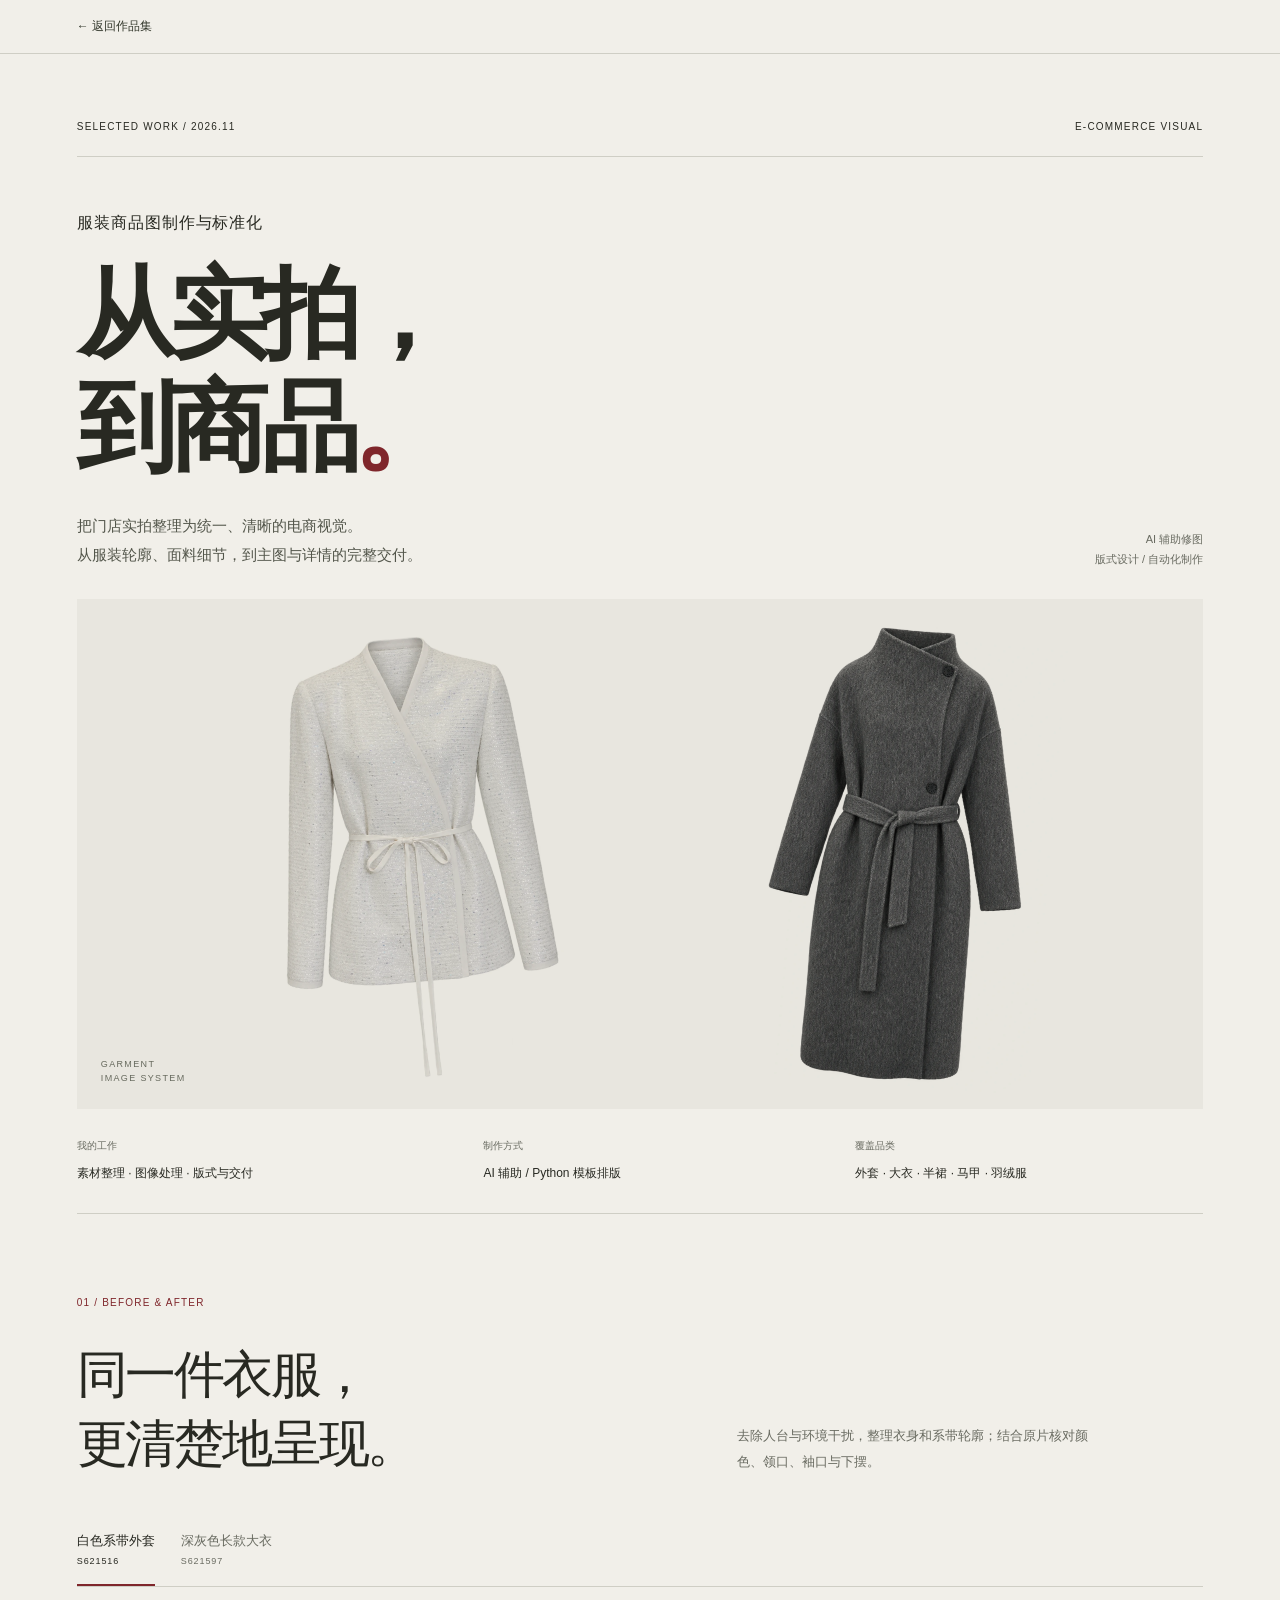
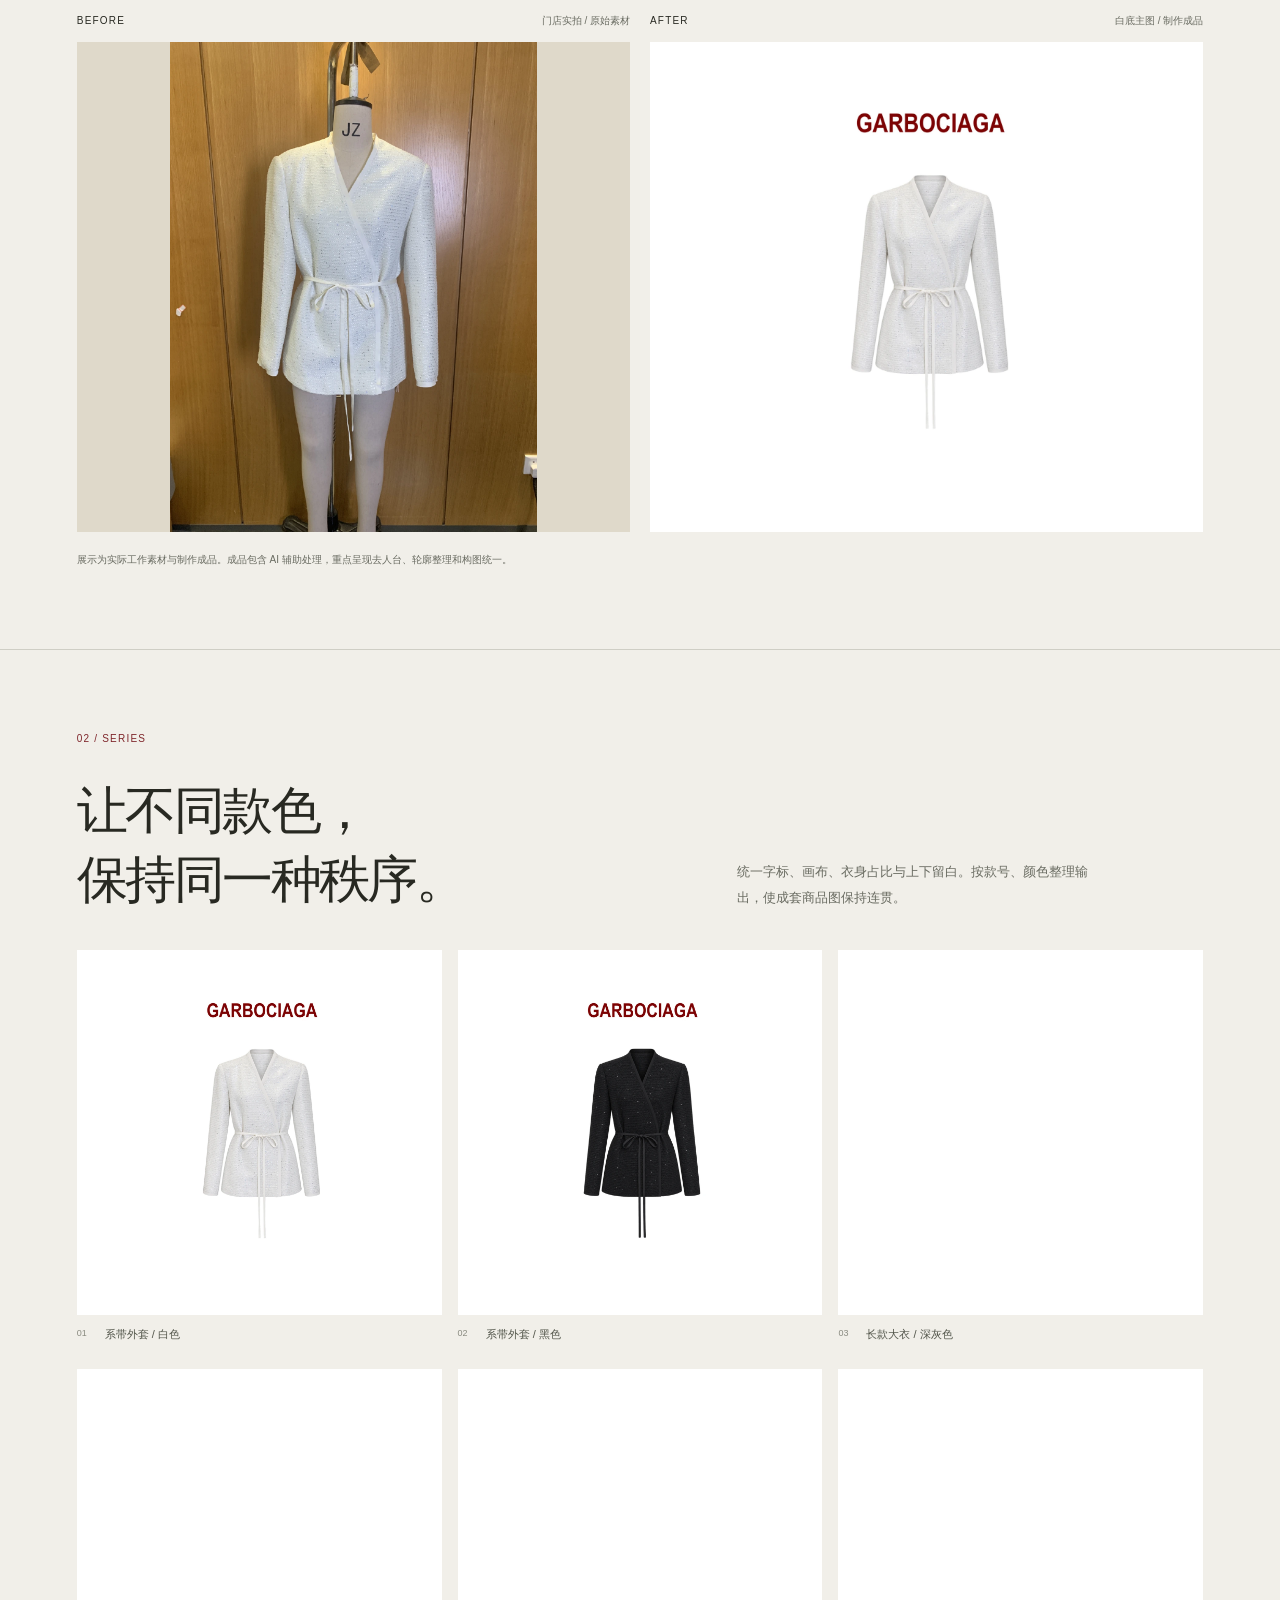
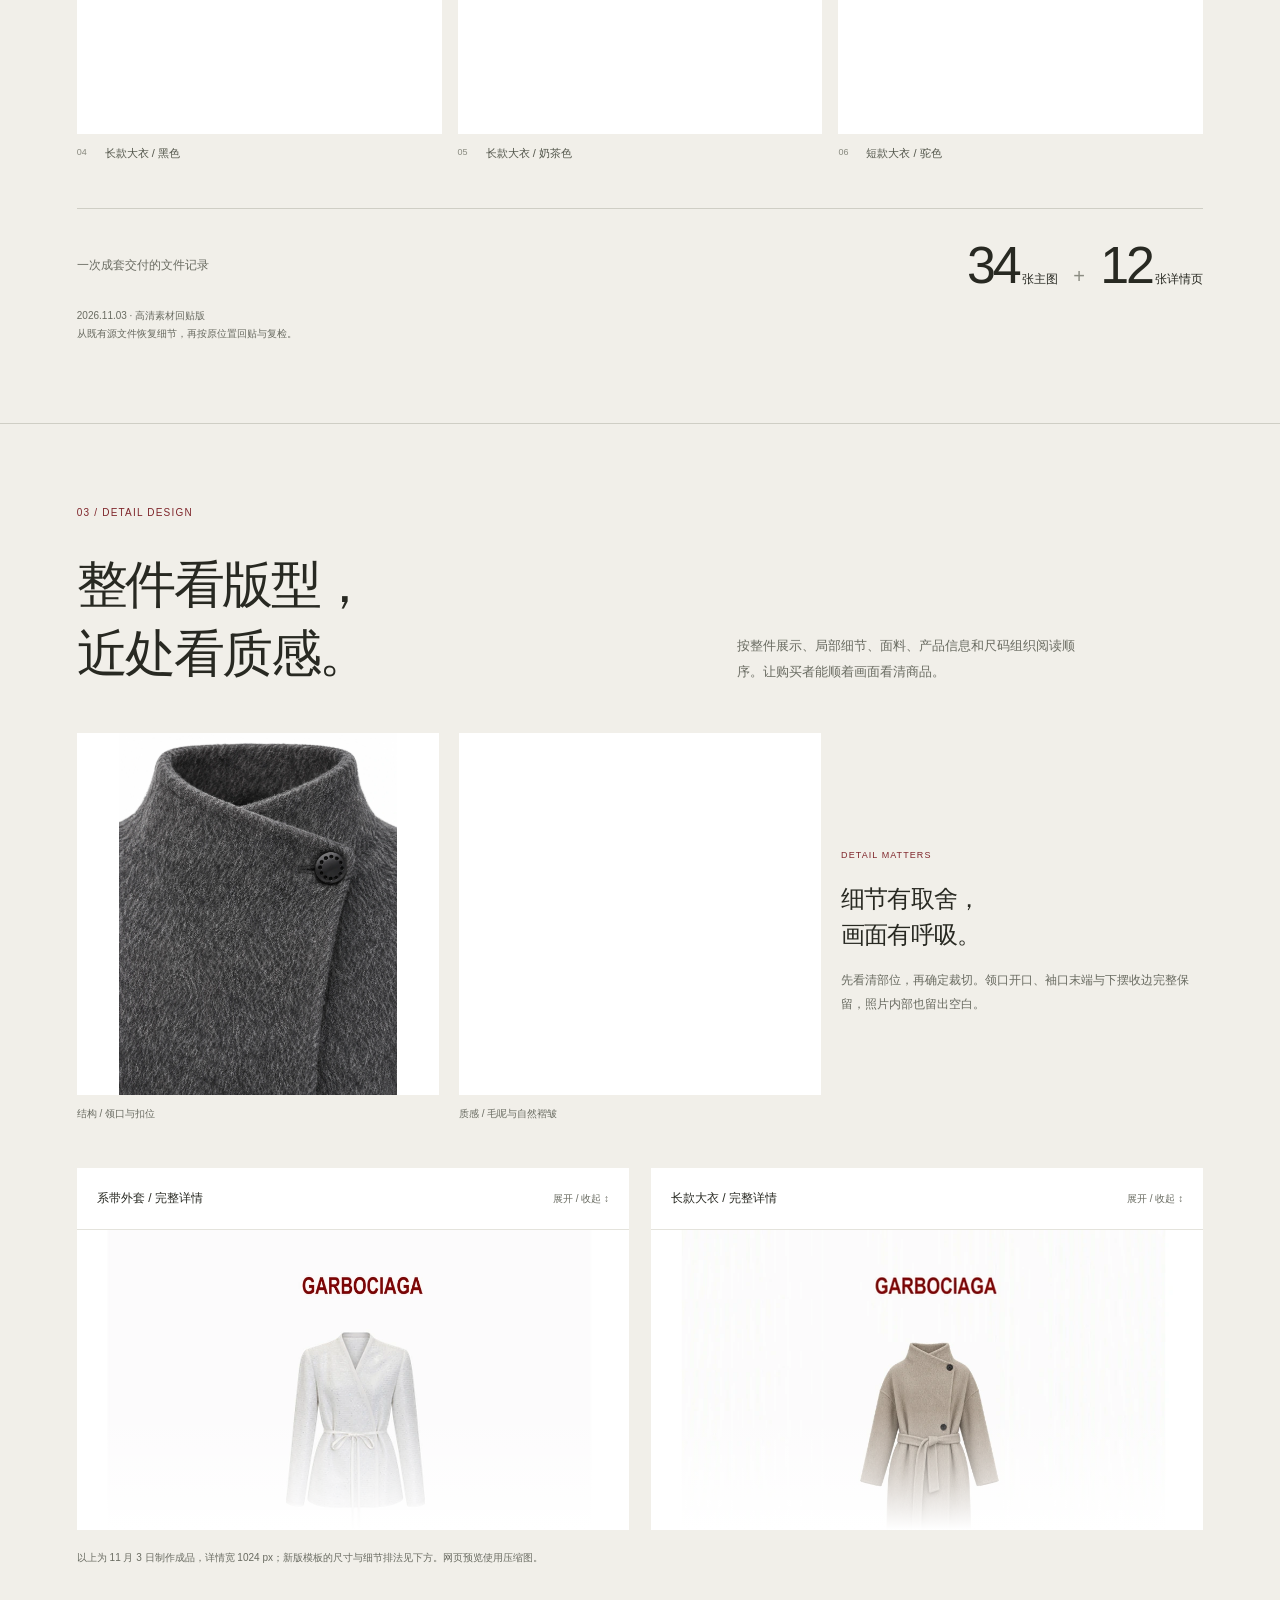
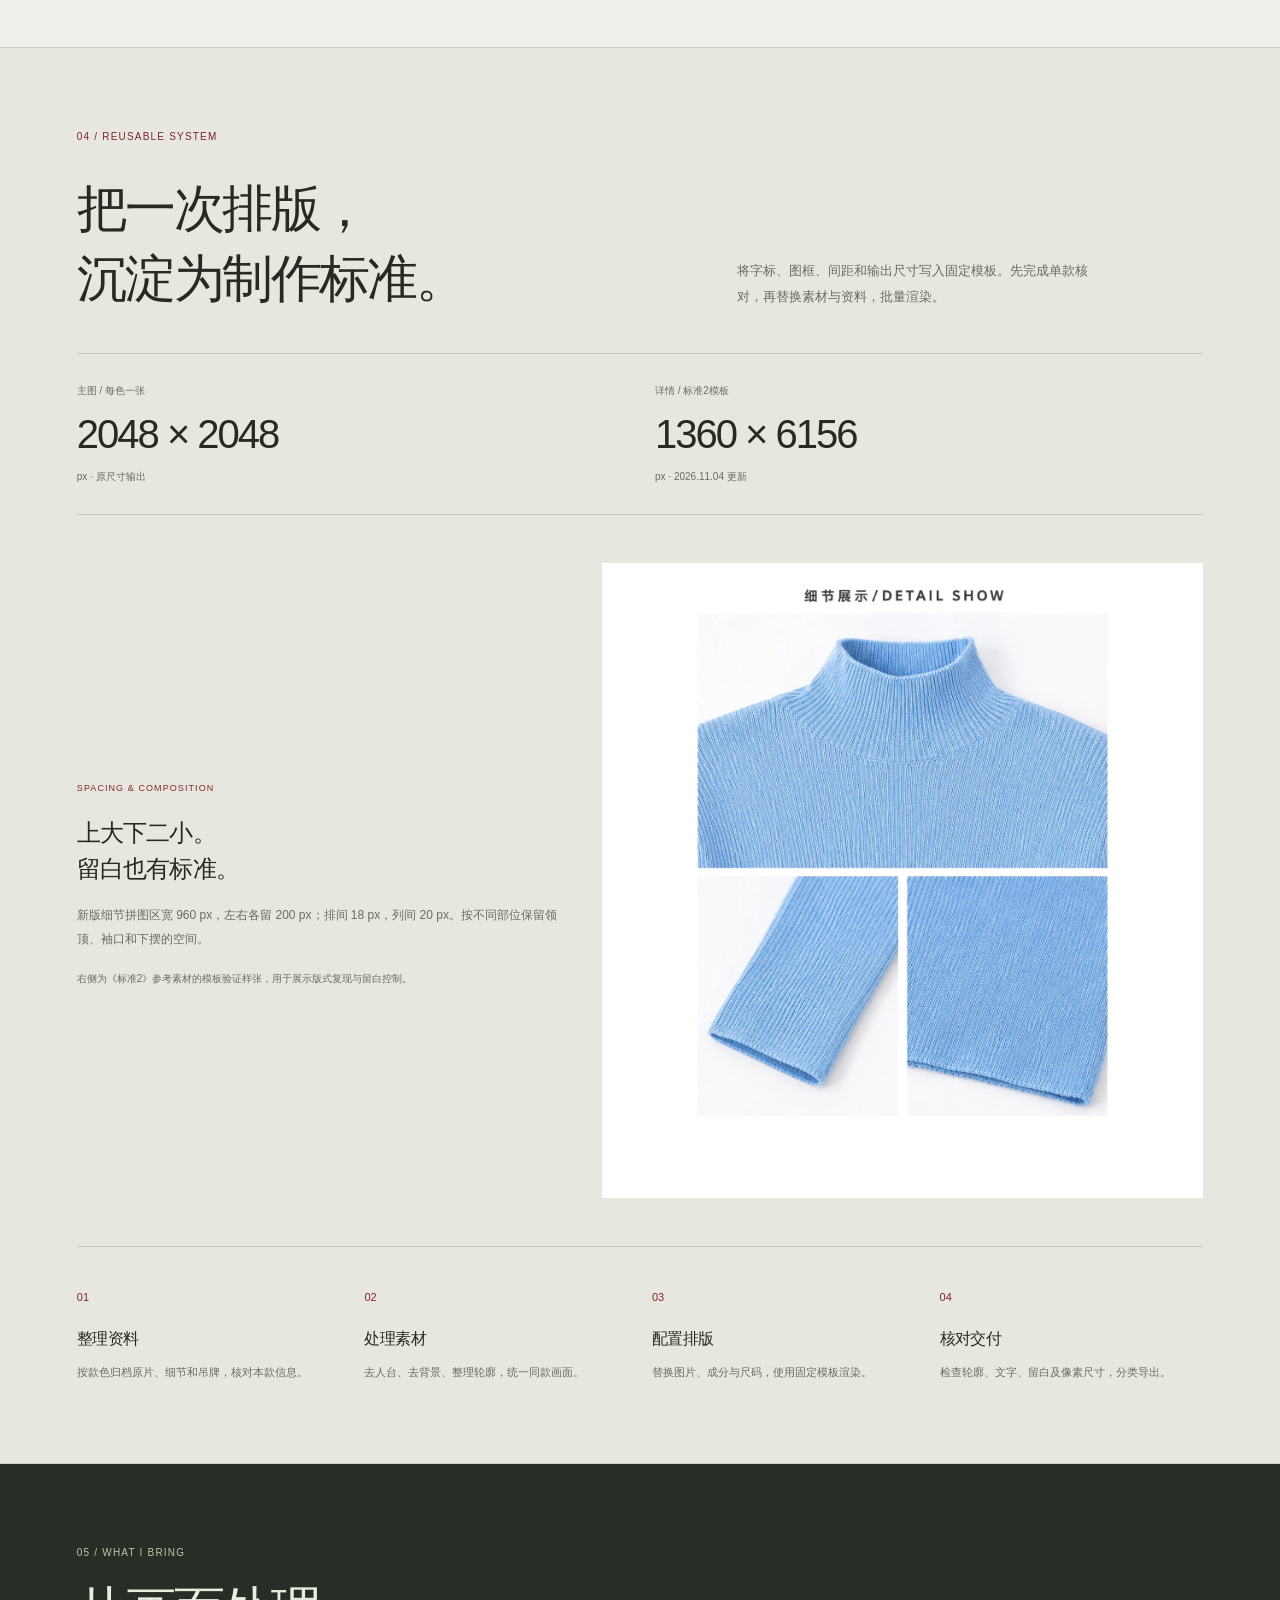
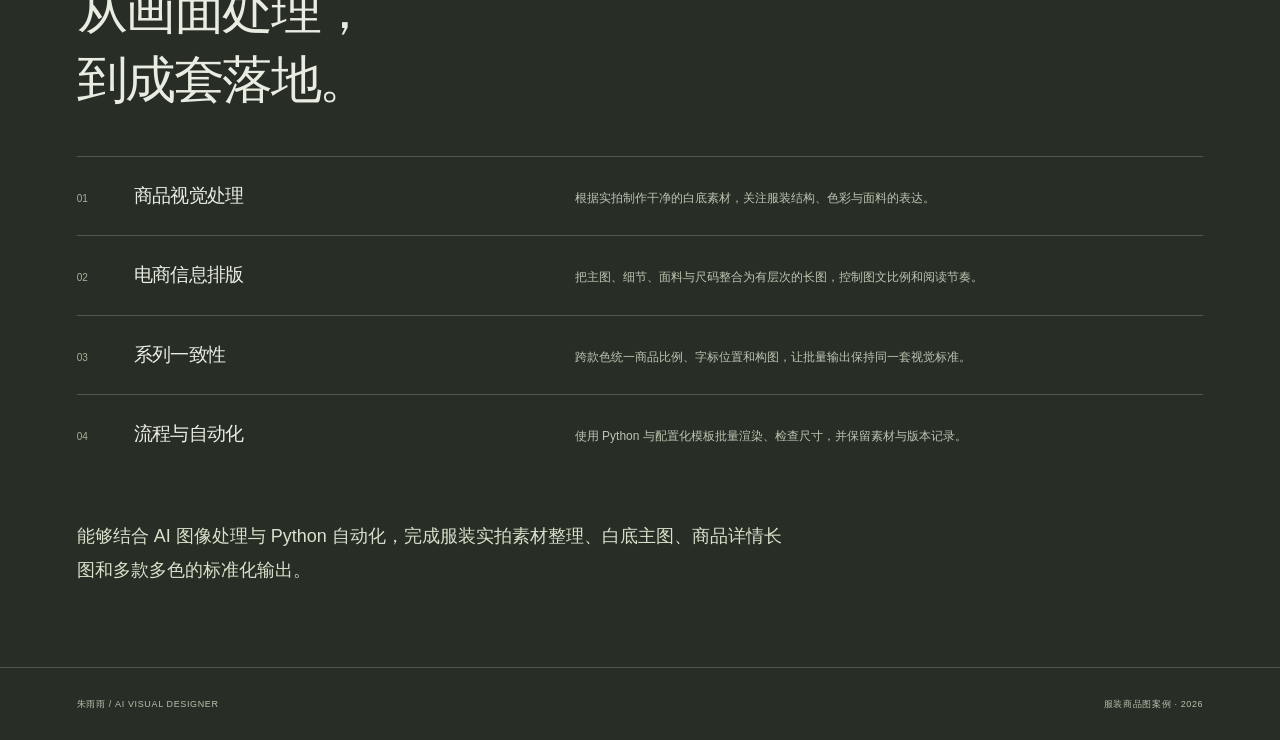
==== garment-case.html @ 7225993b "Add garment ecommerce visual case study and comparisons" ====
<!doctype html>
<html lang="zh-CN"><head><meta charset="utf-8"><meta name="viewport" content="width=device-width,initial-scale=1"><meta name="theme-color" content="#f1efe9"><meta name="description" content="朱雨雨的服装电商视觉案例：原始实拍与白底成品对比、多色商品图、详情长图，以及 AI 辅助图像处理与 Python 模板排版。"><title>服装商品图 · 制作与标准化 — 朱雨雨</title><link rel="stylesheet" href="garment-case.css?v=20261104"><script src="garment-case.js?v=20261104" defer></script></head><body class="garment-standalone"><a class="gc-back" href="index.html#works">← 返回作品集</a><main id="garment-case-page"></main><noscript>此案例需要启用 JavaScript。<a href="assets/garment/cover.webp">查看商品图预览</a></noscript></body></html>
---- garment-case.css ----
.garment-case{--gc-paper:#f1efe9;--gc-ink:#282922;--gc-muted:#696b61;--gc-line:#cfcec5;--gc-accent:#7f262b;color:var(--gc-ink);background:var(--gc-paper);font-family:Arial,"Microsoft YaHei",sans-serif;font-size:15px;line-height:1.8;text-align:left;overflow:hidden}
.garment-case *{box-sizing:border-box}.garment-case [hidden]{display:none!important}.garment-case h1,.garment-case h2,.garment-case h3,.garment-case p,.garment-case figure,.garment-case dl{margin:0}.garment-case a{color:inherit;text-decoration:none}.garment-case img{display:block;max-width:100%;height:auto}.garment-case button{font:inherit}.garment-case a:focus-visible,.garment-case button:focus-visible,.garment-case summary:focus-visible{outline:3px solid var(--gc-accent);outline-offset:5px}
.gc-hero{padding:64px 6% 0;position:relative}.gc-topline{display:flex;justify-content:space-between;gap:20px;border-bottom:1px solid var(--gc-line);padding:0 0 20px;font-size:10px;letter-spacing:.12em}.gc-kicker{padding-top:52px;font-size:16px;letter-spacing:.06em}.garment-case h1{font-size:clamp(54px,7.7vw,112px);font-weight:600;letter-spacing:-.07em;line-height:1.15;margin:20px 0 28px;position:relative;z-index:1}.garment-case h1>span{color:var(--gc-accent)}.gc-hero-bottom{display:flex;justify-content:space-between;gap:24px;position:relative;z-index:1}.gc-hero-bottom>p{font-size:15px;color:#53564b;line-height:1.9}.gc-hero-bottom>span{font-size:11px;text-align:right;color:var(--gc-muted);align-self:flex-end}.gc-hero-art{position:relative;height:510px;margin-top:30px;background:#e8e6df;overflow:hidden}.gc-hero-art>img{position:absolute;height:90%;width:44%;object-fit:contain;mix-blend-mode:multiply;top:5%}.gc-hero-art>.gc-garment-one{left:8%;transform:rotate(-5deg)}.gc-hero-art>.gc-garment-two{right:5%;transform:rotate(5deg)}.gc-art-index{position:absolute;bottom:24px;left:24px;font-size:9px;line-height:1.6;letter-spacing:.15em;color:#66695d}.gc-facts{display:grid;grid-template-columns:1.1fr 1fr 1fr;border-bottom:1px solid var(--gc-line);padding:28px 0;gap:24px}.gc-facts dt{font-size:10px;color:var(--gc-muted);margin-bottom:8px}.gc-facts dd{font-size:12px;margin:0}
.gc-section{padding:80px 6%;border-bottom:1px solid var(--gc-line)}.gc-section-head{display:grid;grid-template-columns:1.3fr 1fr;gap:14px 55px;margin-bottom:36px;align-items:end}.gc-num{font-size:10px;letter-spacing:.12em;color:var(--gc-accent);display:block;grid-column:1/-1;margin-bottom:14px}.garment-case h2{font-size:clamp(30px,4vw,55px);font-weight:500;line-height:1.35;letter-spacing:-.05em}.gc-section-head>p{font-size:13px;line-height:2;color:var(--gc-muted);padding-bottom:3px;max-width:360px}.gc-tabs{display:flex;gap:26px;border-bottom:1px solid var(--gc-line);margin-bottom:25px}.gc-tabs>button{border:0;border-bottom:2px solid transparent;background:none;padding:15px 0;color:var(--gc-muted);cursor:pointer;text-align:left;font-size:13px}.gc-tabs>button[aria-selected=true]{color:var(--gc-ink);border-color:var(--gc-accent)}.gc-tabs>button>span{display:block;font-size:9px;letter-spacing:.1em}.gc-pair{display:grid;grid-template-columns:1fr 1fr;gap:20px}.gc-pair figure{min-width:0}.gc-pair figcaption{display:flex;justify-content:space-between;align-items:center;gap:10px;margin-bottom:12px}.gc-pair figcaption>b{font-size:10px;letter-spacing:.12em;font-weight:500}.gc-pair figcaption>span{font-size:10px;color:var(--gc-muted)}.gc-zoom{display:block;position:relative;background:#fff}.gc-zoom>span{position:absolute;bottom:12px;right:12px;border-radius:30px;background:#f5f4efeb;border:1px solid #24271d22;padding:3px 10px;font-size:10px;opacity:0;transition:opacity .2s}.gc-zoom:hover>span,.gc-zoom:focus-visible>span{opacity:1}.gc-pair .gc-zoom{height:490px}.gc-pair img{width:100%;height:100%;object-fit:contain}.gc-pair .gc-before{background:#dfd9ca}.gc-pair .gc-before img{object-fit:contain}.garment-case .gc-note{font-size:10px;line-height:1.9;color:var(--gc-muted);margin-top:18px}
.gc-series-grid{display:grid;grid-template-columns:repeat(3,minmax(0,1fr));gap:24px 16px}.gc-series-grid img{width:100%;aspect-ratio:1;object-fit:contain}.gc-series-grid figcaption{display:flex;gap:18px;font-size:11px;padding-top:10px;color:#53564b}.gc-series-grid figcaption>span{font-size:9px;color:#8a8b80}.gc-delivery{margin-top:45px;padding-top:28px;border-top:1px solid var(--gc-line);display:grid;grid-template-columns:1fr 1.5fr;align-items:center;gap:12px}.gc-delivery>p:first-child{font-size:12px;color:var(--gc-muted)}.gc-delivery>p:nth-child(2){font-size:12px;text-align:right}.gc-delivery strong{font-size:52px;font-weight:400;line-height:1.1;letter-spacing:-.06em}.gc-delivery i{font-size:20px;font-style:normal;color:#8b8c82;margin:0 12px}.gc-delivery>span{font-size:10px;color:var(--gc-muted);grid-column:1/-1}
.gc-texture{display:grid;grid-template-columns:1fr 1fr 1fr;gap:20px;align-items:center;margin:45px 0}.gc-texture .gc-zoom{aspect-ratio:1;overflow:hidden}.gc-texture img{width:100%;height:100%;object-fit:contain}.gc-texture figcaption{font-size:10px;color:var(--gc-muted);margin-top:10px}.gc-small-label{font-size:9px;letter-spacing:.12em;color:var(--gc-accent)}.garment-case h3{font-size:24px;font-weight:500;line-height:1.5;letter-spacing:-.035em}.gc-texture h3{margin:15px 0}.gc-texture p{font-size:12px;color:var(--gc-muted);line-height:2}.gc-long-grid{display:grid;grid-template-columns:1fr 1fr;gap:22px}.gc-long{min-width:0;background:white}.gc-long summary{display:flex;align-items:center;justify-content:space-between;gap:12px;padding:20px;list-style:none;font-size:12px;cursor:pointer;border-bottom:1px solid #e4e3dc}.gc-long summary::-webkit-details-marker{display:none}.gc-expand{font-size:10px;color:var(--gc-muted)}.gc-long-window{height:390px;overflow:hidden;position:relative}.gc-long-window:after{content:'';position:absolute;bottom:0;left:0;right:0;height:85px;background:linear-gradient(transparent,#fff)}.gc-long-window img{width:100%;height:auto}.gc-long[open] .gc-long-window{height:auto}.gc-long[open] .gc-long-window:after{display:none}.gc-long>a{display:block;padding:14px 20px;font-size:11px;color:var(--gc-accent)}.gc-long:not([open])>.gc-long-window,.gc-long:not([open])>a{display:none}.gc-long:not([open]):after{content:'';display:block;height:300px;background-position:center top;background-size:100% auto;background-repeat:no-repeat}.gc-long:first-child:not([open]):after{background-image:linear-gradient(transparent 60%,white),url('assets/garment/blazer-detail.webp')}.gc-long:nth-child(2):not([open]):after{background-image:linear-gradient(transparent 60%,white),url('assets/garment/coat-detail.webp')}
.gc-system{background:#e8e7df}.gc-specs{display:grid;grid-template-columns:1fr 1fr;gap:30px;border-block:1px solid #c4c6b8;padding:28px 0;margin:40px 0}.gc-specs>div{display:grid;gap:8px}.gc-specs span,.gc-specs small{font-size:10px;color:var(--gc-muted)}.gc-specs strong{font-size:clamp(22px,3.5vw,40px);font-weight:400;letter-spacing:-.05em;line-height:1.3}.gc-layout{display:grid;grid-template-columns:1fr 1.25fr;gap:45px;align-items:center;margin:48px 0}.gc-layout h3{margin:16px 0}.gc-layout p{font-size:12px;color:var(--gc-muted);line-height:2}.gc-layout .gc-zoom{padding:10px}.gc-process{list-style:none;padding:35px 0 0;margin:0;display:grid;grid-template-columns:repeat(4,minmax(0,1fr));gap:24px;border-top:1px solid #c4c6b8}.gc-process>li>span{font-size:11px;color:var(--gc-accent)}.gc-process h3{font-size:16px;margin:18px 0 10px}.gc-process p{font-size:11px;color:var(--gc-muted);line-height:2}.gc-capabilities{background:#282d25;color:#e9ede1;border-color:#4f5547}.gc-capabilities .gc-num{color:#bdc7ad}.gc-capabilities h2{margin-bottom:42px}.gc-capability-list>div{display:grid;grid-template-columns:35px 1fr 1.5fr;gap:22px;padding:25px 0;border-top:1px solid #52584b;align-items:baseline}.gc-capability-list span{font-size:10px;color:#a7b398}.gc-capability-list h3{font-size:19px}.gc-capability-list p{font-size:12px;line-height:2;color:#bcc5b2}.garment-case .gc-resume{font-size:18px;line-height:1.9;max-width:720px;margin-top:45px;color:#d8e1cb}.gc-footer{display:flex;justify-content:space-between;gap:15px;padding:28px 6%;background:#282d25;color:#b7c0ac;font-size:9px;letter-spacing:.07em}
.garment-standalone{margin:0;background:#f1efe9}.garment-standalone>.gc-back{display:block;padding:18px 6%;color:#33382c;text-decoration:none;font:12px Arial,"Microsoft YaHei",sans-serif;border-bottom:1px solid #cfcec5}.garment-standalone #garment-case-page{max-width:1440px;margin:0 auto}.gc-feature{padding:65px 5vw;background:#e8e7df;color:#282d25;display:grid;grid-template-columns:1fr 1fr;gap:55px;align-items:center}.gc-feature .gc-num{color:#7f262b;font-size:10px;letter-spacing:.1em}.gc-feature h2{font-size:clamp(32px,4vw,60px);font-weight:500;line-height:1.3;letter-spacing:-.05em;margin:12px 0 20px}.gc-feature p{font-size:13px;line-height:2;color:#616556;max-width:440px}.gc-feature button{display:inline-flex;align-items:center;gap:35px;margin-top:26px;border:0;border-bottom:1px solid #353c2d;padding:10px 0;background:none;color:#282d25;cursor:pointer;font-family:inherit;font-size:14px}.gc-feature>a{display:block}.gc-feature img{width:100%;height:auto;display:block}
@media(min-width:1500px){#project-dialog .garment-case h1{font-size:100px}#project-dialog .garment-case h2{font-size:46px}}
@media(max-width:800px){.gc-hero{padding-top:60px}.gc-topline{font-size:8px;gap:10px}.gc-kicker{padding-top:34px;font-size:13px}.garment-case h1{font-size:62px;margin:20px 0}.gc-hero-bottom{display:block}.gc-hero-bottom>p{font-size:12px}.gc-hero-bottom>span{display:block;text-align:left;font-size:10px;margin-top:15px}.gc-hero-art{height:360px;margin-top:24px}.gc-art-index{font-size:8px;left:15px;bottom:15px}.gc-facts{grid-template-columns:1fr;gap:16px;padding:24px 0}.gc-facts>div{display:grid;grid-template-columns:75px 1fr;gap:10px}.gc-facts dt{margin:0}.gc-facts dd{font-size:11px}.gc-section{padding:50px 6%}.gc-section-head{grid-template-columns:1fr;gap:18px;margin-bottom:25px}.gc-num{font-size:9px;margin-bottom:0}.garment-case h2{font-size:34px}.gc-section-head>p{font-size:12px;max-width:none}.gc-tabs{gap:24px}.gc-tabs>button{font-size:11px}.gc-tabs>button>span{font-size:8px}.gc-pair{gap:12px}.gc-pair figcaption{display:block;line-height:1.6}.gc-pair figcaption>b{font-size:9px}.gc-pair figcaption>span{display:block;font-size:8px}.gc-pair .gc-zoom{height:290px}.gc-zoom>span{opacity:1;font-size:8px;padding:2px 7px;bottom:8px;right:8px}.gc-series-grid{grid-template-columns:1fr 1fr;gap:20px 12px}.gc-series-grid figcaption{font-size:9px;gap:10px}.gc-delivery{grid-template-columns:1fr;gap:16px;margin-top:30px}.gc-delivery>p:nth-child(2){text-align:left}.gc-delivery strong{font-size:44px}.gc-delivery>span{font-size:9px}.gc-texture{grid-template-columns:1fr 1fr;gap:15px}.gc-texture>div{grid-column:1/-1;margin-top:12px}.gc-texture h3{font-size:24px}.gc-long-grid{gap:20px;grid-template-columns:1fr}.gc-long summary{font-size:11px}.gc-long:not([open]):after{height:320px;background-size:100% auto}.gc-specs{gap:20px}.gc-specs strong{font-size:23px}.gc-specs span,.gc-specs small{font-size:9px}.gc-layout{grid-template-columns:1fr;gap:24px;margin:35px 0}.gc-process{grid-template-columns:1fr 1fr;gap:26px}.gc-process h3{margin:10px 0;font-size:15px}.gc-capability-list>div{grid-template-columns:25px 1fr;gap:9px 15px;padding:23px 0}.gc-capability-list p{grid-column:2;font-size:11px}.gc-capability-list h3{font-size:18px}.garment-case .gc-resume{font-size:16px;margin-top:30px}.gc-footer{display:block;line-height:2}.gc-footer>span{display:block}.gc-feature{grid-template-columns:1fr;gap:25px;padding:50px 5vw}.gc-feature h2{font-size:34px}.gc-feature p{font-size:12px}.gc-feature button{font-size:13px}.gc-feature img{max-width:600px}}
@media(prefers-reduced-motion:reduce){.gc-zoom>span{transition:none}}
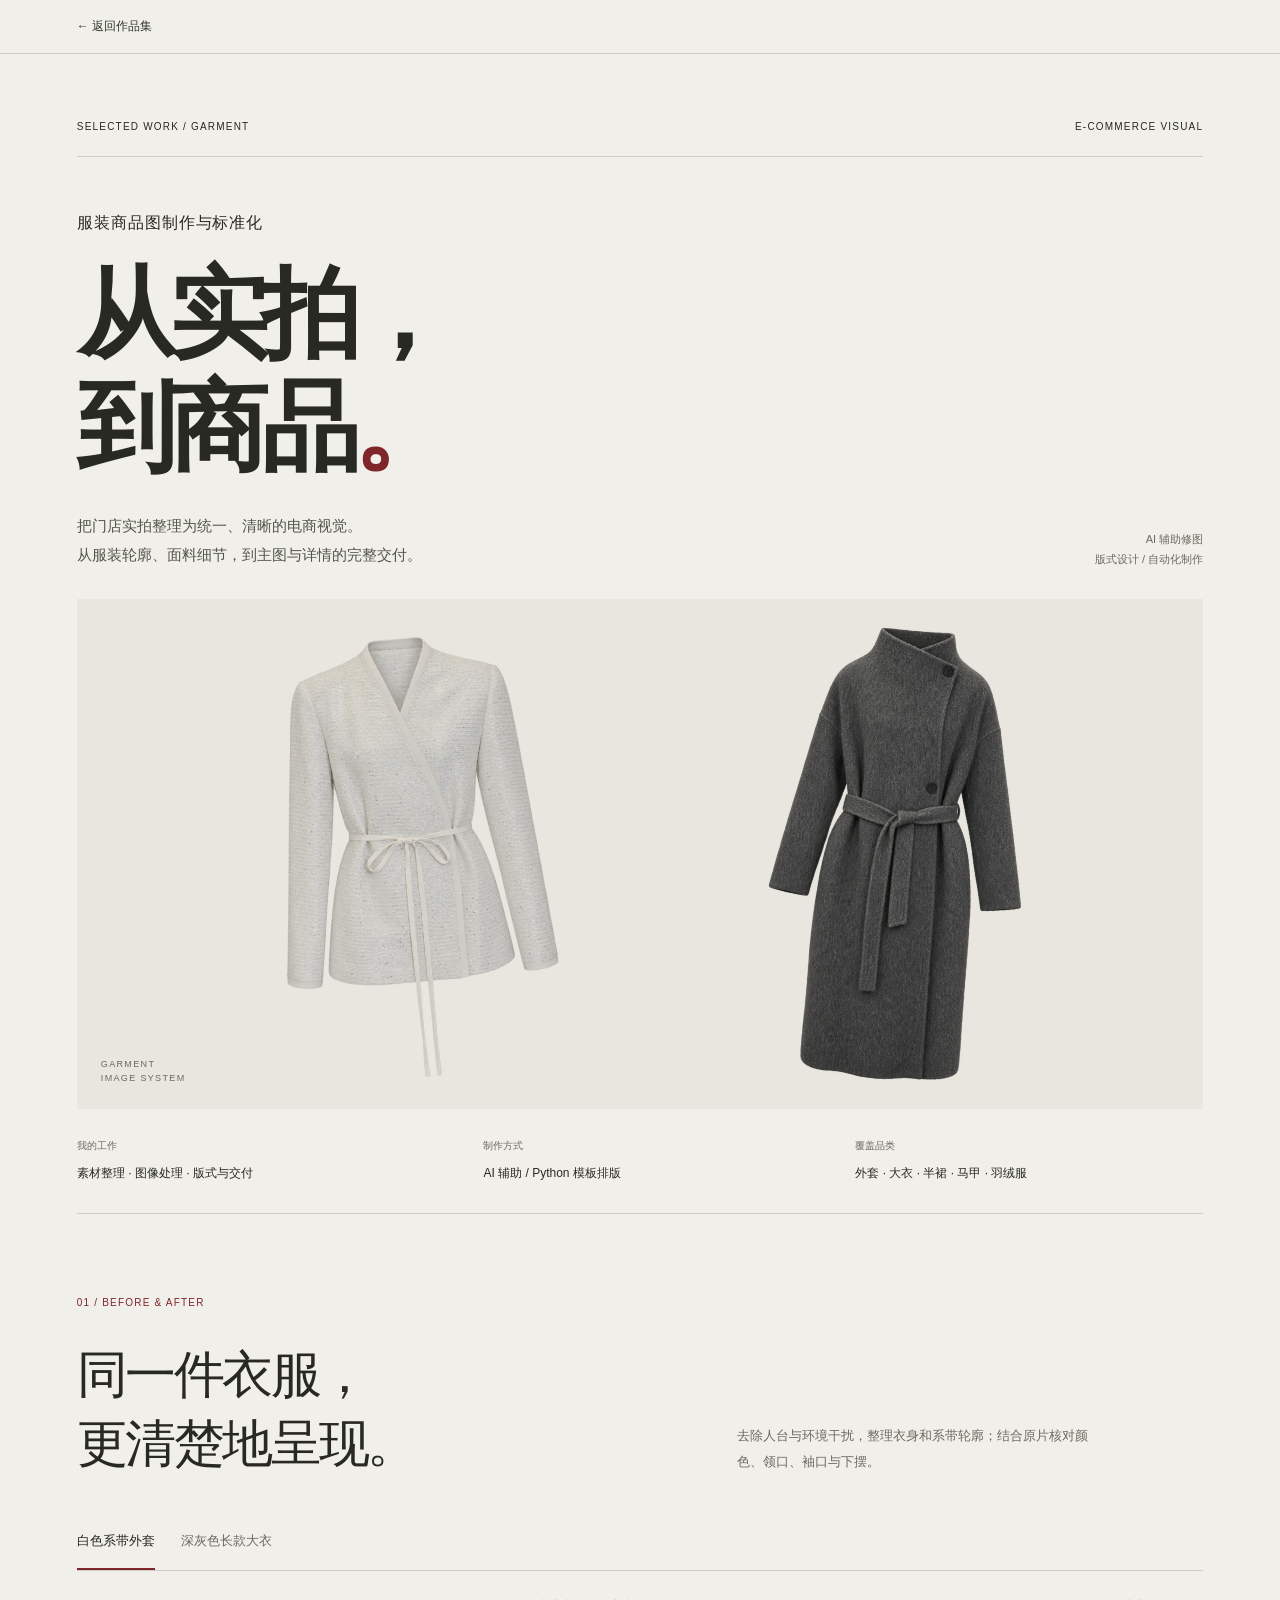
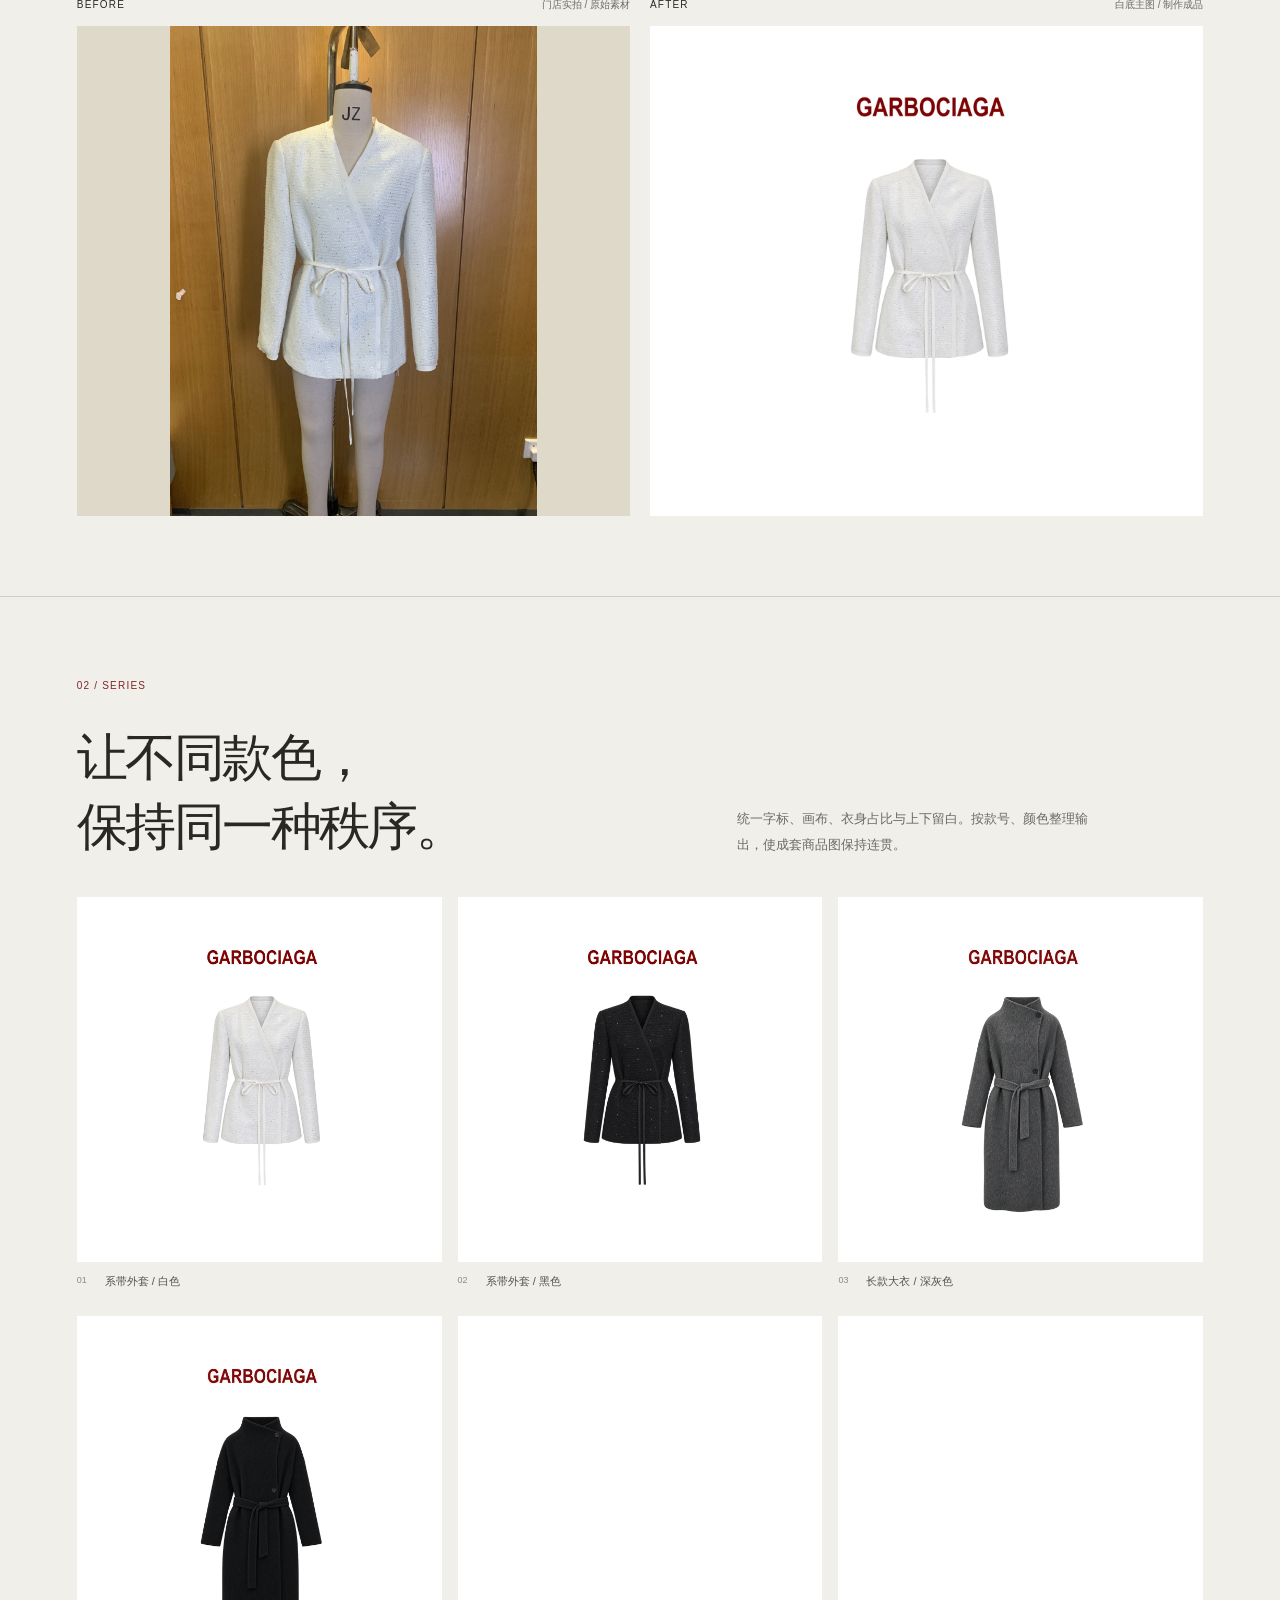
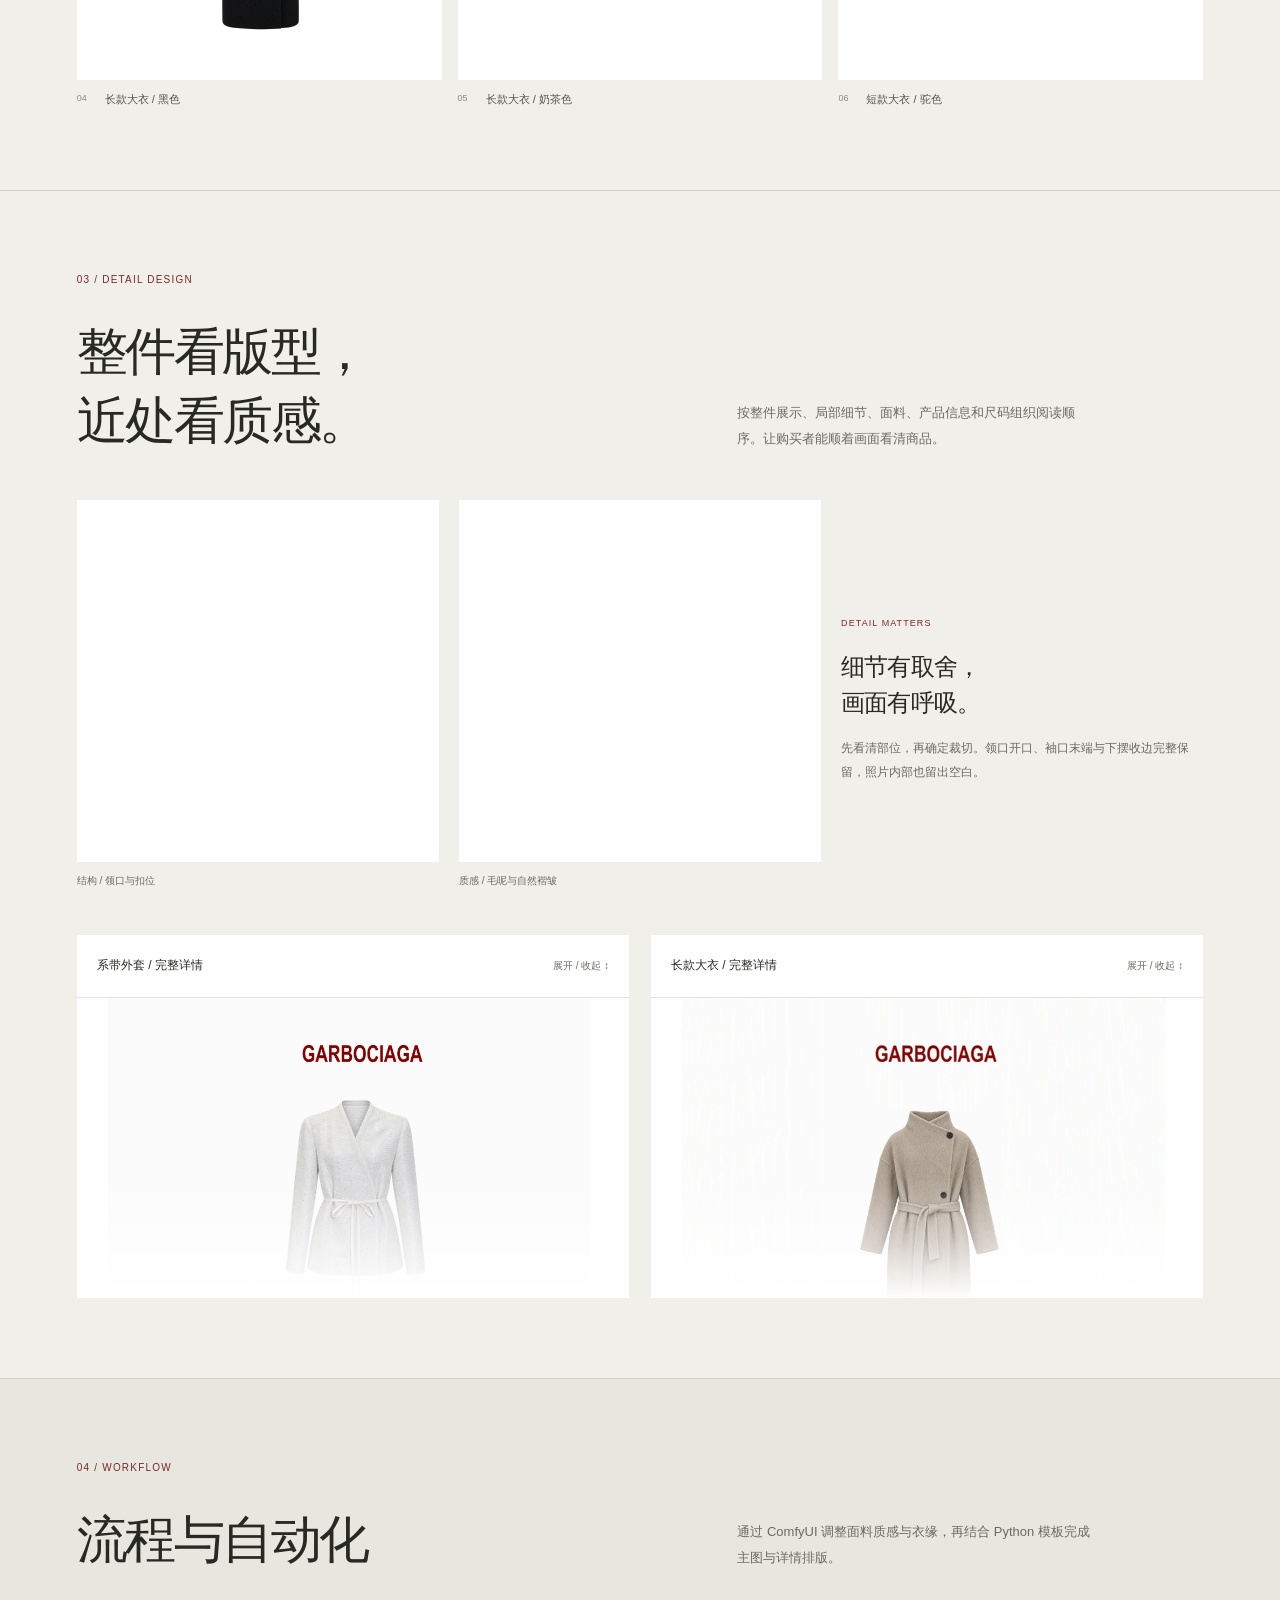
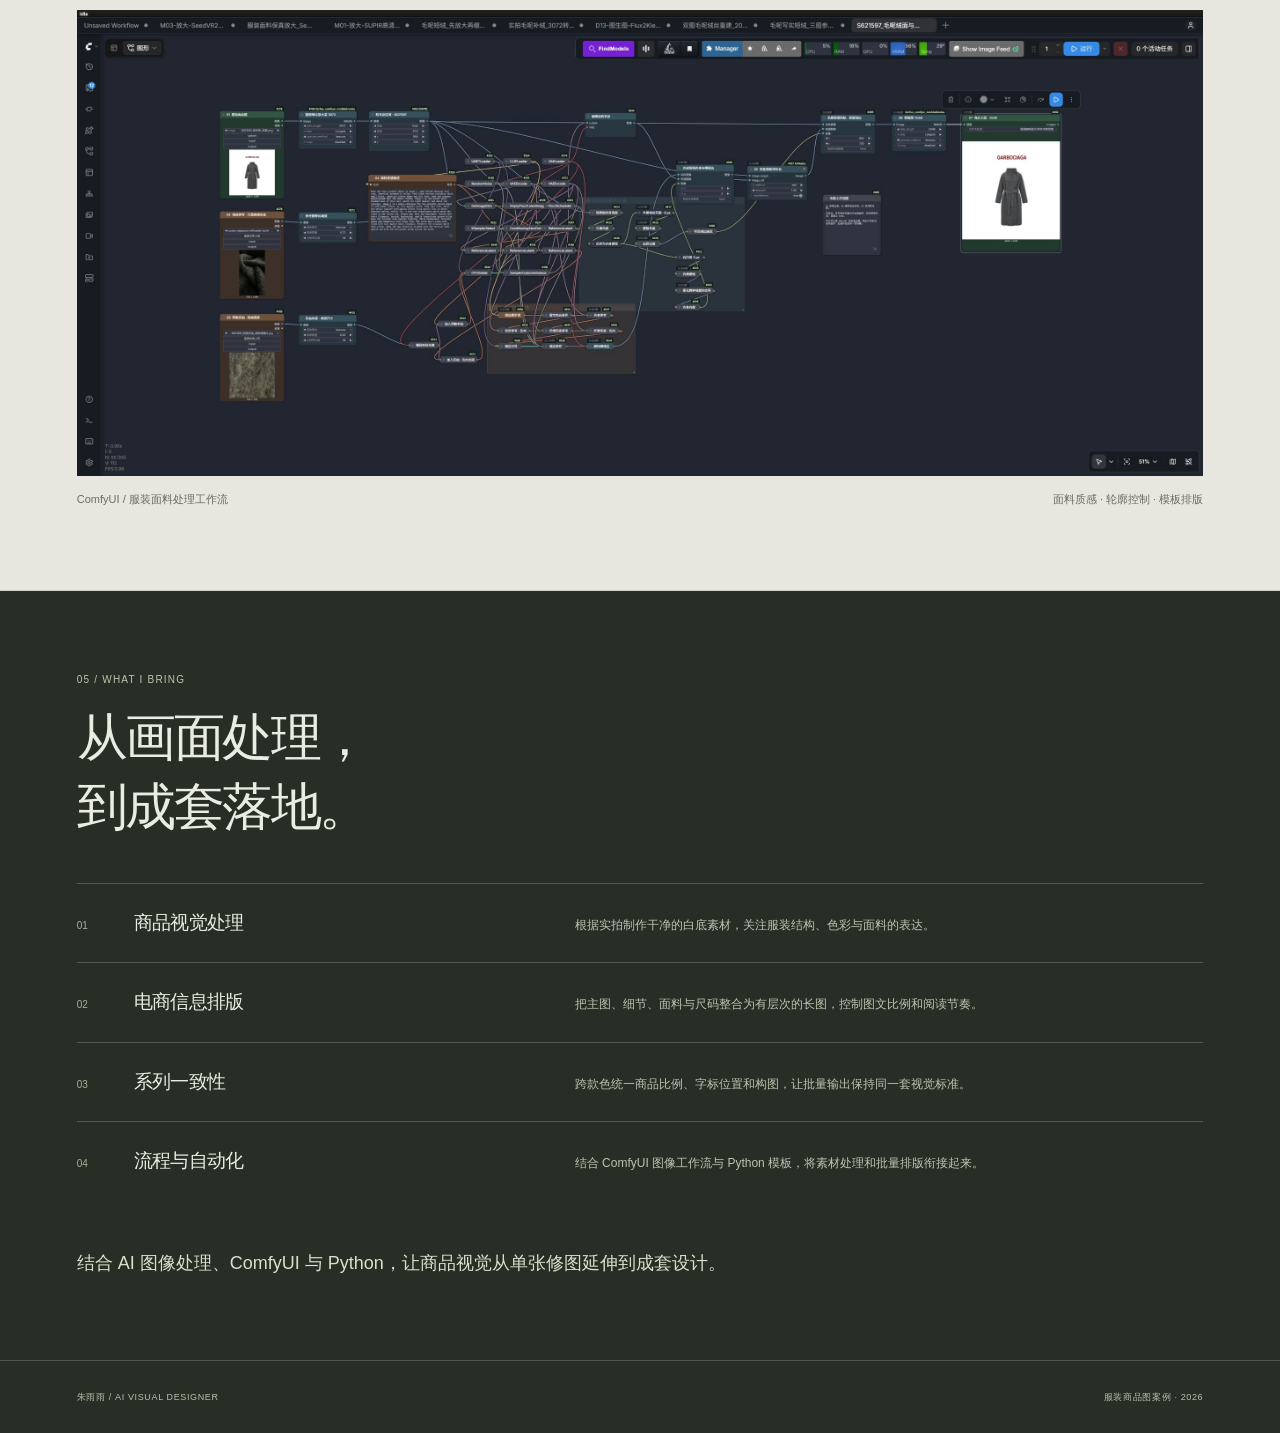
==== commit 2215af6b: "Simplify garment case copy and add ComfyUI workflow screenshot" ====
--- a/garment-case.html
+++ b/garment-case.html
@@ -1,2 +1,2 @@
 <!doctype html>
-<html lang="zh-CN"><head><meta charset="utf-8"><meta name="viewport" content="width=device-width,initial-scale=1"><meta name="theme-color" content="#f1efe9"><meta name="description" content="朱雨雨的服装电商视觉案例：原始实拍与白底成品对比、多色商品图、详情长图，以及 AI 辅助图像处理与 Python 模板排版。"><title>服装商品图 · 制作与标准化 — 朱雨雨</title><link rel="stylesheet" href="garment-case.css?v=20261104"><script src="garment-case.js?v=20261104" defer></script></head><body class="garment-standalone"><a class="gc-back" href="index.html#works">← 返回作品集</a><main id="garment-case-page"></main><noscript>此案例需要启用 JavaScript。<a href="assets/garment/cover.webp">查看商品图预览</a></noscript></body></html>
+<html lang="zh-CN"><head><meta charset="utf-8"><meta name="viewport" content="width=device-width,initial-scale=1"><meta name="theme-color" content="#f1efe9"><meta name="description" content="朱雨雨的服装电商视觉案例：原始实拍与白底成品对比、多色商品图、详情长图，以及 AI 辅助图像处理与 Python 模板排版。"><title>服装商品图 · 制作与标准化 — 朱雨雨</title><link rel="stylesheet" href="garment-case.css?v=workflow-2"><script src="garment-case.js?v=workflow-2" defer></script></head><body class="garment-standalone"><a class="gc-back" href="index.html#works">← 返回作品集</a><main id="garment-case-page"></main><noscript>此案例需要启用 JavaScript。<a href="assets/garment/cover.webp">查看商品图预览</a></noscript></body></html>
--- a/garment-case.css
+++ b/garment-case.css
@@ -9,3 +9,5 @@
 @media(min-width:1500px){#project-dialog .garment-case h1{font-size:100px}#project-dialog .garment-case h2{font-size:46px}}
 @media(max-width:800px){.gc-hero{padding-top:60px}.gc-topline{font-size:8px;gap:10px}.gc-kicker{padding-top:34px;font-size:13px}.garment-case h1{font-size:62px;margin:20px 0}.gc-hero-bottom{display:block}.gc-hero-bottom>p{font-size:12px}.gc-hero-bottom>span{display:block;text-align:left;font-size:10px;margin-top:15px}.gc-hero-art{height:360px;margin-top:24px}.gc-art-index{font-size:8px;left:15px;bottom:15px}.gc-facts{grid-template-columns:1fr;gap:16px;padding:24px 0}.gc-facts>div{display:grid;grid-template-columns:75px 1fr;gap:10px}.gc-facts dt{margin:0}.gc-facts dd{font-size:11px}.gc-section{padding:50px 6%}.gc-section-head{grid-template-columns:1fr;gap:18px;margin-bottom:25px}.gc-num{font-size:9px;margin-bottom:0}.garment-case h2{font-size:34px}.gc-section-head>p{font-size:12px;max-width:none}.gc-tabs{gap:24px}.gc-tabs>button{font-size:11px}.gc-tabs>button>span{font-size:8px}.gc-pair{gap:12px}.gc-pair figcaption{display:block;line-height:1.6}.gc-pair figcaption>b{font-size:9px}.gc-pair figcaption>span{display:block;font-size:8px}.gc-pair .gc-zoom{height:290px}.gc-zoom>span{opacity:1;font-size:8px;padding:2px 7px;bottom:8px;right:8px}.gc-series-grid{grid-template-columns:1fr 1fr;gap:20px 12px}.gc-series-grid figcaption{font-size:9px;gap:10px}.gc-delivery{grid-template-columns:1fr;gap:16px;margin-top:30px}.gc-delivery>p:nth-child(2){text-align:left}.gc-delivery strong{font-size:44px}.gc-delivery>span{font-size:9px}.gc-texture{grid-template-columns:1fr 1fr;gap:15px}.gc-texture>div{grid-column:1/-1;margin-top:12px}.gc-texture h3{font-size:24px}.gc-long-grid{gap:20px;grid-template-columns:1fr}.gc-long summary{font-size:11px}.gc-long:not([open]):after{height:320px;background-size:100% auto}.gc-specs{gap:20px}.gc-specs strong{font-size:23px}.gc-specs span,.gc-specs small{font-size:9px}.gc-layout{grid-template-columns:1fr;gap:24px;margin:35px 0}.gc-process{grid-template-columns:1fr 1fr;gap:26px}.gc-process h3{margin:10px 0;font-size:15px}.gc-capability-list>div{grid-template-columns:25px 1fr;gap:9px 15px;padding:23px 0}.gc-capability-list p{grid-column:2;font-size:11px}.gc-capability-list h3{font-size:18px}.garment-case .gc-resume{font-size:16px;margin-top:30px}.gc-footer{display:block;line-height:2}.gc-footer>span{display:block}.gc-feature{grid-template-columns:1fr;gap:25px;padding:50px 5vw}.gc-feature h2{font-size:34px}.gc-feature p{font-size:12px}.gc-feature button{font-size:13px}.gc-feature img{max-width:600px}}
 @media(prefers-reduced-motion:reduce){.gc-zoom>span{transition:none}}
+
+.gc-workflow{margin-top:32px!important}.gc-workflow .gc-zoom{background:#232732;overflow:hidden}.gc-workflow img{width:100%;height:auto}.gc-workflow figcaption{display:flex;justify-content:space-between;gap:16px;padding-top:14px;font-size:11px;color:var(--gc-muted)}@media(max-width:800px){.gc-workflow figcaption{display:block;font-size:10px}.gc-workflow figcaption>span{display:block}}
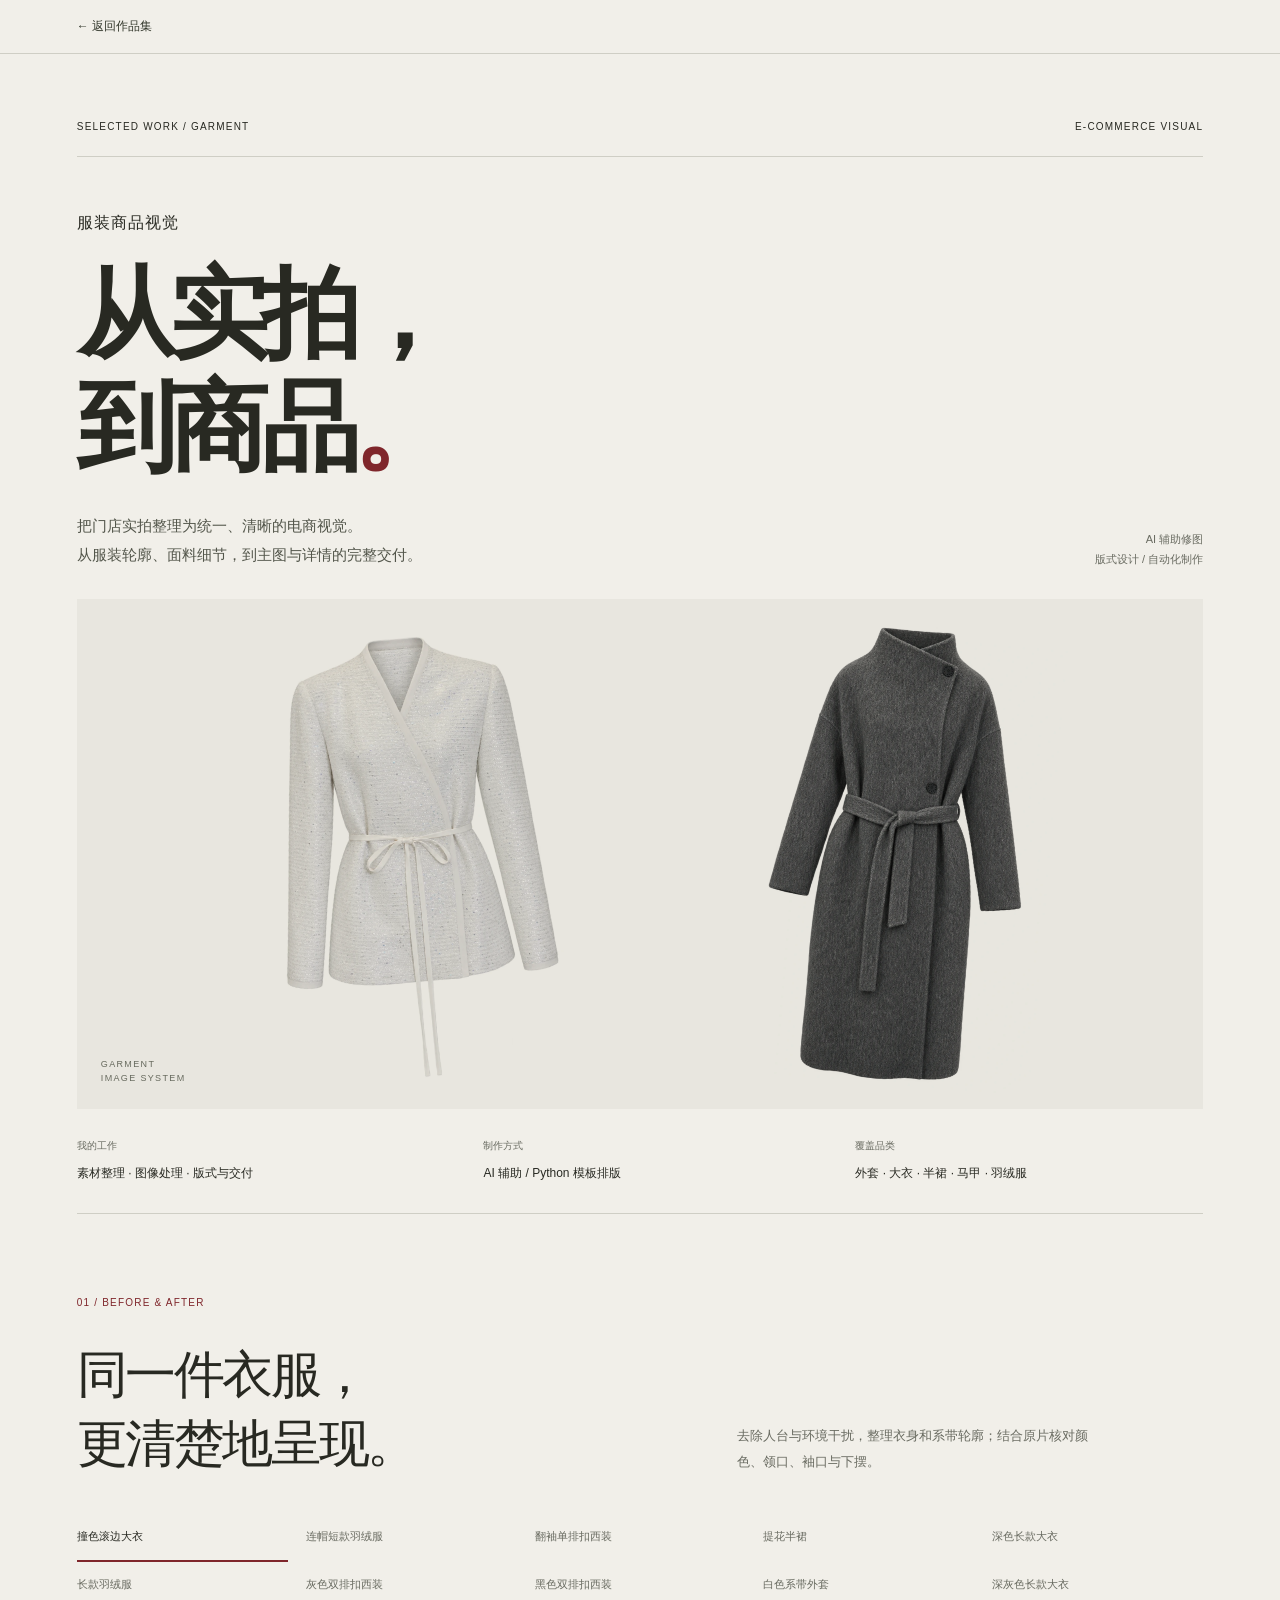
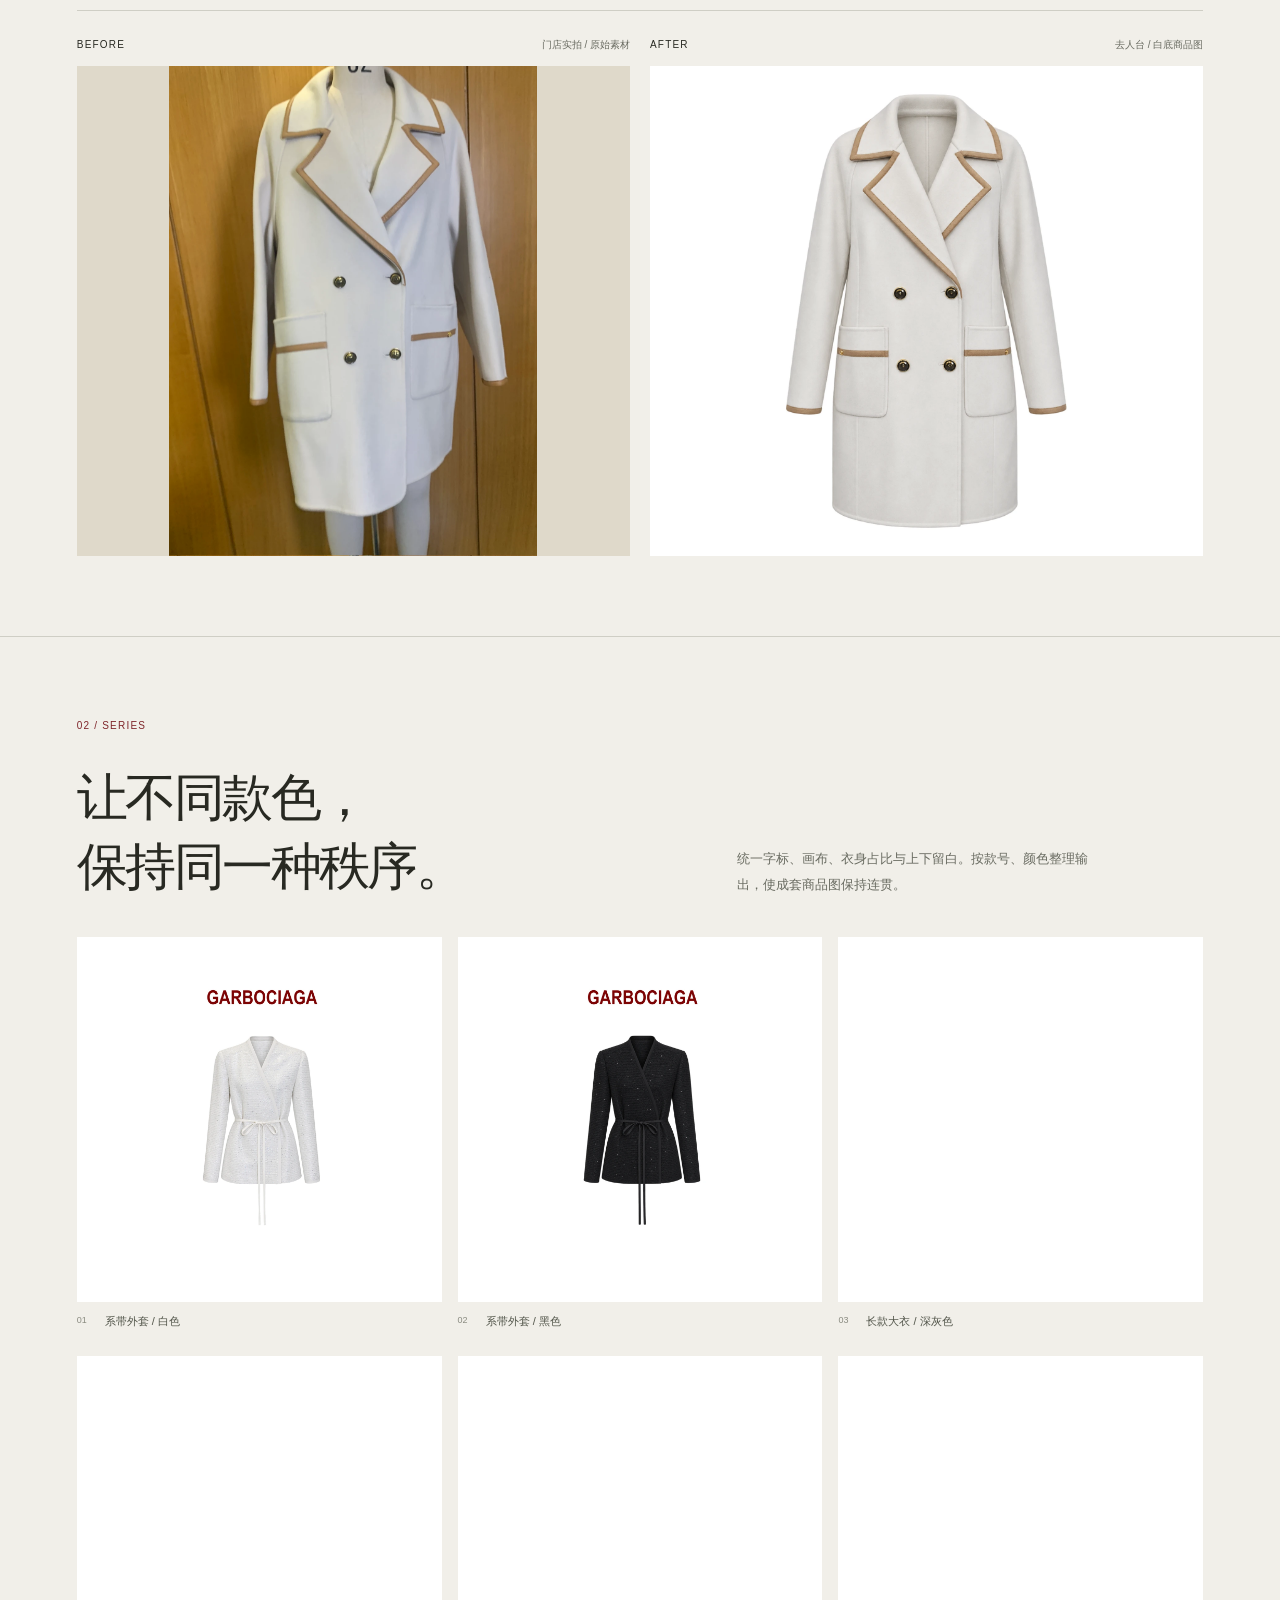
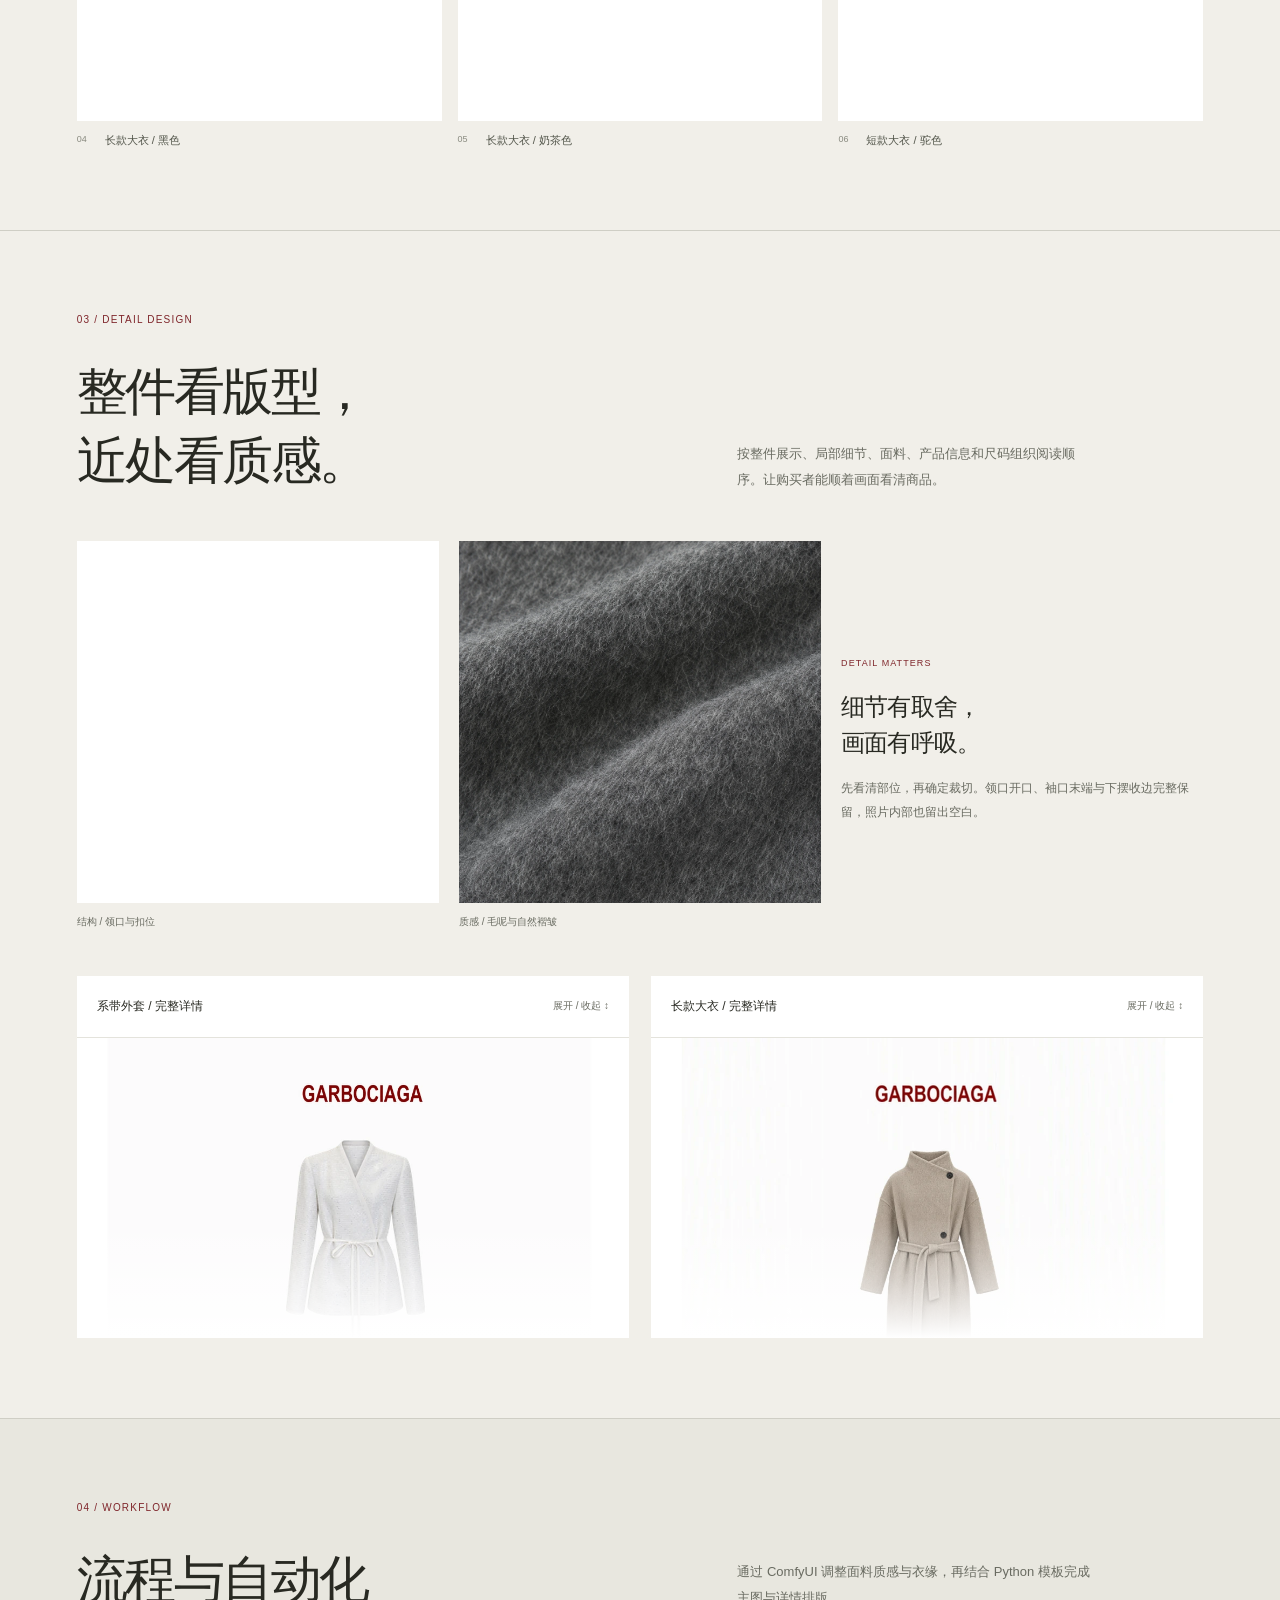
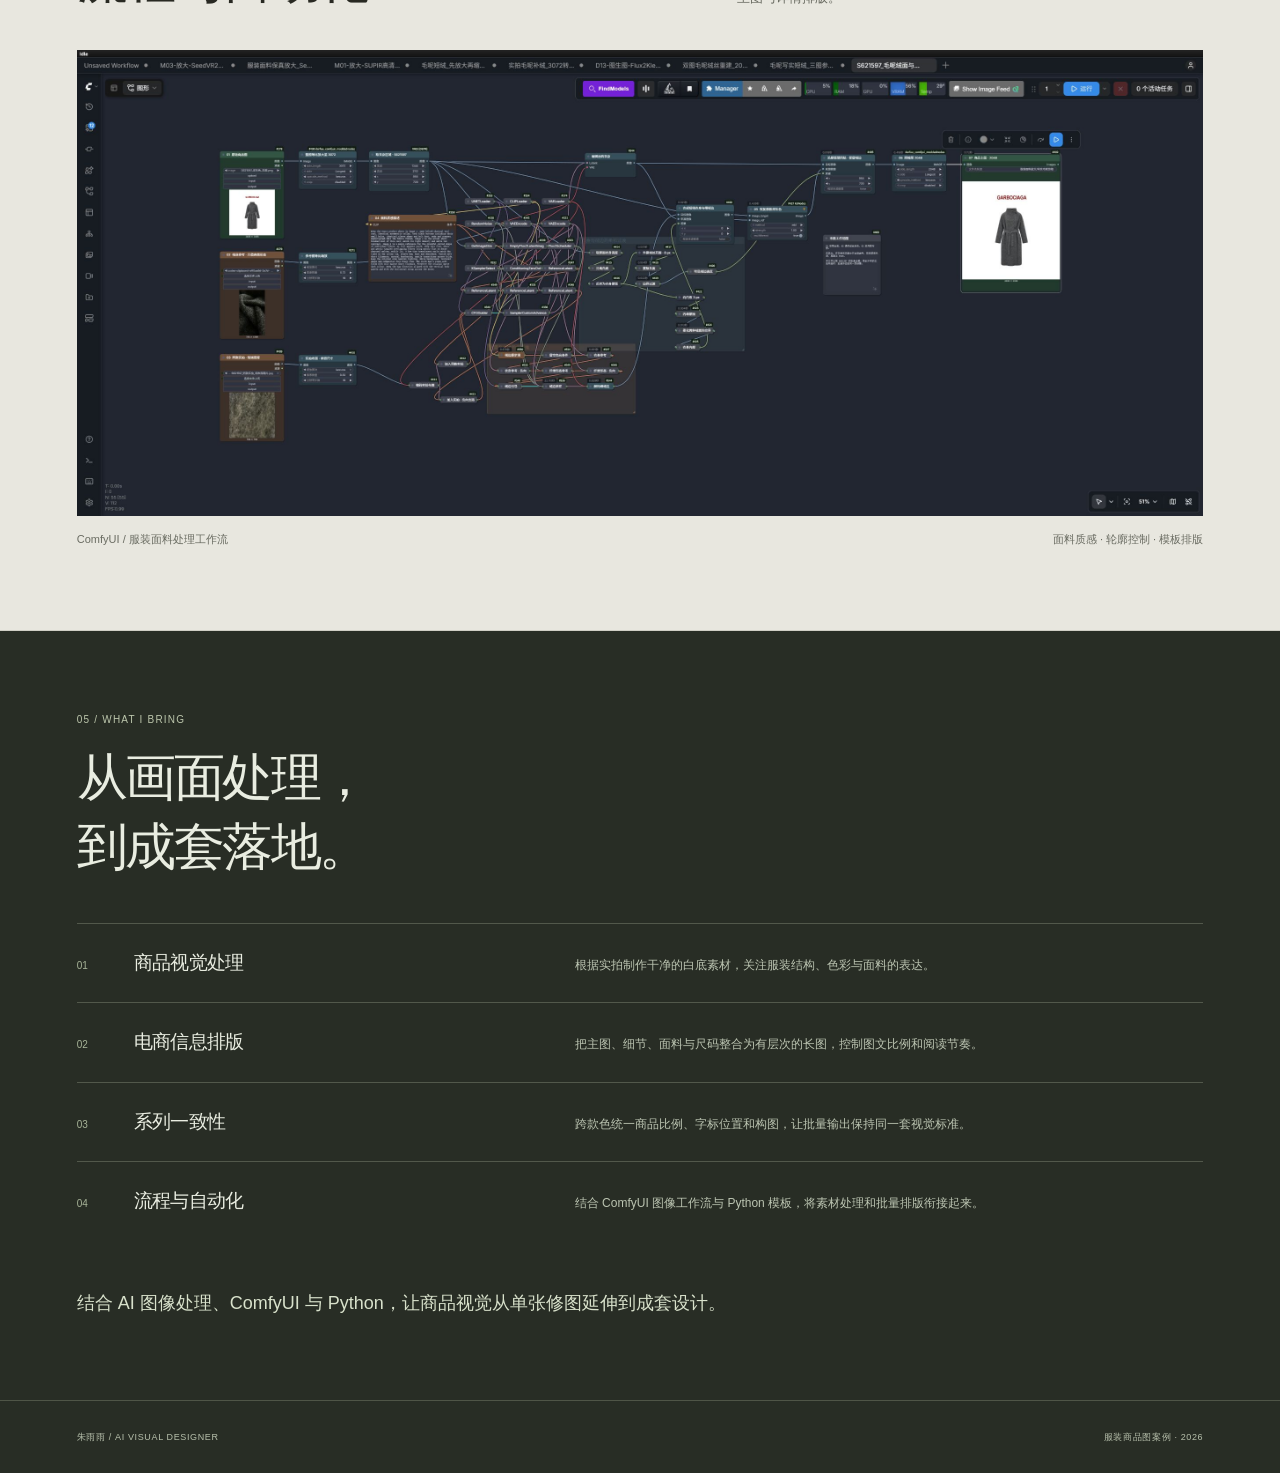
==== commit db7ee30f: "Merge garment preparation and design into one catalog case" ====
--- a/garment-case.html
+++ b/garment-case.html
@@ -1,2 +1,2 @@
 <!doctype html>
-<html lang="zh-CN"><head><meta charset="utf-8"><meta name="viewport" content="width=device-width,initial-scale=1"><meta name="theme-color" content="#f1efe9"><meta name="description" content="朱雨雨的服装电商视觉案例：原始实拍与白底成品对比、多色商品图、详情长图，以及 AI 辅助图像处理与 Python 模板排版。"><title>服装商品图 · 制作与标准化 — 朱雨雨</title><link rel="stylesheet" href="garment-case.css?v=workflow-2"><script src="garment-case.js?v=workflow-2" defer></script></head><body class="garment-standalone"><a class="gc-back" href="index.html#works">← 返回作品集</a><main id="garment-case-page"></main><noscript>此案例需要启用 JavaScript。<a href="assets/garment/cover.webp">查看商品图预览</a></noscript></body></html>
+<html lang="zh-CN"><head><meta charset="utf-8"><meta name="viewport" content="width=device-width,initial-scale=1"><meta name="theme-color" content="#f1efe9"><meta name="description" content="朱雨雨的服装电商视觉案例：原始实拍与白底成品对比、多色商品图、详情长图，以及 AI 辅助图像处理与 Python 模板排版。"><title>服装商品视觉 — 朱雨雨</title><link rel="stylesheet" href="garment-case.css?v=merged-3"><script src="garment-case.js?v=merged-3" defer></script></head><body class="garment-standalone"><a class="gc-back" href="index.html#works">← 返回作品集</a><main id="garment-case-page"></main><noscript>此案例需要启用 JavaScript。<a href="assets/garment/cover.webp">查看商品图预览</a></noscript></body></html>
--- a/garment-case.css
+++ b/garment-case.css
@@ -11,3 +11,5 @@
 @media(prefers-reduced-motion:reduce){.gc-zoom>span{transition:none}}
 
 .gc-workflow{margin-top:32px!important}.gc-workflow .gc-zoom{background:#232732;overflow:hidden}.gc-workflow img{width:100%;height:auto}.gc-workflow figcaption{display:flex;justify-content:space-between;gap:16px;padding-top:14px;font-size:11px;color:var(--gc-muted)}@media(max-width:800px){.gc-workflow figcaption{display:block;font-size:10px}.gc-workflow figcaption>span{display:block}}
+
+.gc-comparison-tabs{display:grid;grid-template-columns:repeat(5,minmax(0,1fr));gap:0 18px}.gc-comparison-tabs>button{min-width:0;font-size:11px;padding:13px 0}@media(max-width:800px){.gc-comparison-tabs{grid-template-columns:repeat(2,minmax(0,1fr));gap:0 16px}.gc-comparison-tabs>button{font-size:10px;padding:10px 0}}
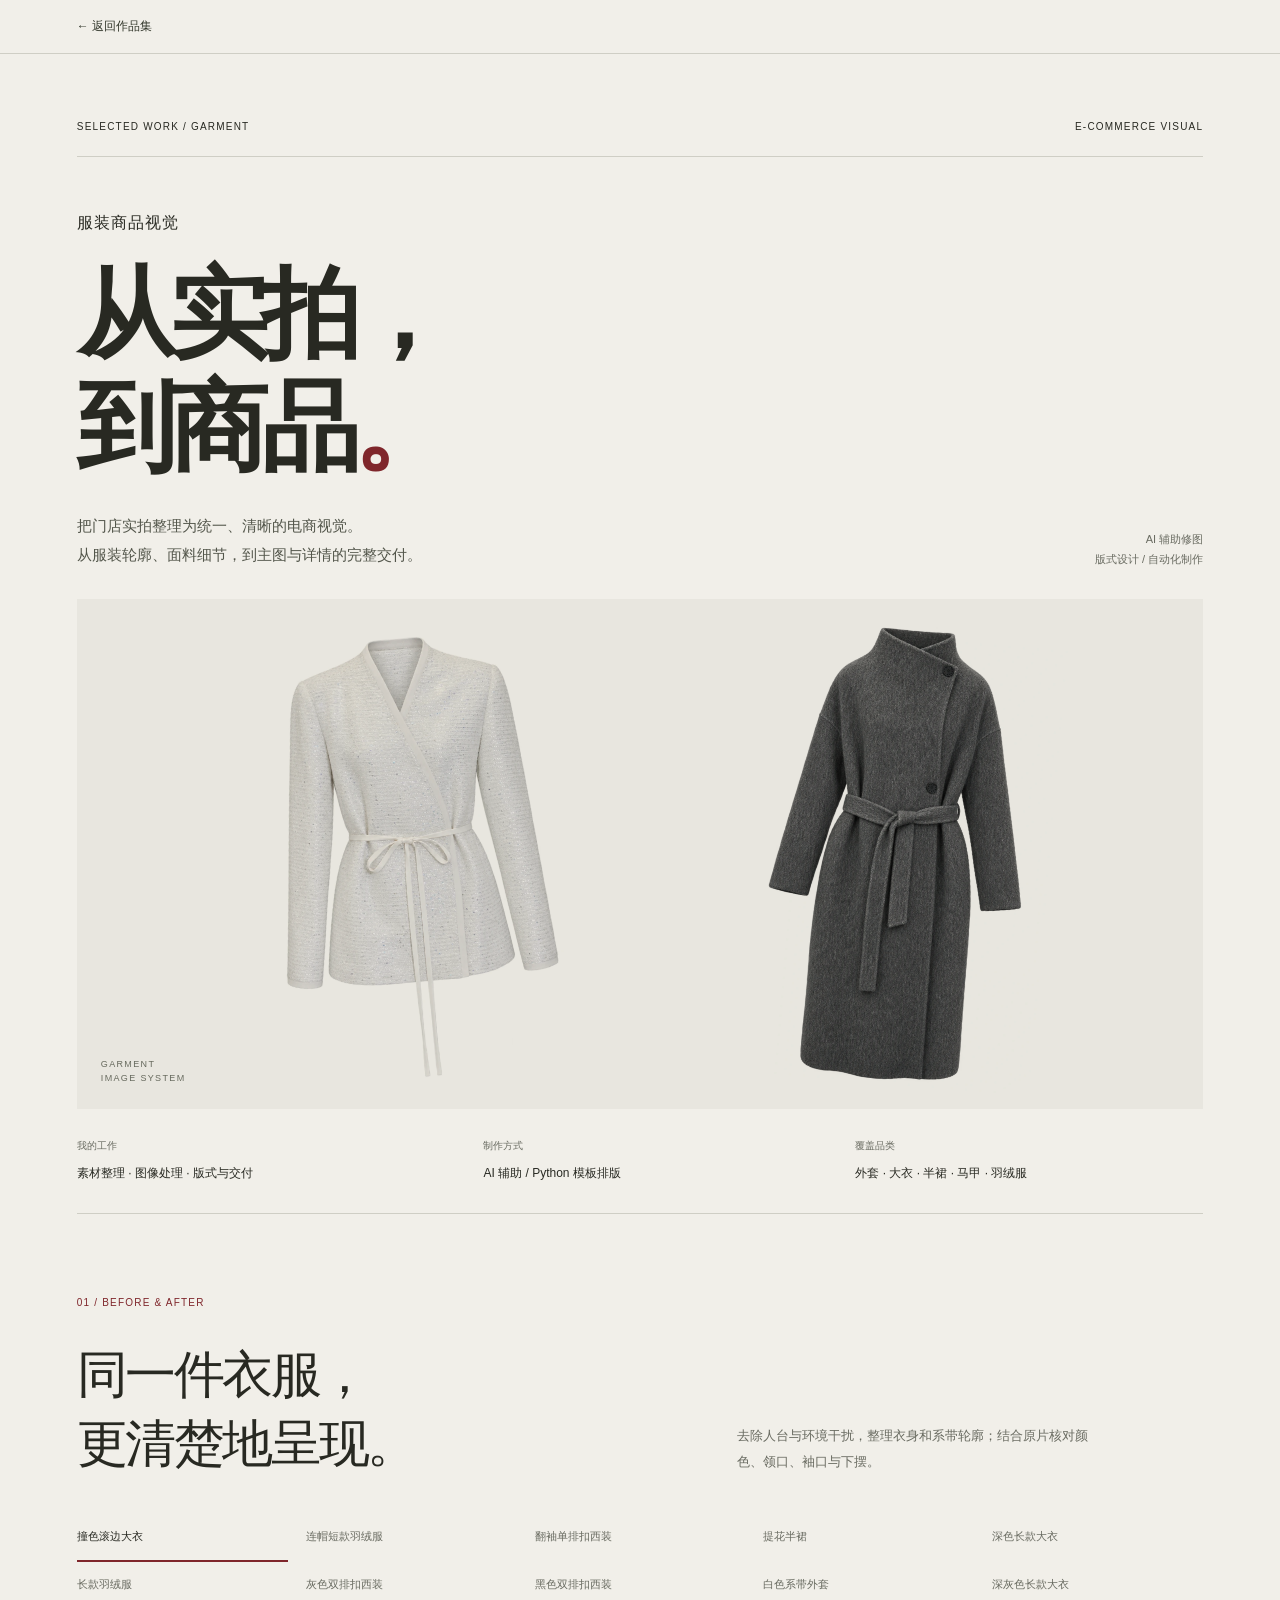
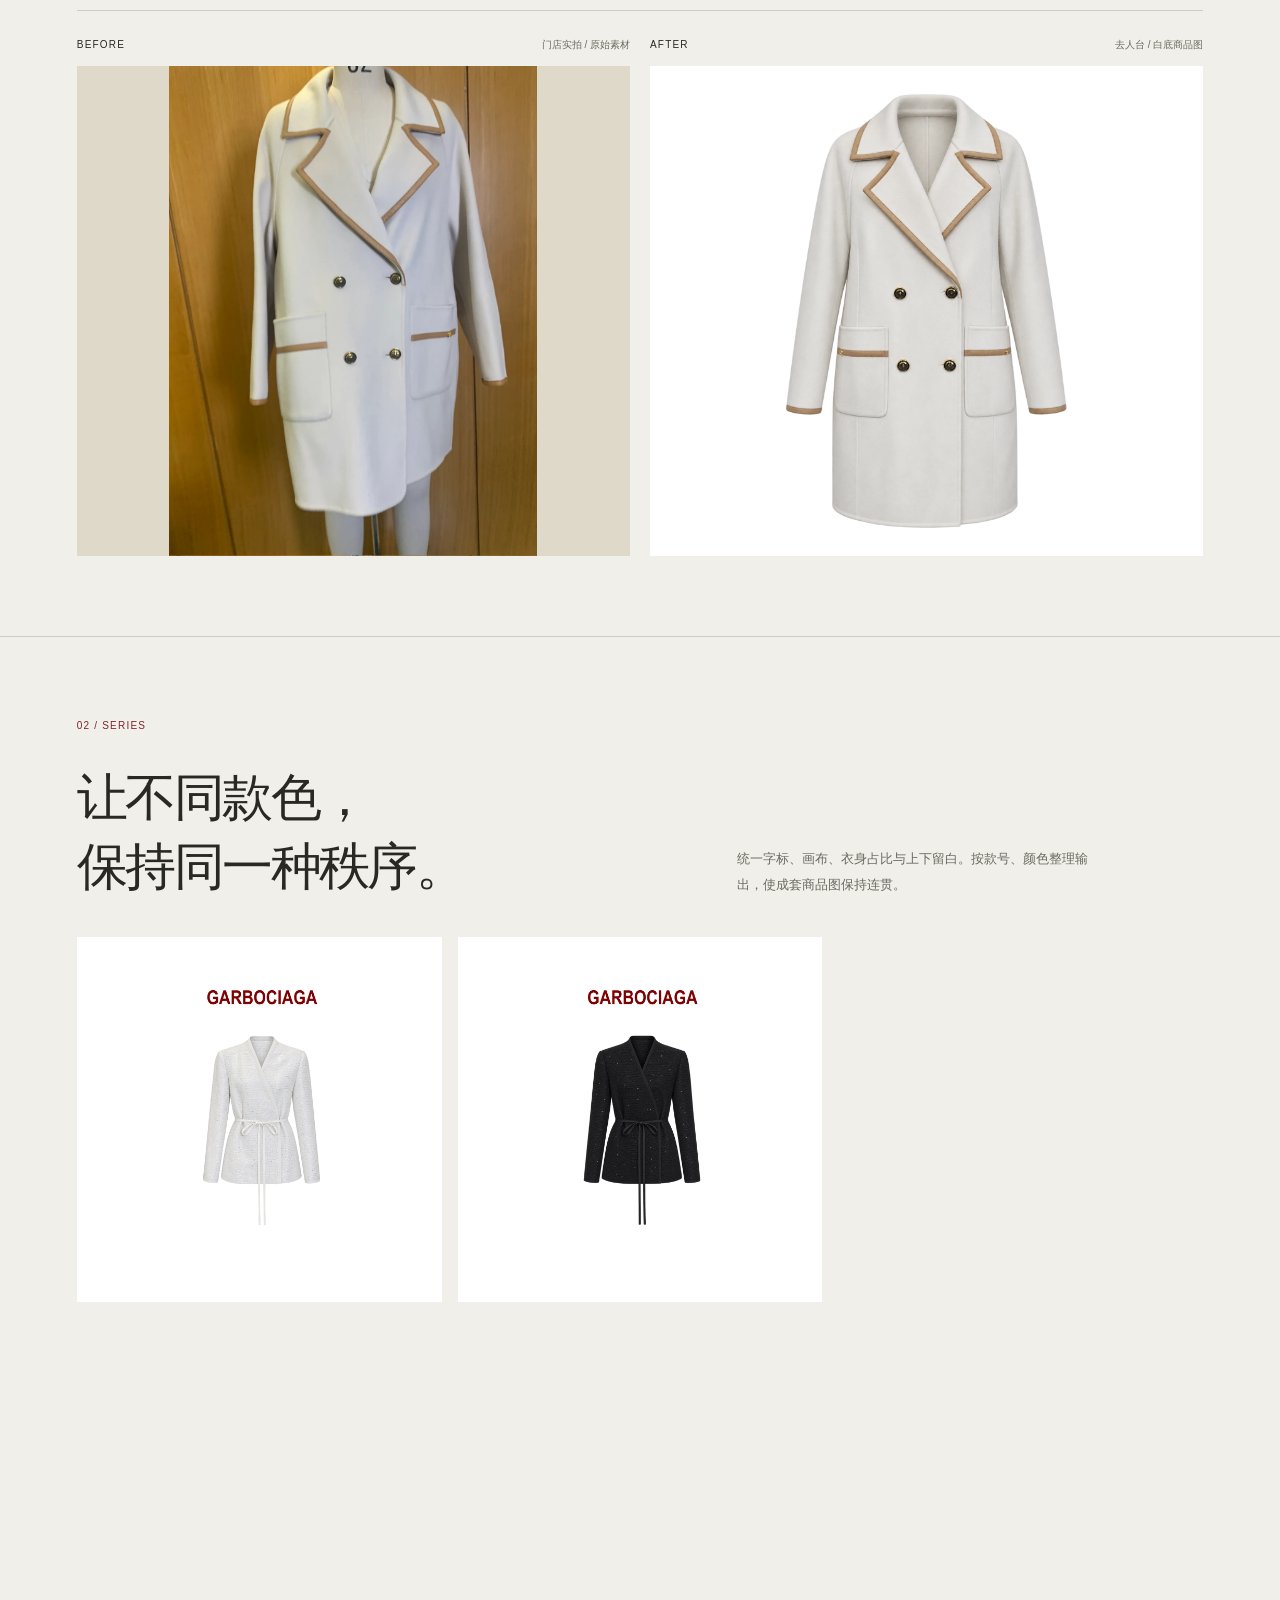
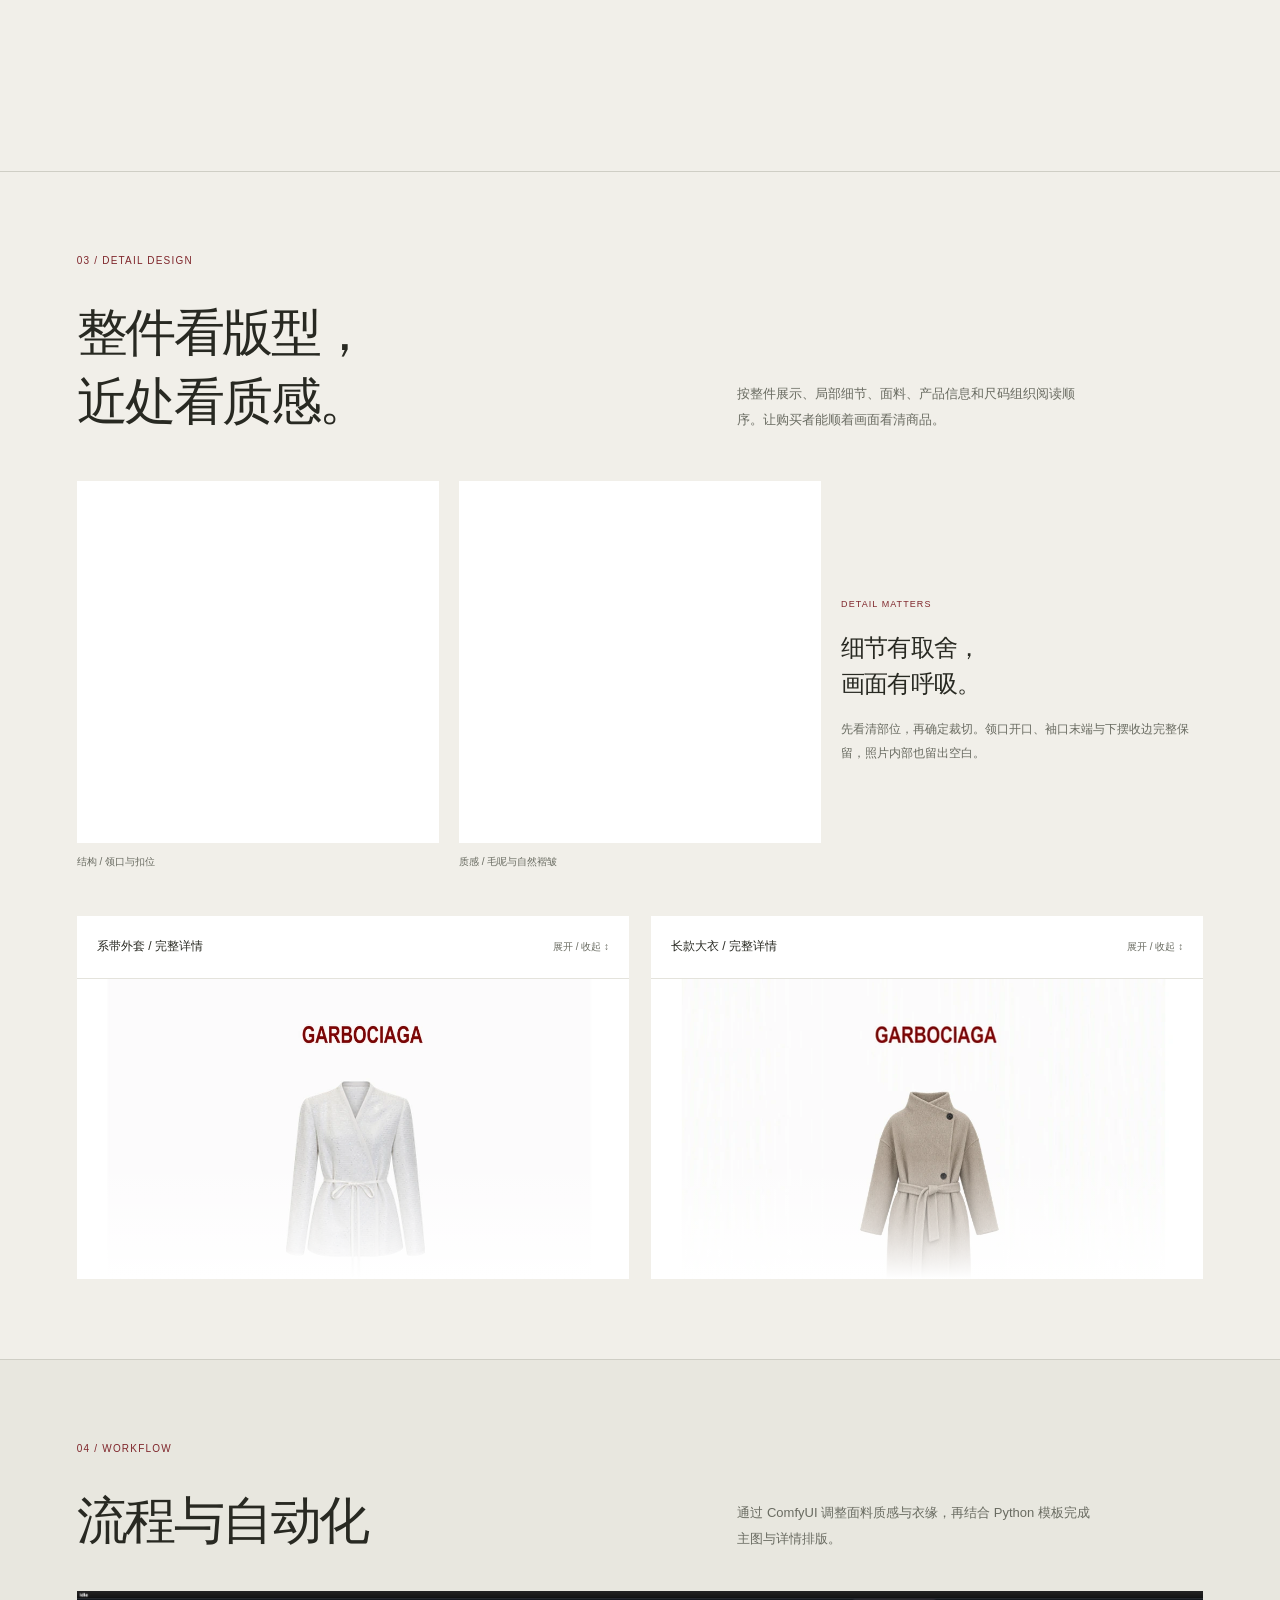
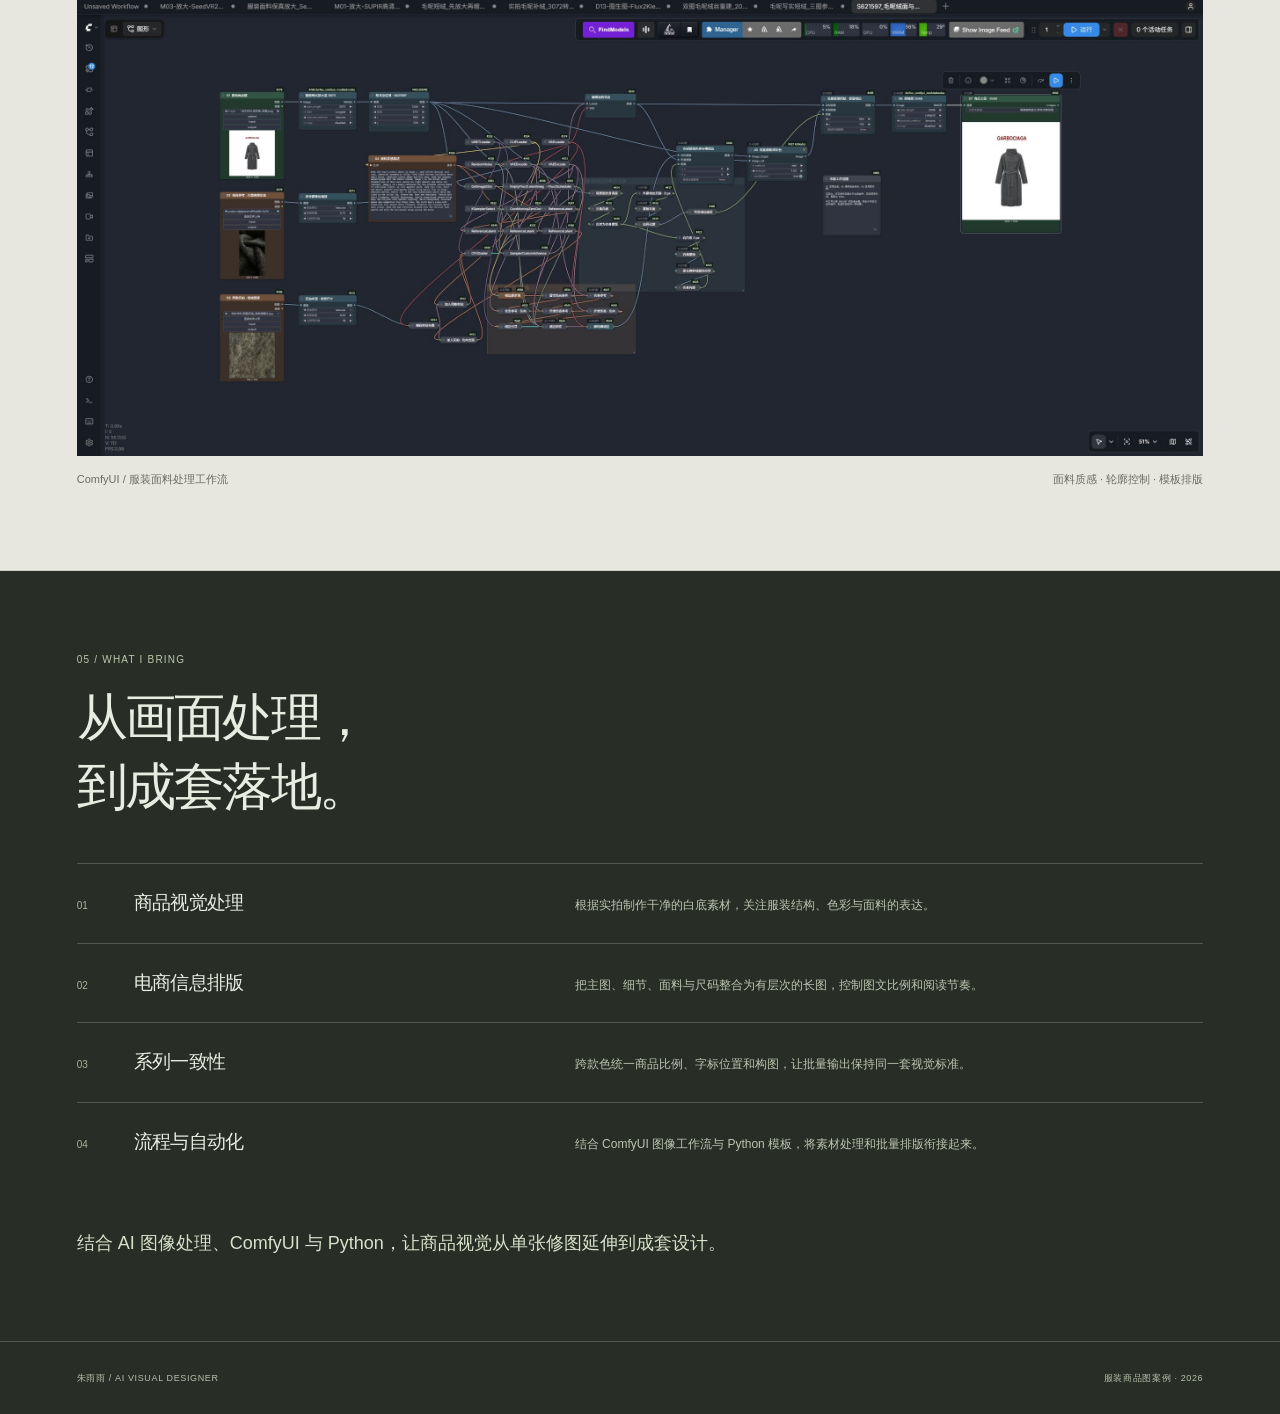
==== commit 31816f88: "Simplify product series to image-only display" ====
--- a/garment-case.html
+++ b/garment-case.html
@@ -1,2 +1,2 @@
 <!doctype html>
-<html lang="zh-CN"><head><meta charset="utf-8"><meta name="viewport" content="width=device-width,initial-scale=1"><meta name="theme-color" content="#f1efe9"><meta name="description" content="朱雨雨的服装电商视觉案例：原始实拍与白底成品对比、多色商品图、详情长图，以及 AI 辅助图像处理与 Python 模板排版。"><title>服装商品视觉 — 朱雨雨</title><link rel="stylesheet" href="garment-case.css?v=merged-3"><script src="garment-case.js?v=merged-3" defer></script></head><body class="garment-standalone"><a class="gc-back" href="index.html#works">← 返回作品集</a><main id="garment-case-page"></main><noscript>此案例需要启用 JavaScript。<a href="assets/garment/cover.webp">查看商品图预览</a></noscript></body></html>
+<html lang="zh-CN"><head><meta charset="utf-8"><meta name="viewport" content="width=device-width,initial-scale=1"><meta name="theme-color" content="#f1efe9"><meta name="description" content="朱雨雨的服装电商视觉案例：原始实拍与白底成品对比、多色商品图、详情长图，以及 AI 辅助图像处理与 Python 模板排版。"><title>服装商品视觉 — 朱雨雨</title><link rel="stylesheet" href="garment-case.css?v=merged-3"><script src="garment-case.js?v=clean-series-4" defer></script></head><body class="garment-standalone"><a class="gc-back" href="index.html#works">← 返回作品集</a><main id="garment-case-page"></main><noscript>此案例需要启用 JavaScript。<a href="assets/garment/cover.webp">查看商品图预览</a></noscript></body></html>
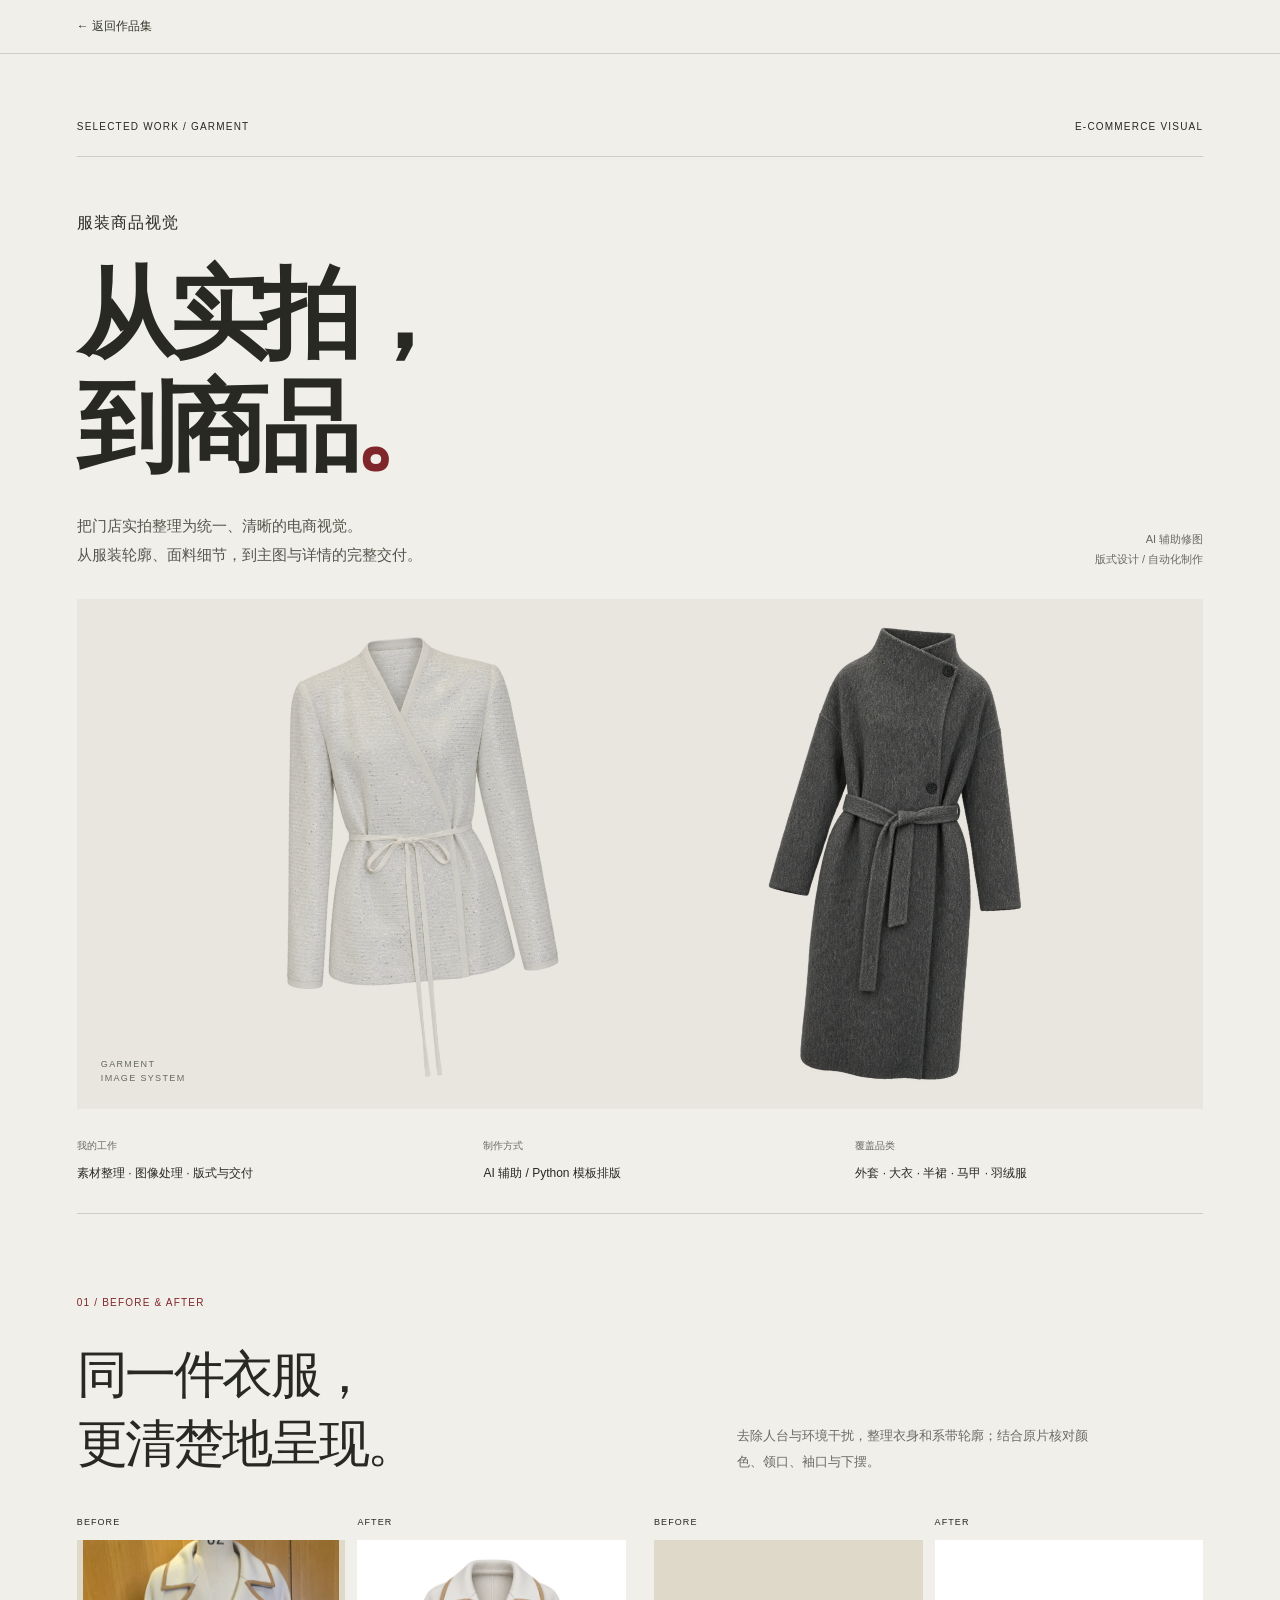
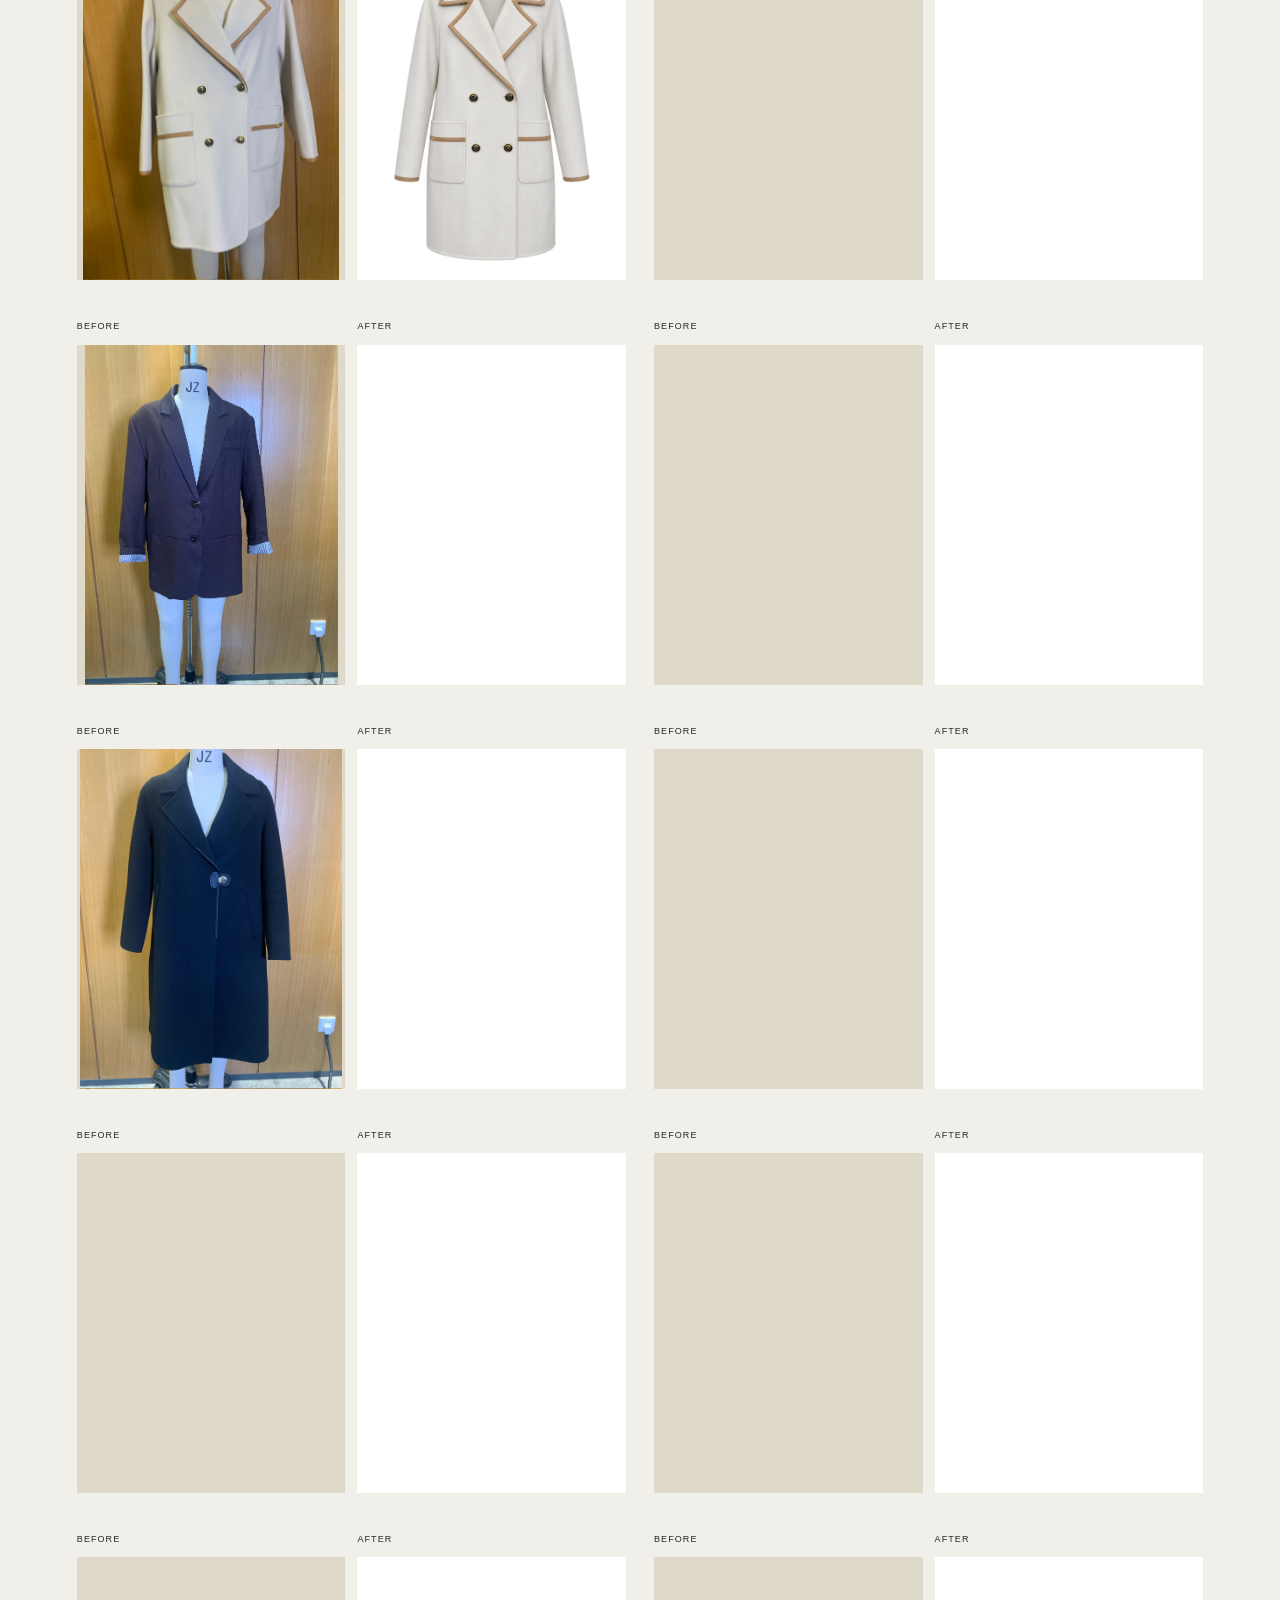
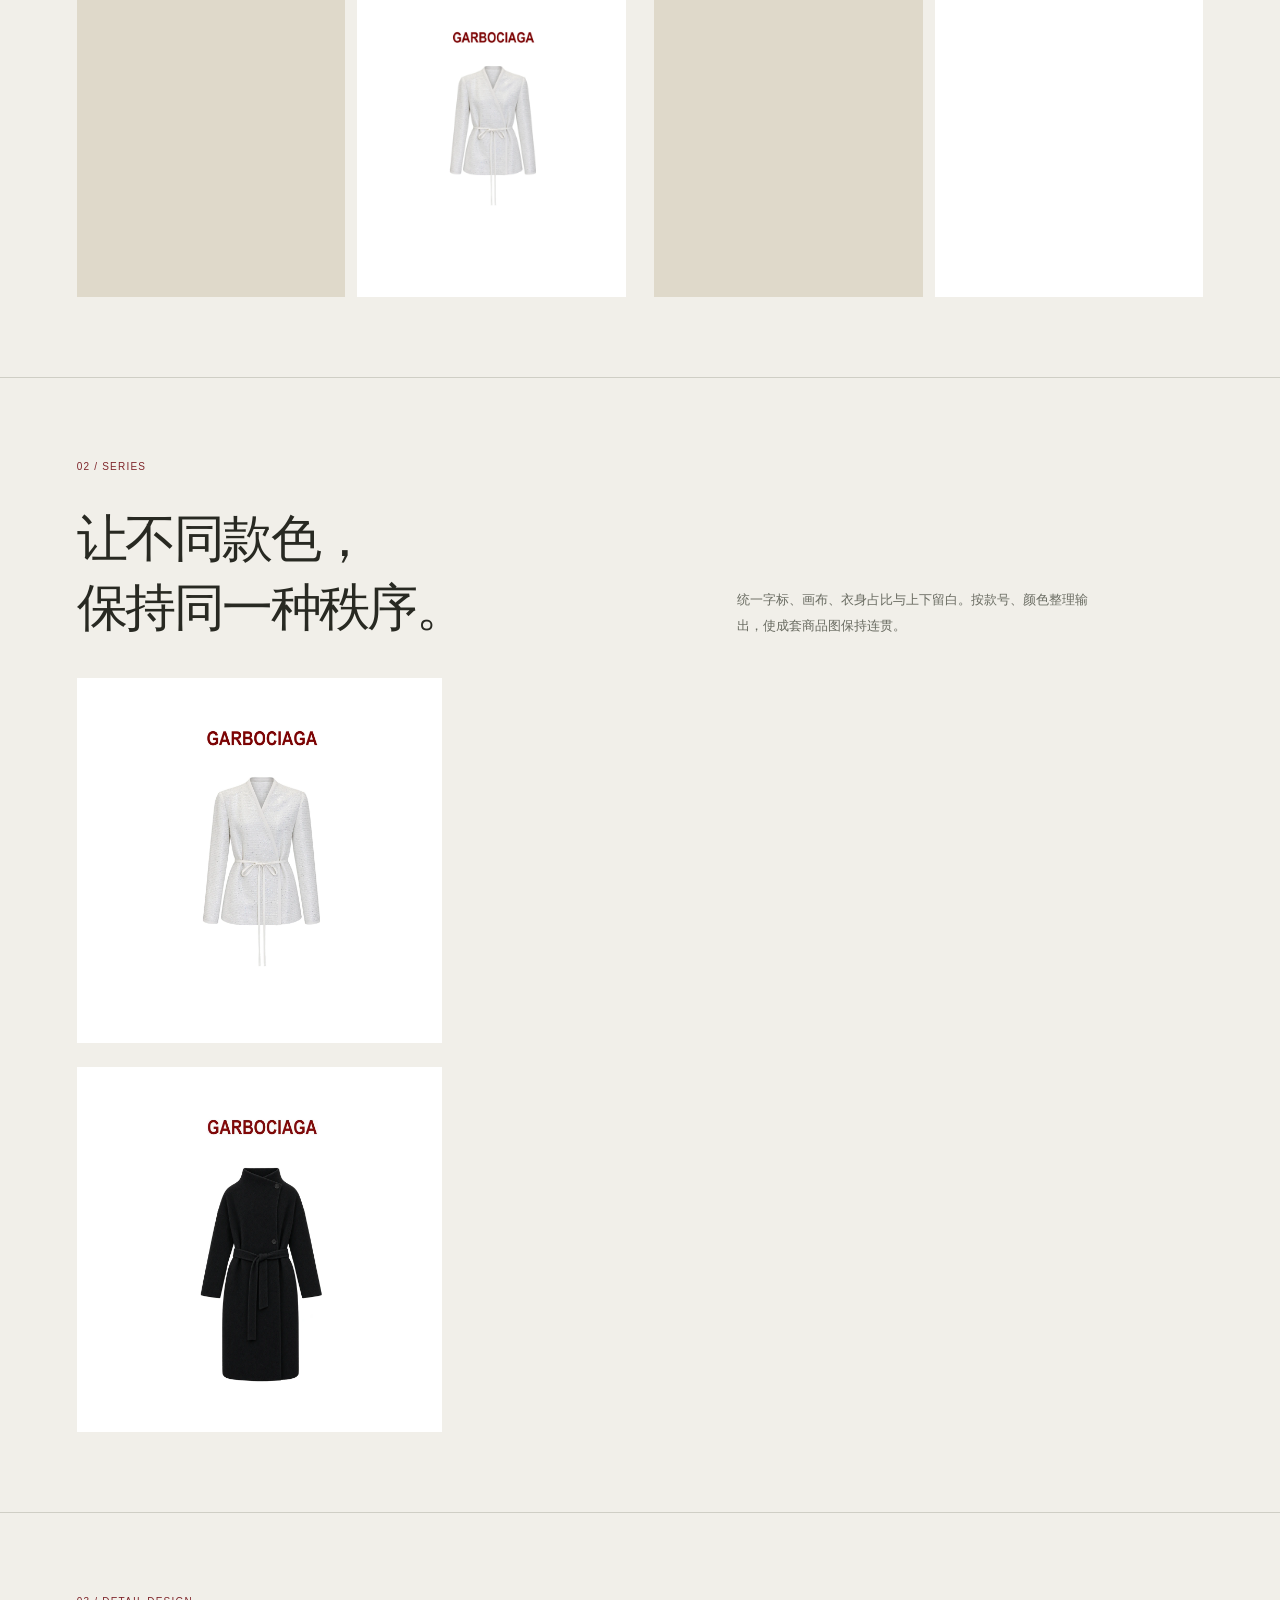
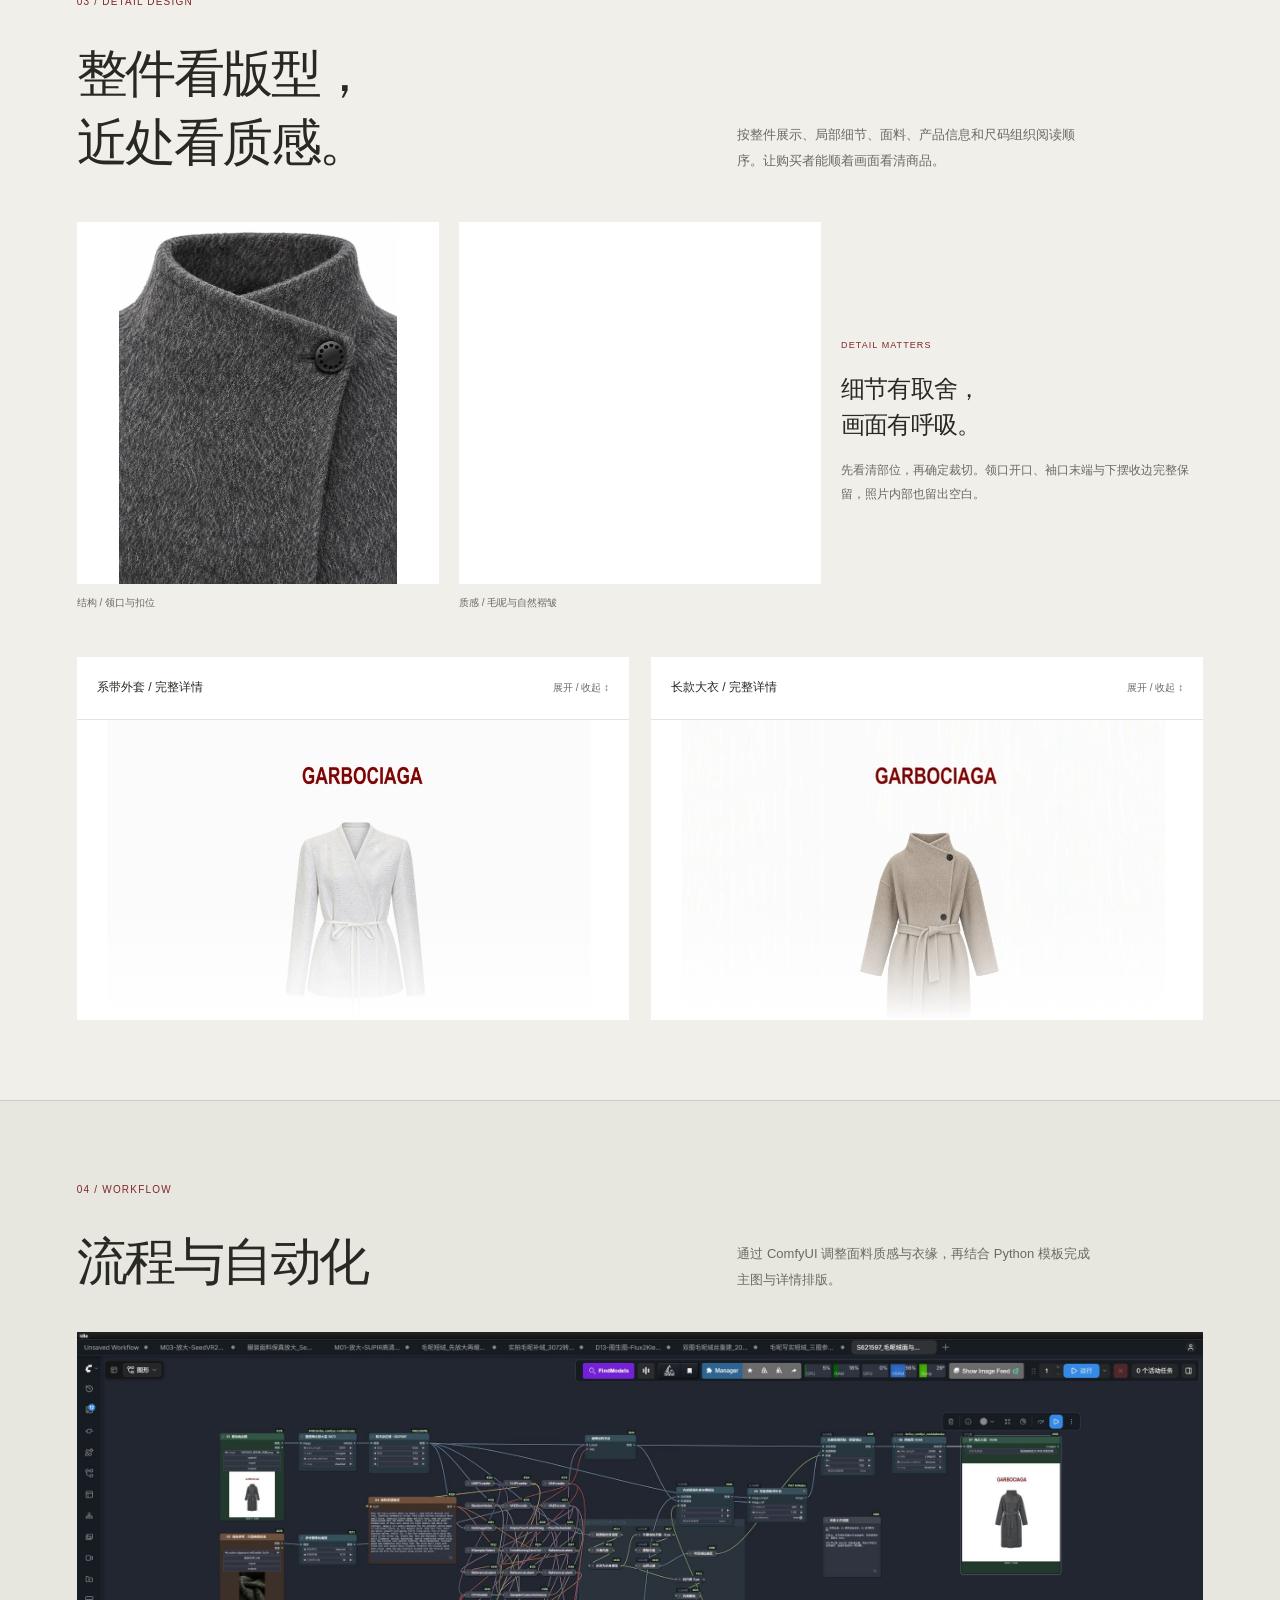
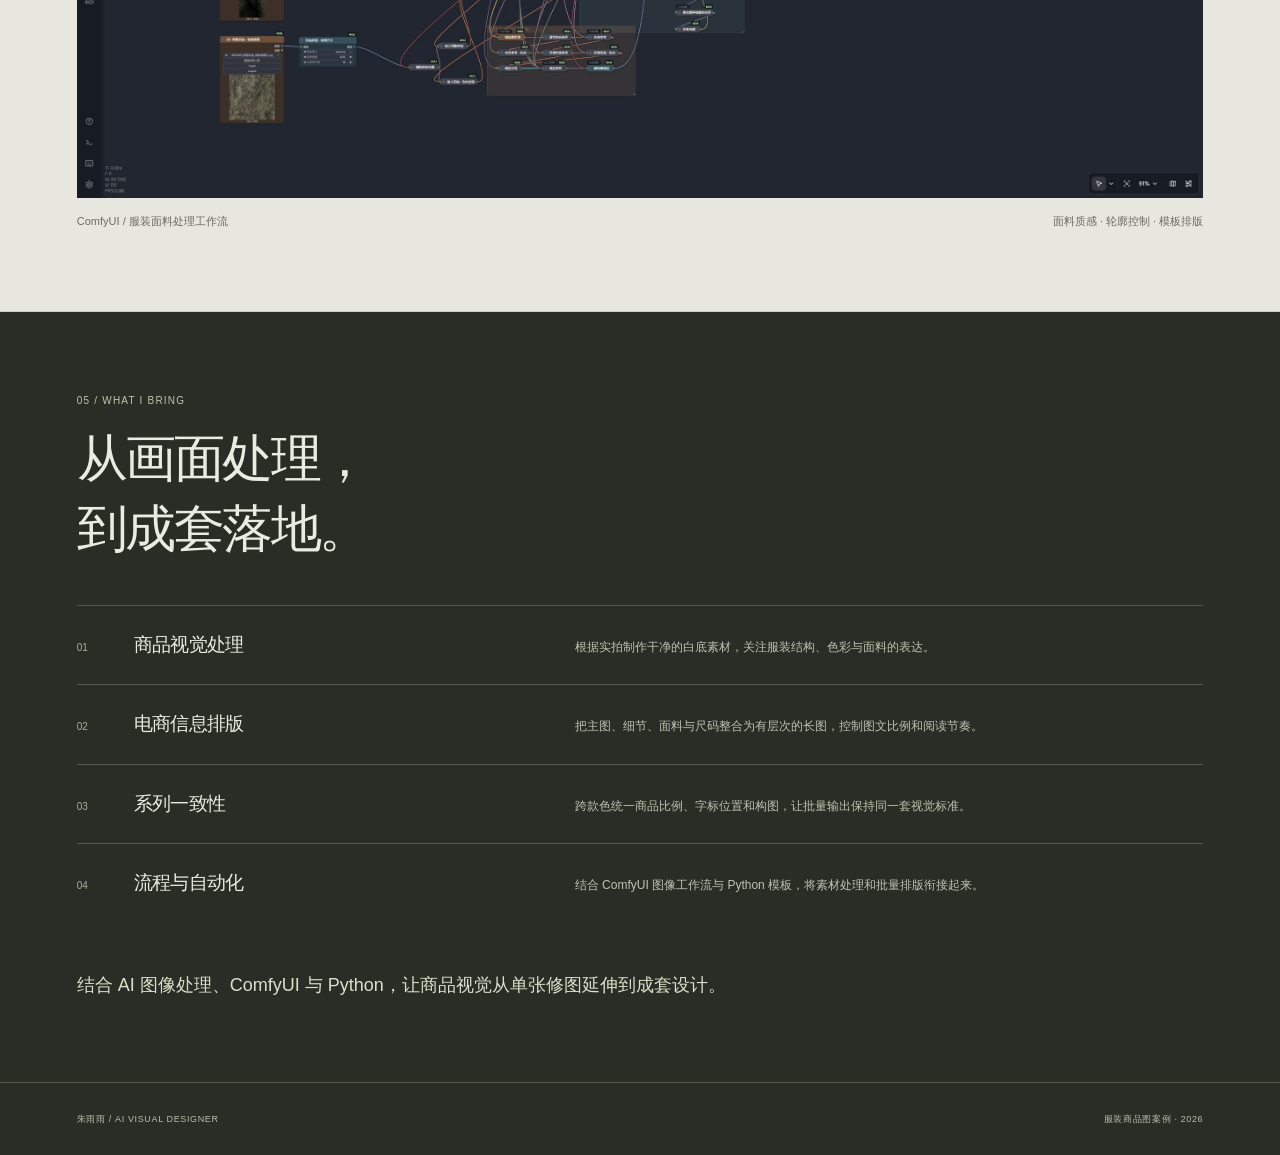
==== commit 3c542774: "Show all garment comparisons in a static grid" ====
--- a/garment-case.html
+++ b/garment-case.html
@@ -1,2 +1,2 @@
 <!doctype html>
-<html lang="zh-CN"><head><meta charset="utf-8"><meta name="viewport" content="width=device-width,initial-scale=1"><meta name="theme-color" content="#f1efe9"><meta name="description" content="朱雨雨的服装电商视觉案例：原始实拍与白底成品对比、多色商品图、详情长图，以及 AI 辅助图像处理与 Python 模板排版。"><title>服装商品视觉 — 朱雨雨</title><link rel="stylesheet" href="garment-case.css?v=merged-3"><script src="garment-case.js?v=clean-series-4" defer></script></head><body class="garment-standalone"><a class="gc-back" href="index.html#works">← 返回作品集</a><main id="garment-case-page"></main><noscript>此案例需要启用 JavaScript。<a href="assets/garment/cover.webp">查看商品图预览</a></noscript></body></html>
+<html lang="zh-CN"><head><meta charset="utf-8"><meta name="viewport" content="width=device-width,initial-scale=1"><meta name="theme-color" content="#f1efe9"><meta name="description" content="朱雨雨的服装电商视觉案例：原始实拍与白底成品对比、多色商品图、详情长图，以及 AI 辅助图像处理与 Python 模板排版。"><title>服装商品视觉 — 朱雨雨</title><link rel="stylesheet" href="garment-case.css?v=flat-comparisons-5"><script src="garment-case.js?v=flat-comparisons-5" defer></script></head><body class="garment-standalone"><a class="gc-back" href="index.html#works">← 返回作品集</a><main id="garment-case-page"></main><noscript>此案例需要启用 JavaScript。<a href="assets/garment/cover.webp">查看商品图预览</a></noscript></body></html>
--- a/garment-case.css
+++ b/garment-case.css
@@ -13,3 +13,5 @@
 .gc-workflow{margin-top:32px!important}.gc-workflow .gc-zoom{background:#232732;overflow:hidden}.gc-workflow img{width:100%;height:auto}.gc-workflow figcaption{display:flex;justify-content:space-between;gap:16px;padding-top:14px;font-size:11px;color:var(--gc-muted)}@media(max-width:800px){.gc-workflow figcaption{display:block;font-size:10px}.gc-workflow figcaption>span{display:block}}
 
 .gc-comparison-tabs{display:grid;grid-template-columns:repeat(5,minmax(0,1fr));gap:0 18px}.gc-comparison-tabs>button{min-width:0;font-size:11px;padding:13px 0}@media(max-width:800px){.gc-comparison-tabs{grid-template-columns:repeat(2,minmax(0,1fr));gap:0 16px}.gc-comparison-tabs>button{font-size:10px;padding:10px 0}}
+
+.gc-comparison-grid{display:grid;grid-template-columns:repeat(2,minmax(0,1fr));gap:38px 28px}.gc-comparison-grid .gc-pair{gap:12px;min-width:0}.gc-comparison-grid .gc-photo{height:340px;background:#fff}.gc-comparison-grid .gc-before{background:#dfd9ca}.gc-comparison-grid .gc-photo img{width:100%;height:100%;object-fit:contain}.gc-comparison-grid figcaption{margin-bottom:10px}.gc-comparison-grid figcaption b{font-size:9px}@media(max-width:800px){.gc-comparison-grid{grid-template-columns:1fr;gap:30px}.gc-comparison-grid .gc-photo{height:280px}}
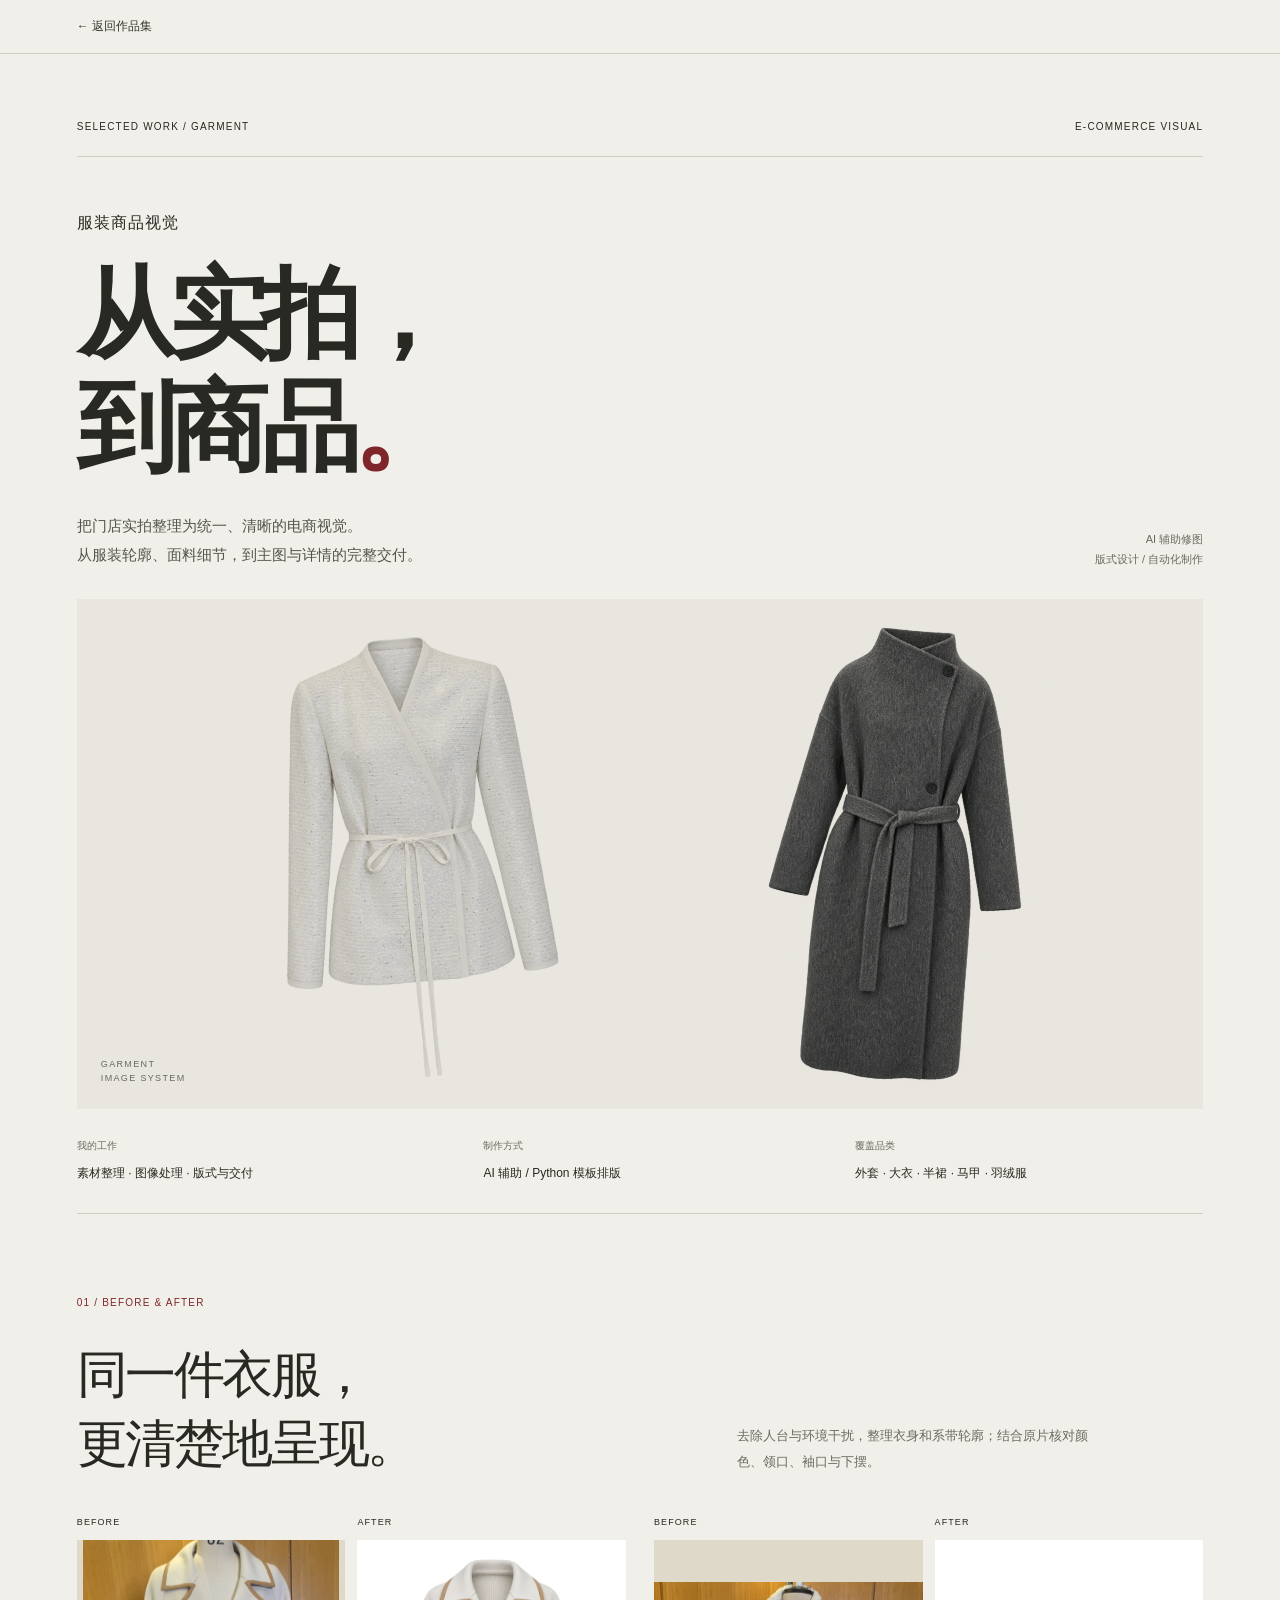
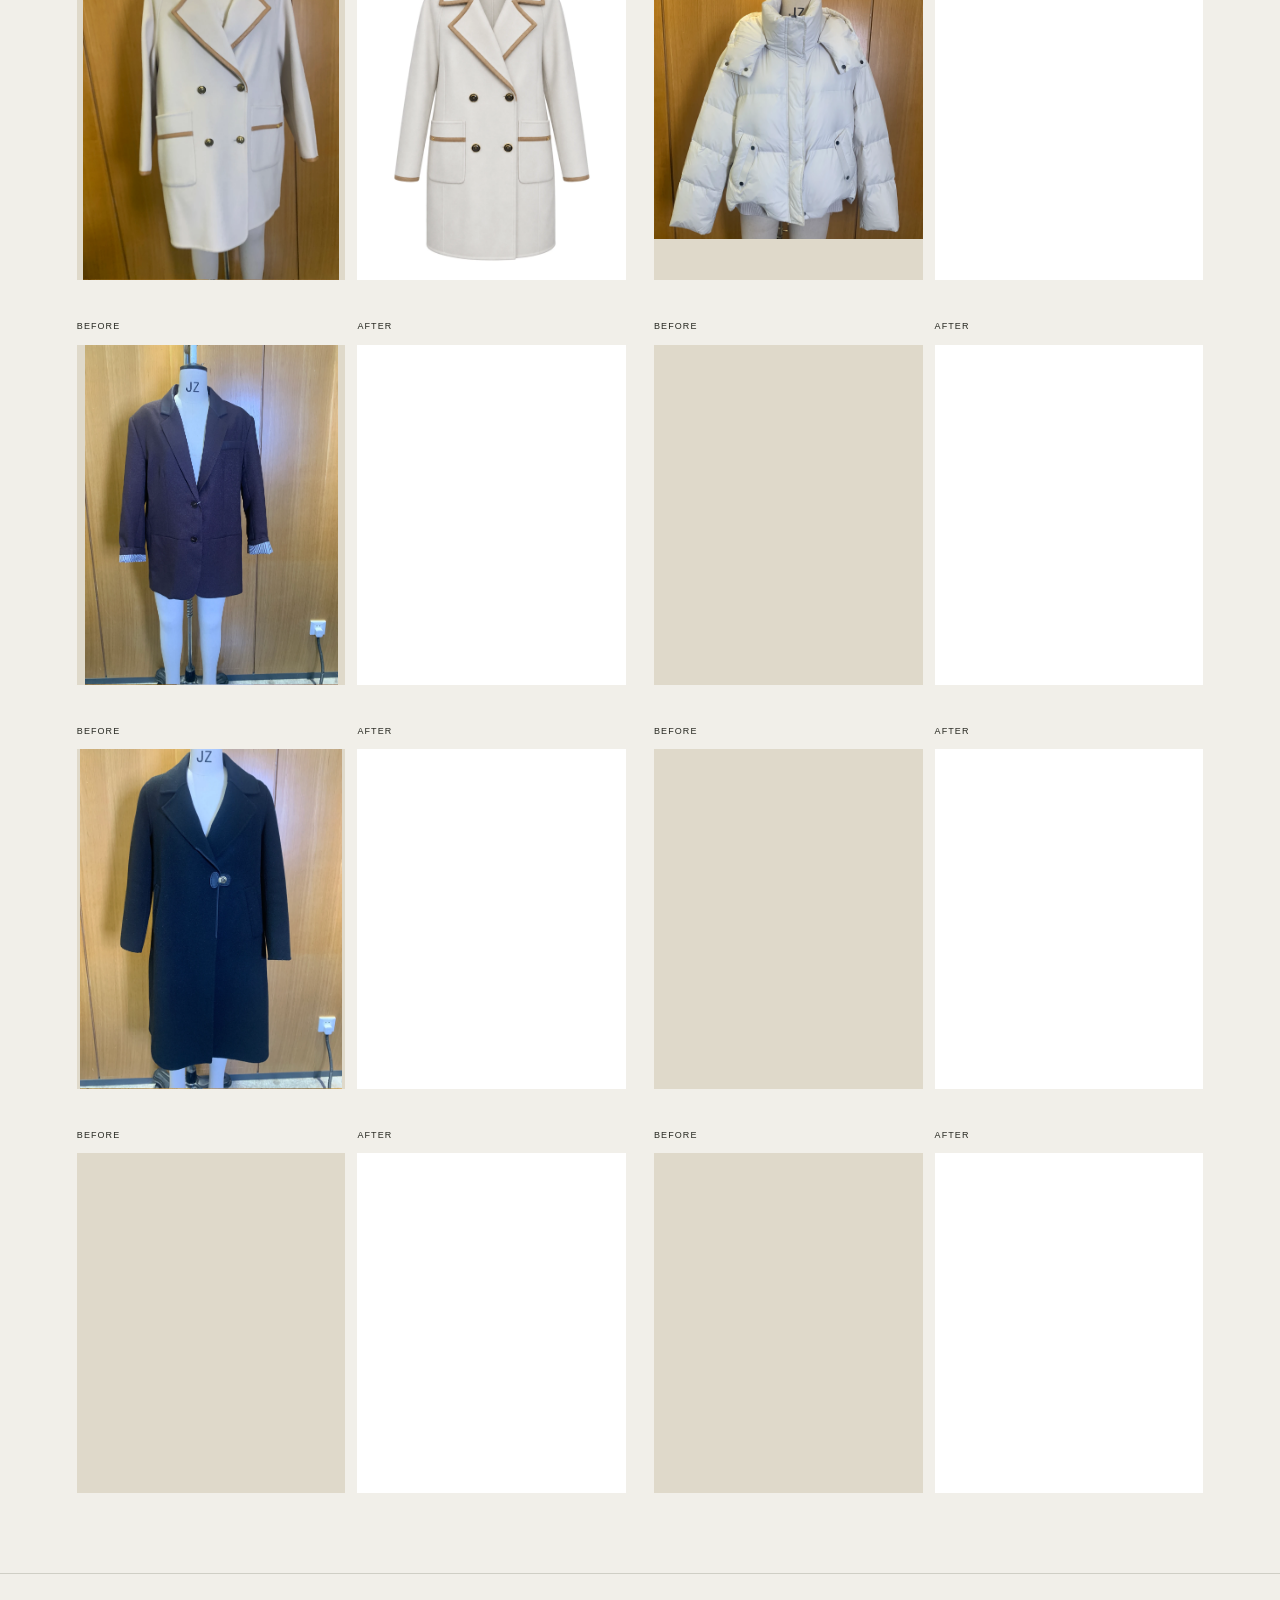
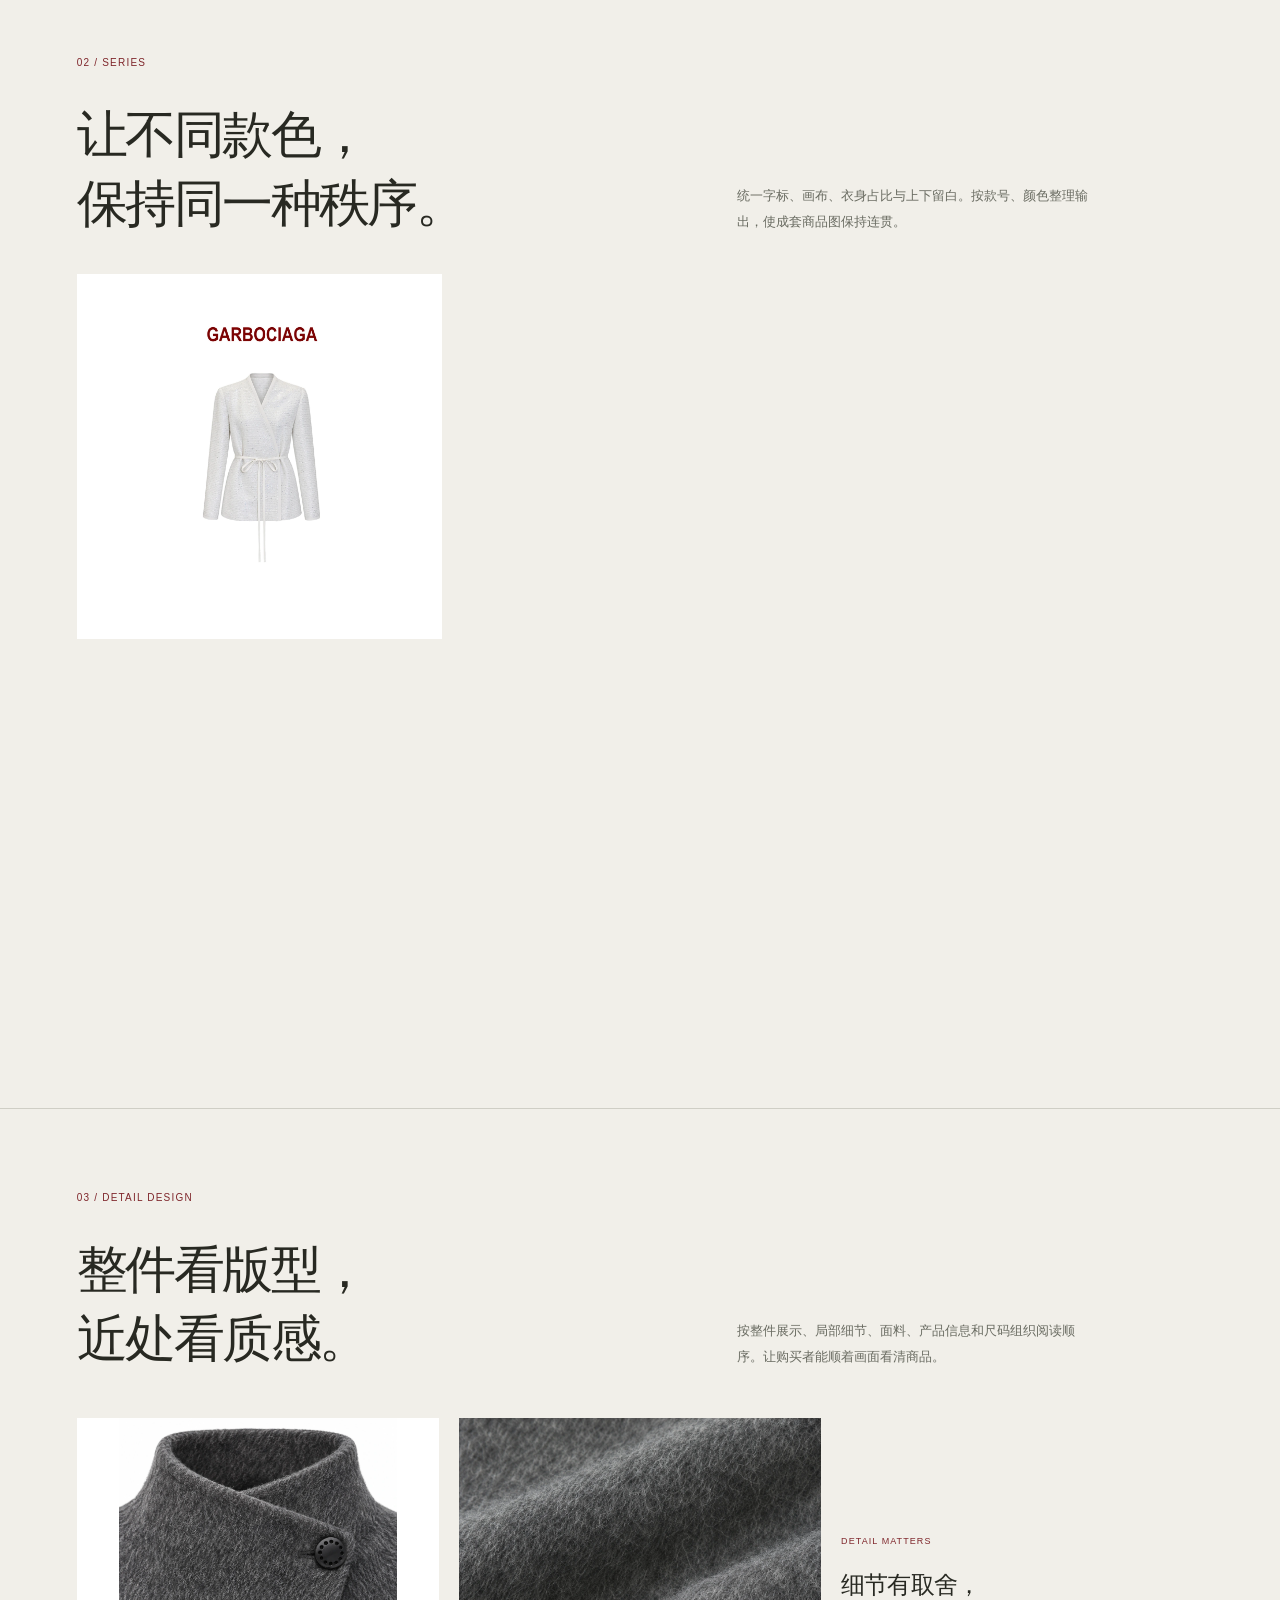
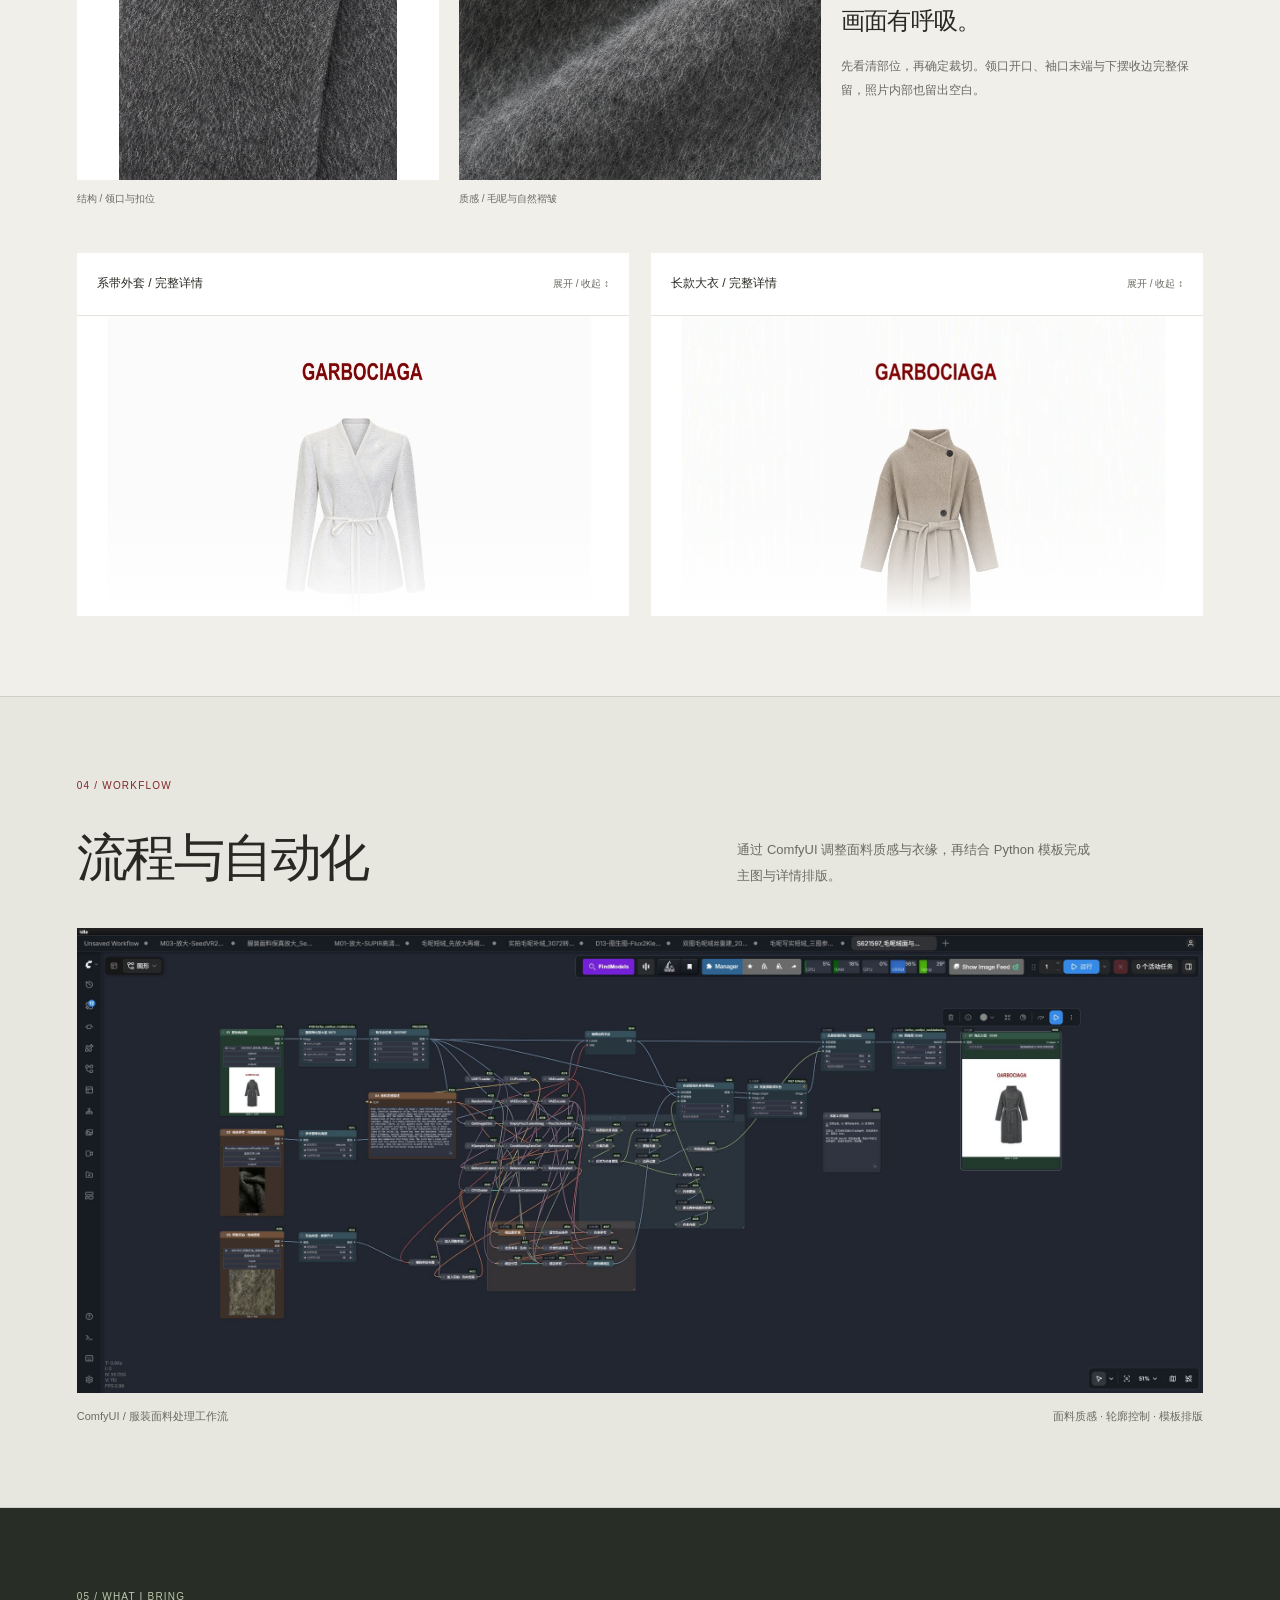
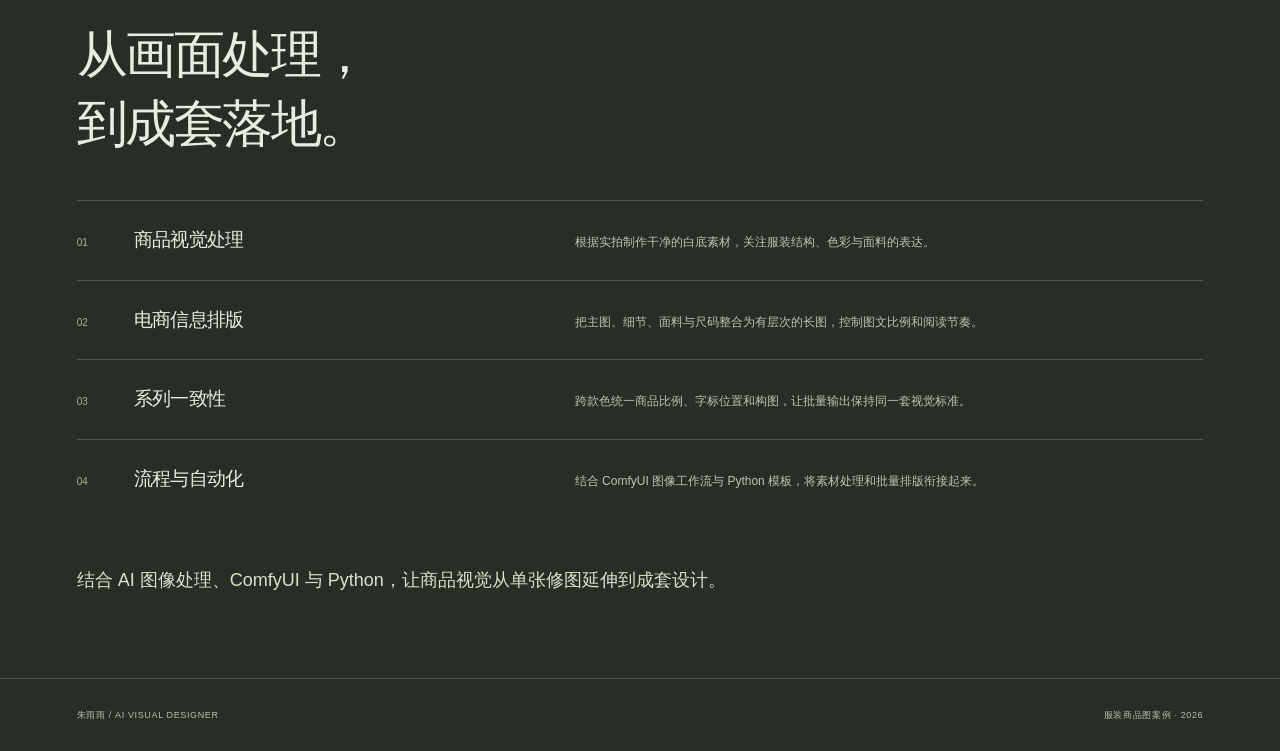
==== commit 50a4301b: "Remove two extra garment comparison pairs" ====
--- a/garment-case.html
+++ b/garment-case.html
@@ -1,2 +1,2 @@
 <!doctype html>
-<html lang="zh-CN"><head><meta charset="utf-8"><meta name="viewport" content="width=device-width,initial-scale=1"><meta name="theme-color" content="#f1efe9"><meta name="description" content="朱雨雨的服装电商视觉案例：原始实拍与白底成品对比、多色商品图、详情长图，以及 AI 辅助图像处理与 Python 模板排版。"><title>服装商品视觉 — 朱雨雨</title><link rel="stylesheet" href="garment-case.css?v=flat-comparisons-5"><script src="garment-case.js?v=flat-comparisons-5" defer></script></head><body class="garment-standalone"><a class="gc-back" href="index.html#works">← 返回作品集</a><main id="garment-case-page"></main><noscript>此案例需要启用 JavaScript。<a href="assets/garment/cover.webp">查看商品图预览</a></noscript></body></html>
+<html lang="zh-CN"><head><meta charset="utf-8"><meta name="viewport" content="width=device-width,initial-scale=1"><meta name="theme-color" content="#f1efe9"><meta name="description" content="朱雨雨的服装电商视觉案例：原始实拍与白底成品对比、多色商品图、详情长图，以及 AI 辅助图像处理与 Python 模板排版。"><title>服装商品视觉 — 朱雨雨</title><link rel="stylesheet" href="garment-case.css?v=flat-comparisons-5"><script src="garment-case.js?v=selected-comparisons-6" defer></script></head><body class="garment-standalone"><a class="gc-back" href="index.html#works">← 返回作品集</a><main id="garment-case-page"></main><noscript>此案例需要启用 JavaScript。<a href="assets/garment/cover.webp">查看商品图预览</a></noscript></body></html>
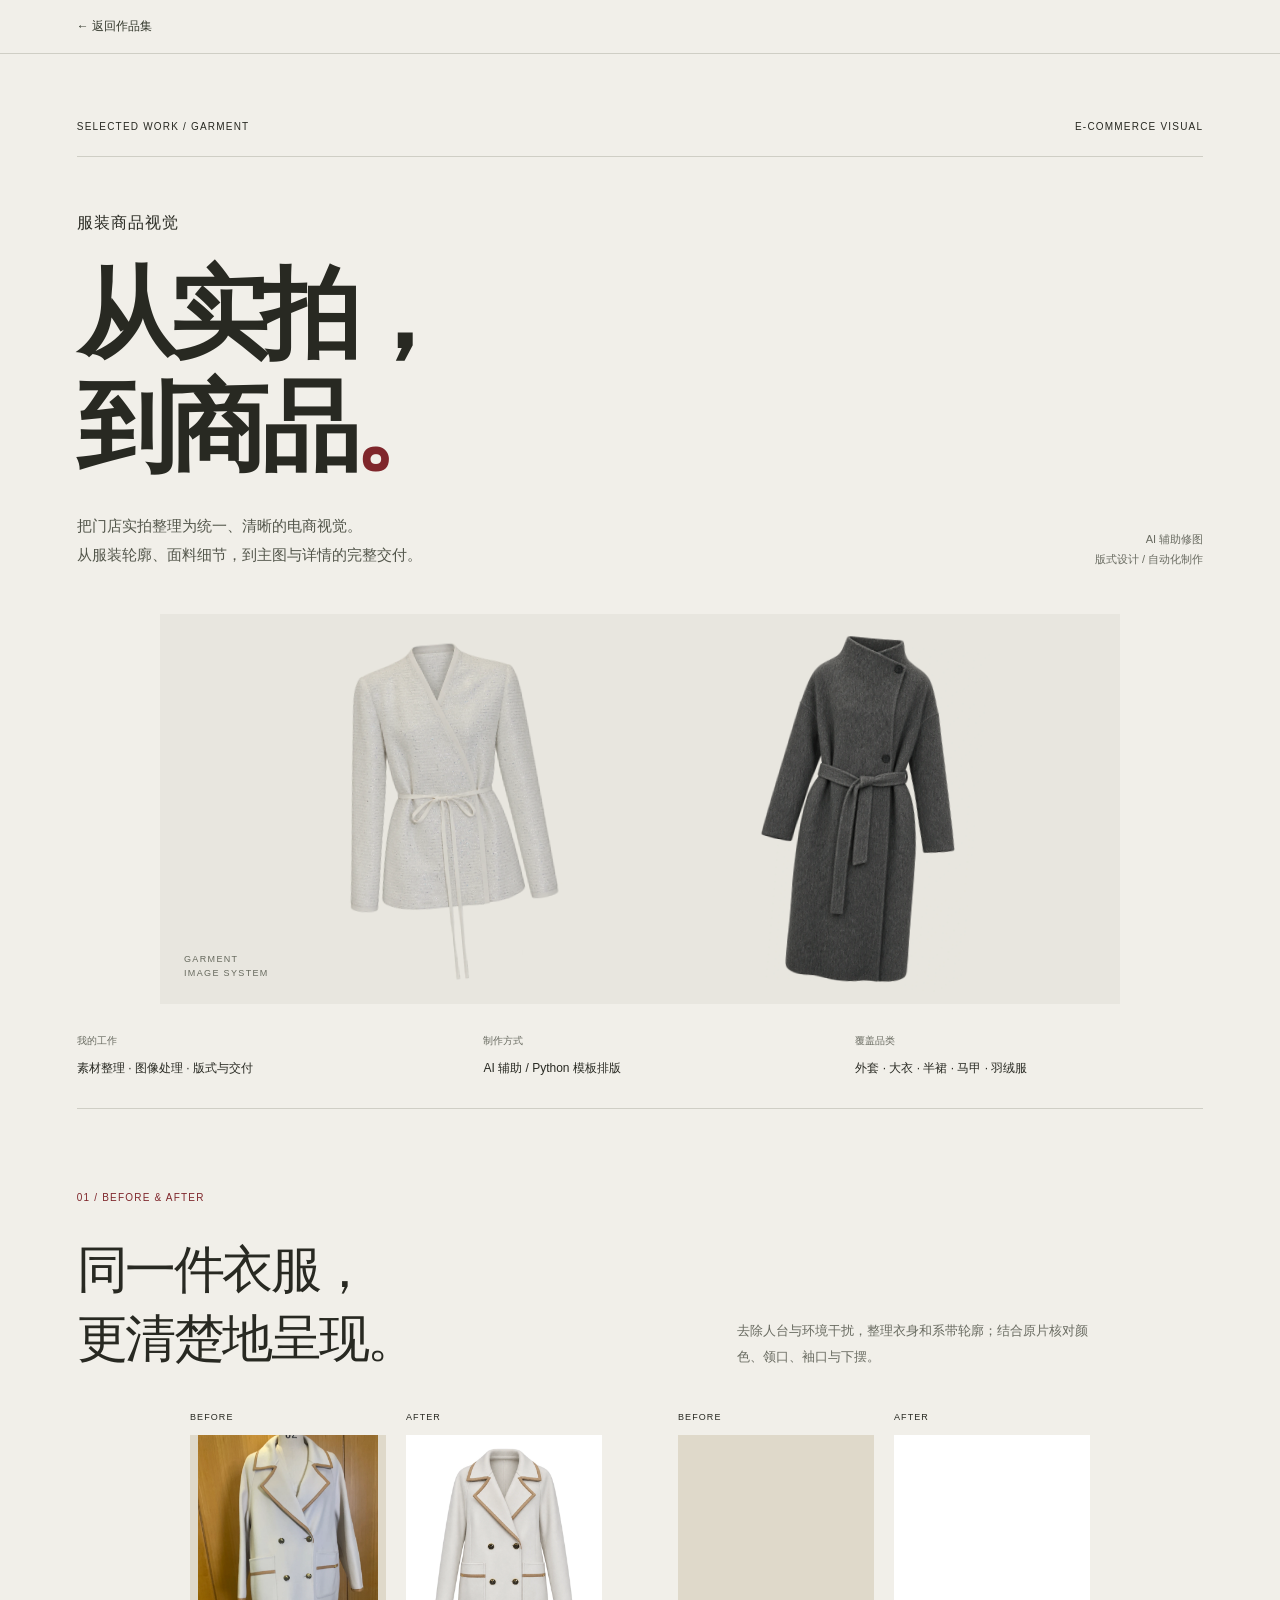
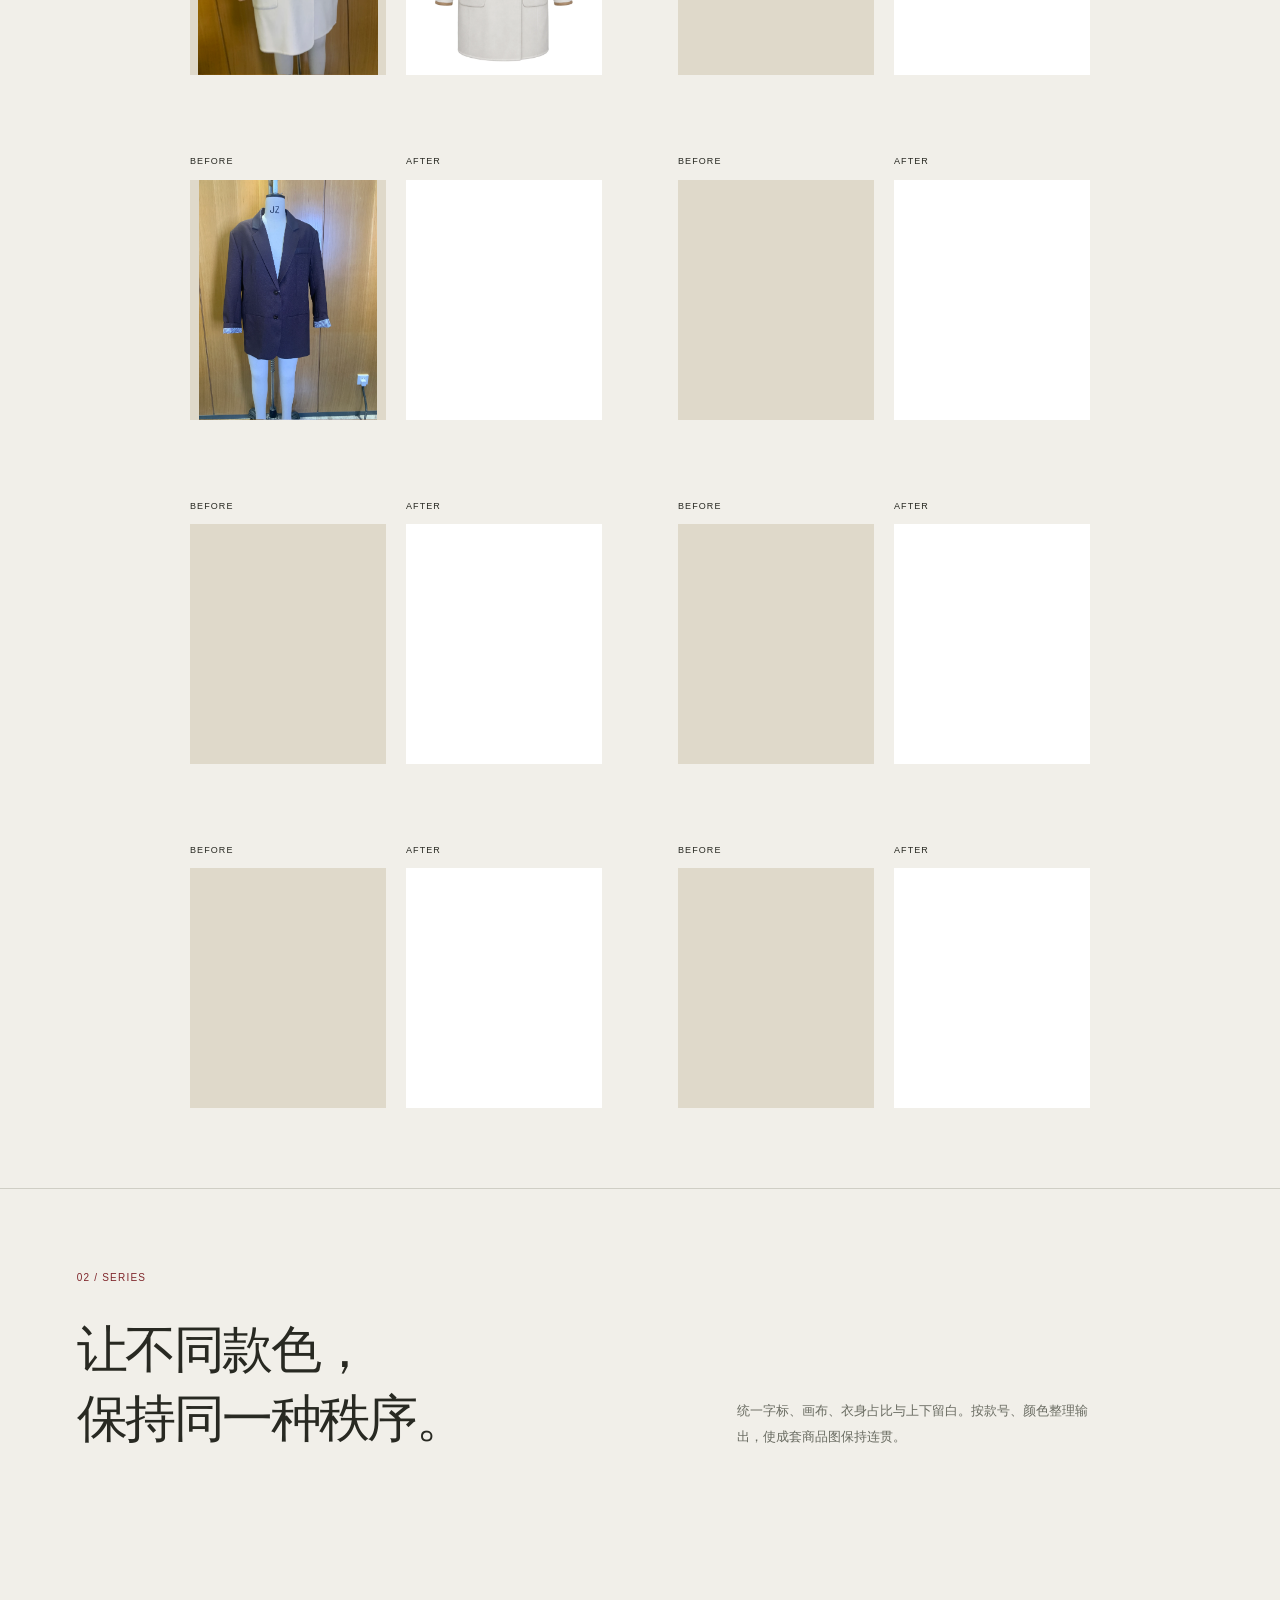
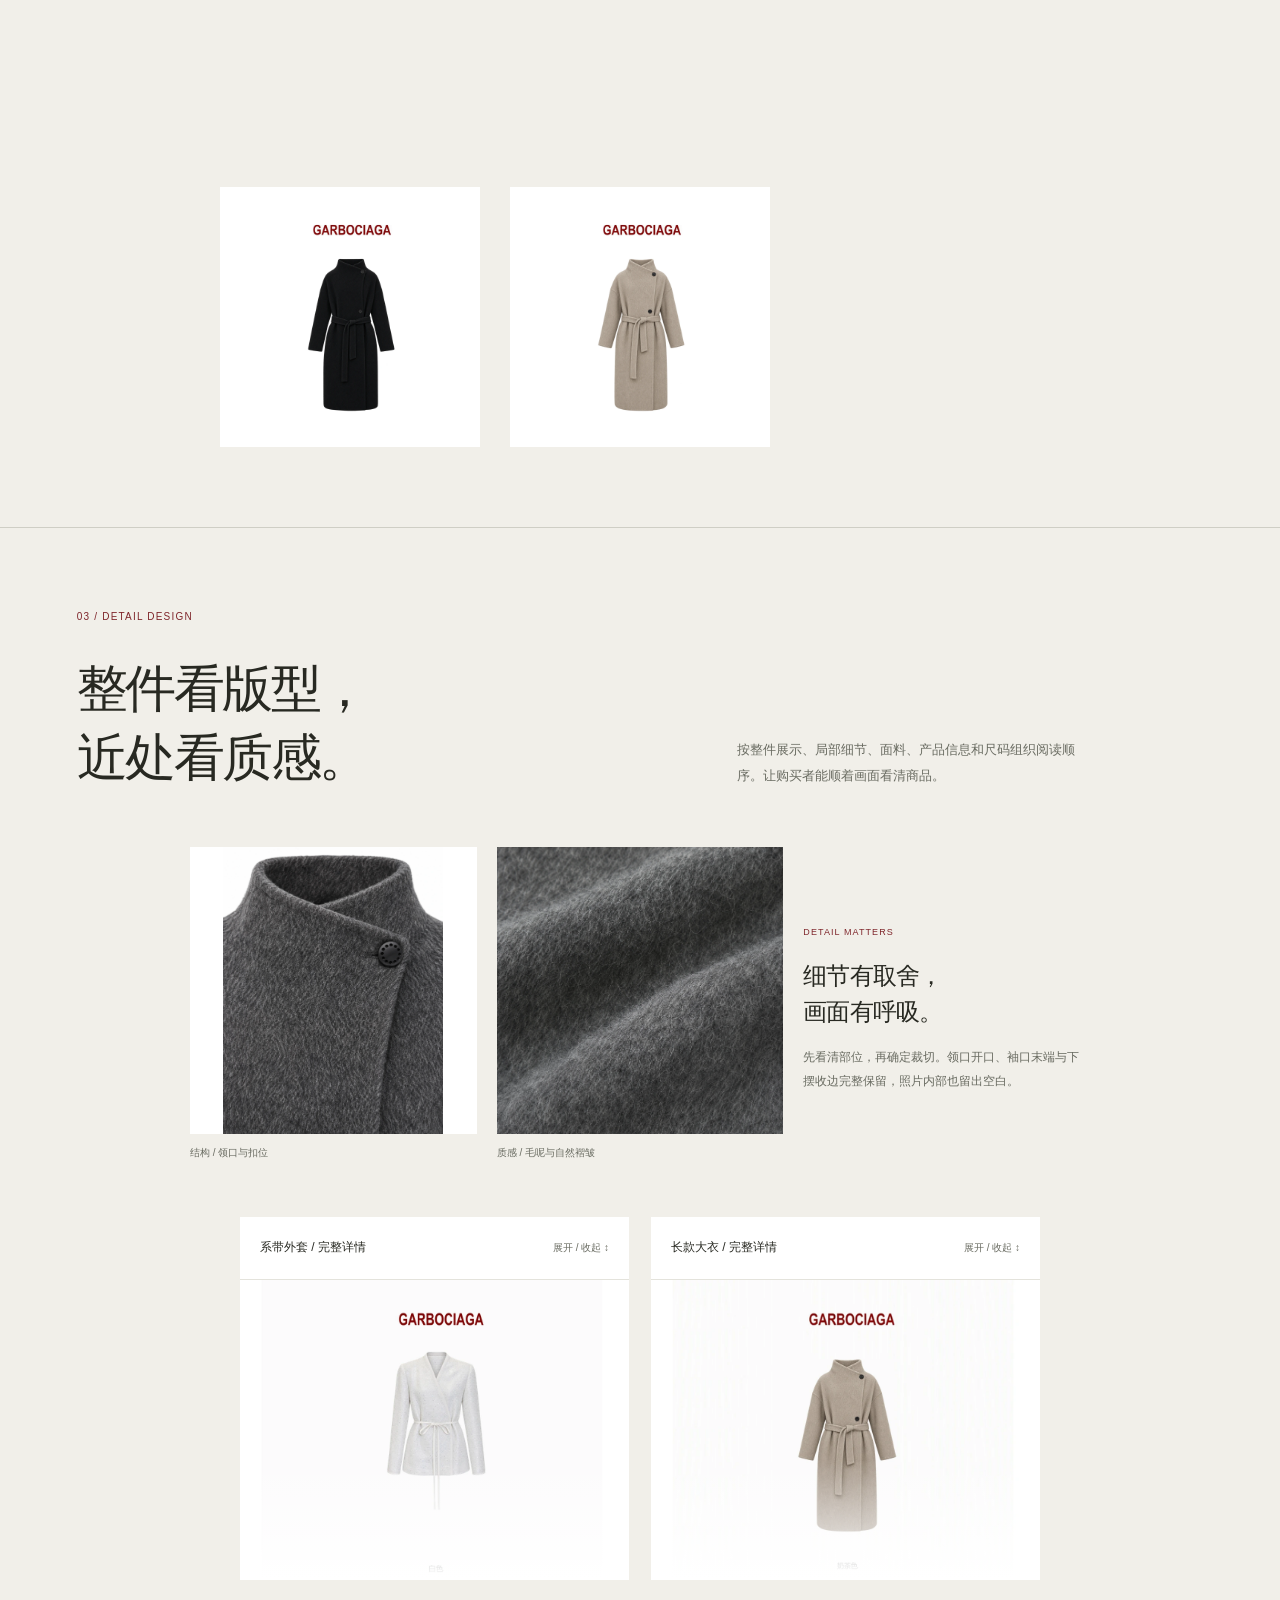
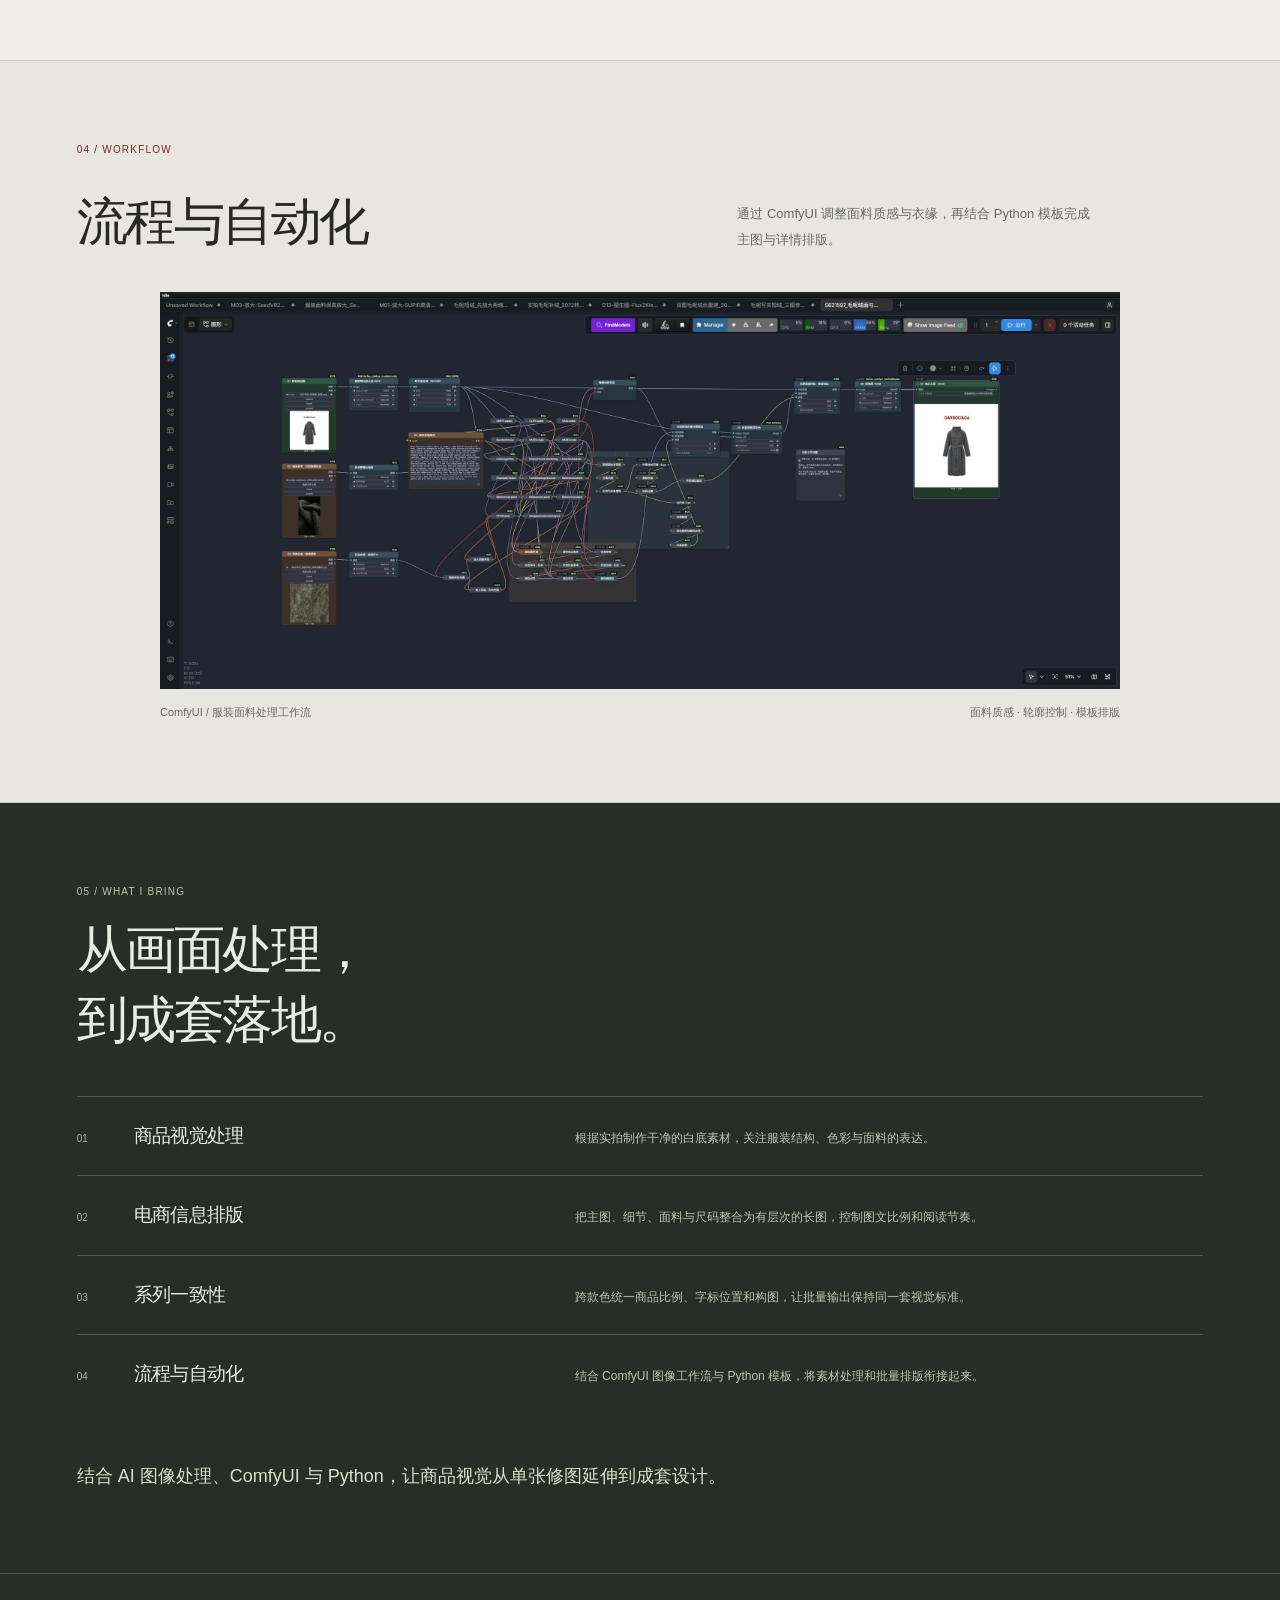
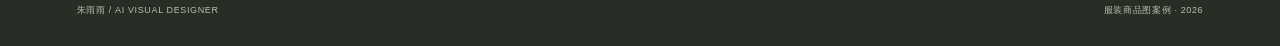
==== commit 497823c8: "Add breathing room and refresh Sun Snowman product-to-model pairs" ====
--- a/garment-case.html
+++ b/garment-case.html
@@ -1,2 +1,2 @@
 <!doctype html>
-<html lang="zh-CN"><head><meta charset="utf-8"><meta name="viewport" content="width=device-width,initial-scale=1"><meta name="theme-color" content="#f1efe9"><meta name="description" content="朱雨雨的服装电商视觉案例：原始实拍与白底成品对比、多色商品图、详情长图，以及 AI 辅助图像处理与 Python 模板排版。"><title>服装商品视觉 — 朱雨雨</title><link rel="stylesheet" href="garment-case.css?v=flat-comparisons-5"><script src="garment-case.js?v=selected-comparisons-6" defer></script></head><body class="garment-standalone"><a class="gc-back" href="index.html#works">← 返回作品集</a><main id="garment-case-page"></main><noscript>此案例需要启用 JavaScript。<a href="assets/garment/cover.webp">查看商品图预览</a></noscript></body></html>
+<html lang="zh-CN"><head><meta charset="utf-8"><meta name="viewport" content="width=device-width,initial-scale=1"><meta name="theme-color" content="#f1efe9"><meta name="description" content="朱雨雨的服装电商视觉案例：原始实拍与白底成品对比、多色商品图、详情长图，以及 AI 辅助图像处理与 Python 模板排版。"><title>服装商品视觉 — 朱雨雨</title><link rel="stylesheet" href="garment-case.css?v=airy-7"><script src="garment-case.js?v=selected-comparisons-6" defer></script></head><body class="garment-standalone"><a class="gc-back" href="index.html#works">← 返回作品集</a><main id="garment-case-page"></main><noscript>此案例需要启用 JavaScript。<a href="assets/garment/cover.webp">查看商品图预览</a></noscript></body></html>
--- a/garment-case.css
+++ b/garment-case.css
@@ -15,3 +15,7 @@
 .gc-comparison-tabs{display:grid;grid-template-columns:repeat(5,minmax(0,1fr));gap:0 18px}.gc-comparison-tabs>button{min-width:0;font-size:11px;padding:13px 0}@media(max-width:800px){.gc-comparison-tabs{grid-template-columns:repeat(2,minmax(0,1fr));gap:0 16px}.gc-comparison-tabs>button{font-size:10px;padding:10px 0}}
 
 .gc-comparison-grid{display:grid;grid-template-columns:repeat(2,minmax(0,1fr));gap:38px 28px}.gc-comparison-grid .gc-pair{gap:12px;min-width:0}.gc-comparison-grid .gc-photo{height:340px;background:#fff}.gc-comparison-grid .gc-before{background:#dfd9ca}.gc-comparison-grid .gc-photo img{width:100%;height:100%;object-fit:contain}.gc-comparison-grid figcaption{margin-bottom:10px}.gc-comparison-grid figcaption b{font-size:9px}@media(max-width:800px){.gc-comparison-grid{grid-template-columns:1fr;gap:30px}.gc-comparison-grid .gc-photo{height:280px}}
+
+/* Smaller imagery and wider gutters for portfolio browsing. */
+.gc-comparison-grid{max-width:900px;margin-inline:auto;gap:78px 76px}.gc-comparison-grid .gc-pair{gap:20px}.gc-comparison-grid .gc-photo{height:240px}.gc-series-grid{max-width:840px;margin-inline:auto;gap:38px 30px}.gc-hero-art{max-width:960px;height:390px;margin:45px auto 0}.gc-texture{max-width:900px;margin:55px auto}.gc-long-grid{max-width:800px;margin-inline:auto}.gc-workflow{max-width:960px;margin-inline:auto!important}
+@media(max-width:800px){.gc-comparison-grid{max-width:430px;gap:56px;padding-inline:5%}.gc-comparison-grid .gc-pair{gap:22px}.gc-comparison-grid .gc-photo{height:210px}.gc-series-grid{padding-inline:5%;gap:28px 22px}.gc-hero-art{height:280px;width:92%;margin-top:30px}.gc-texture{width:90%;gap:20px}.gc-long-grid{width:90%}.gc-workflow{width:94%}}
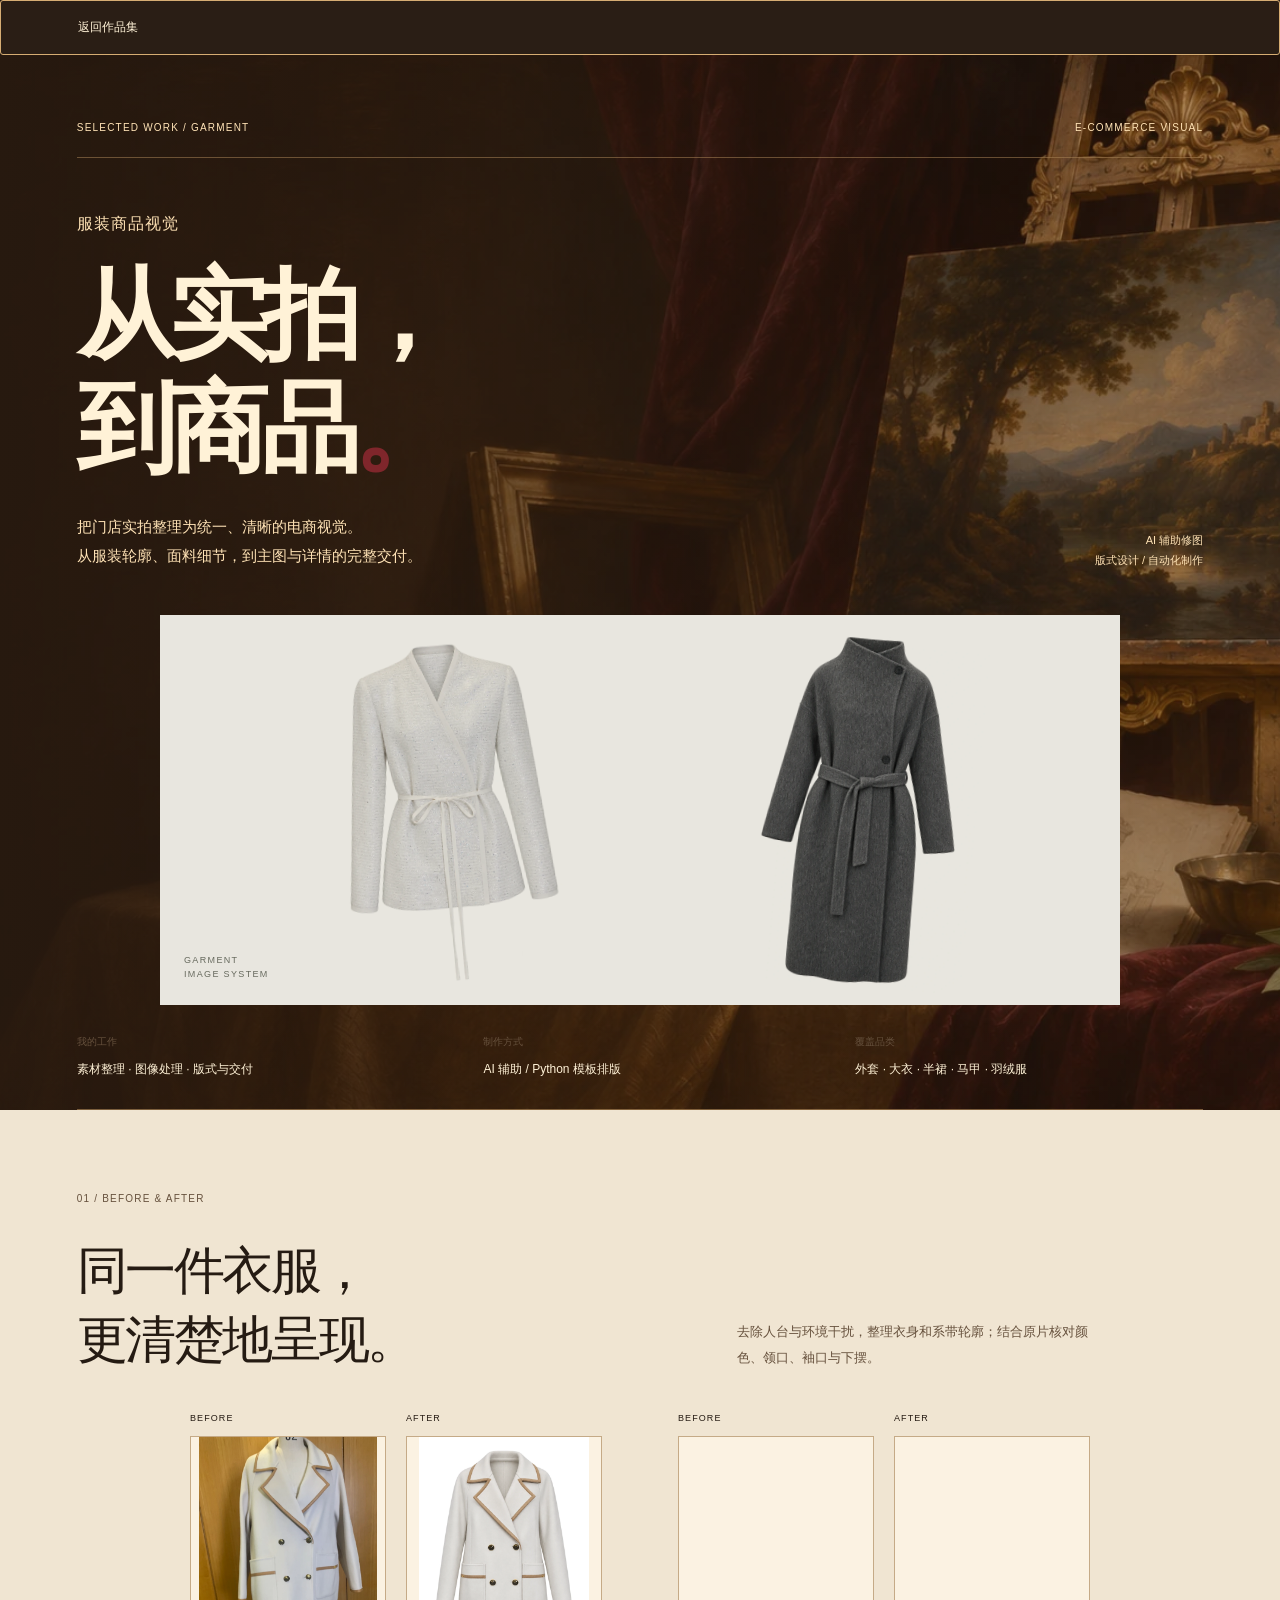
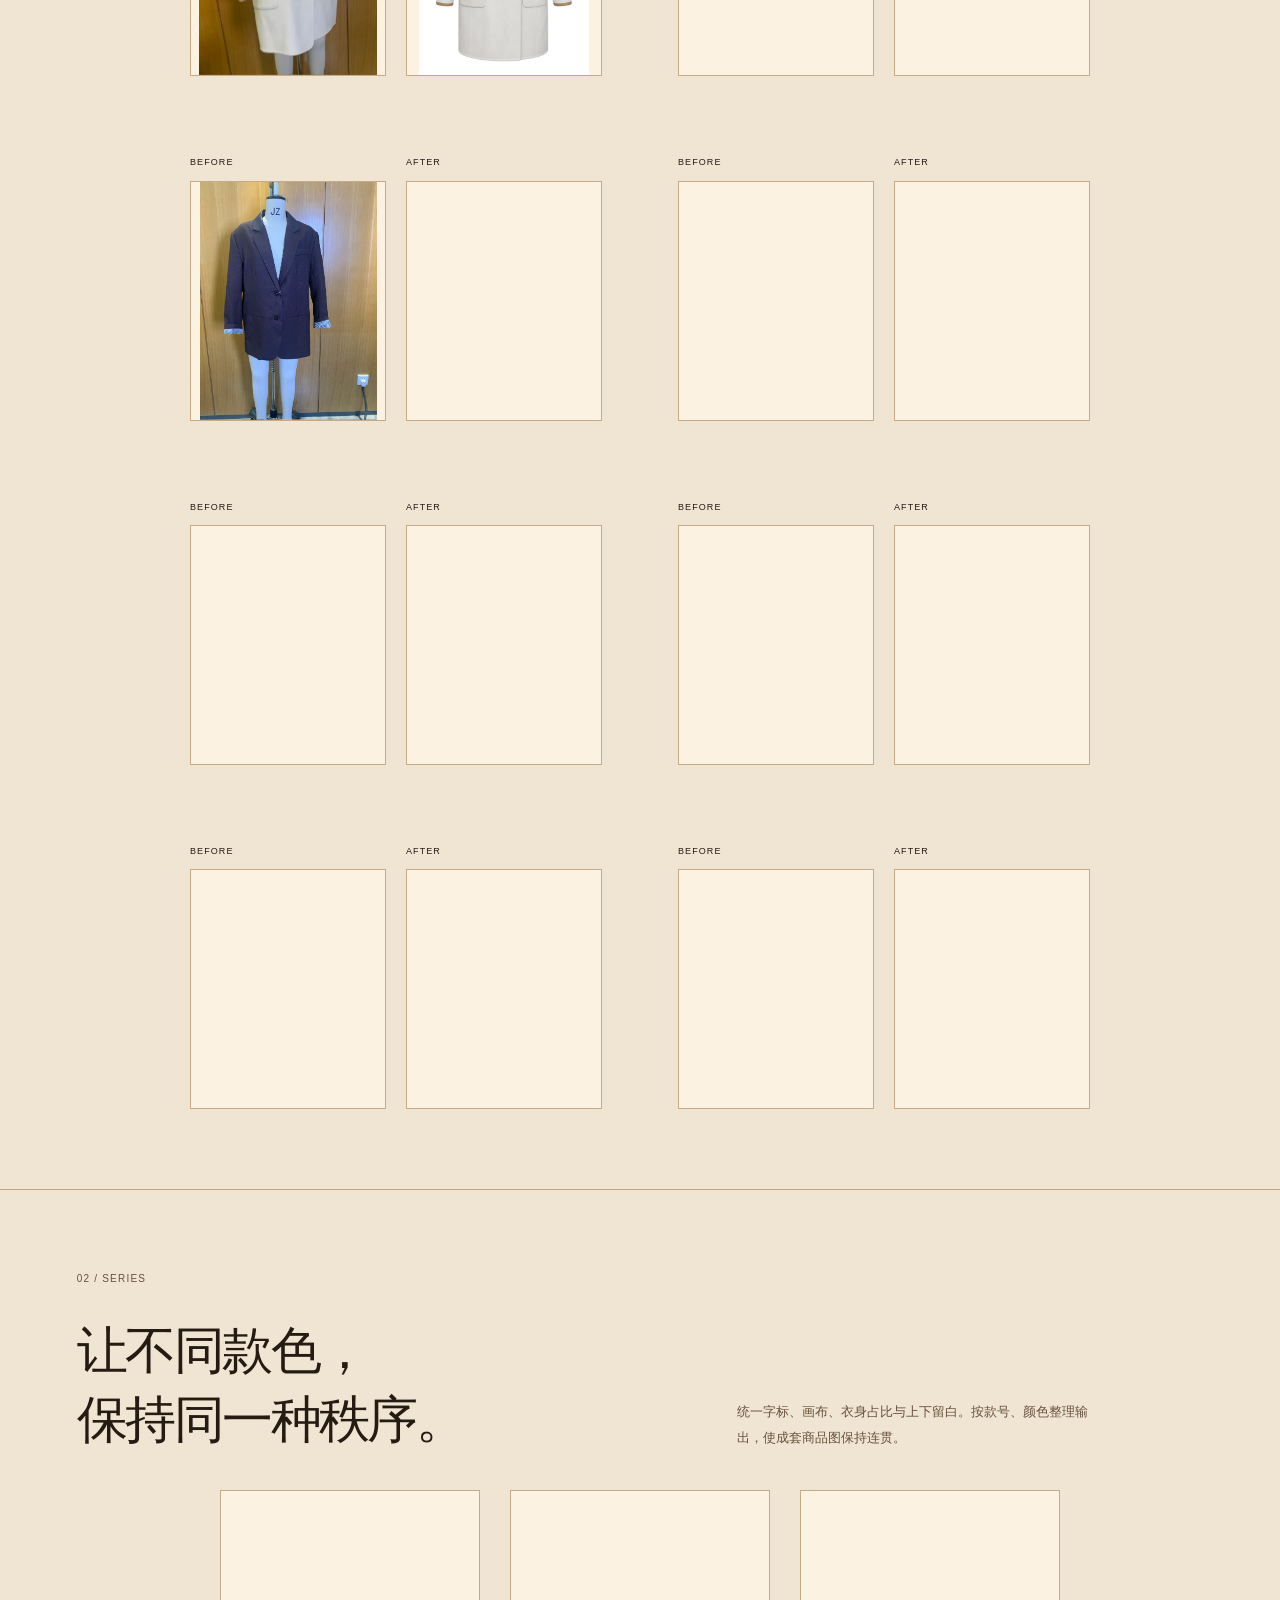
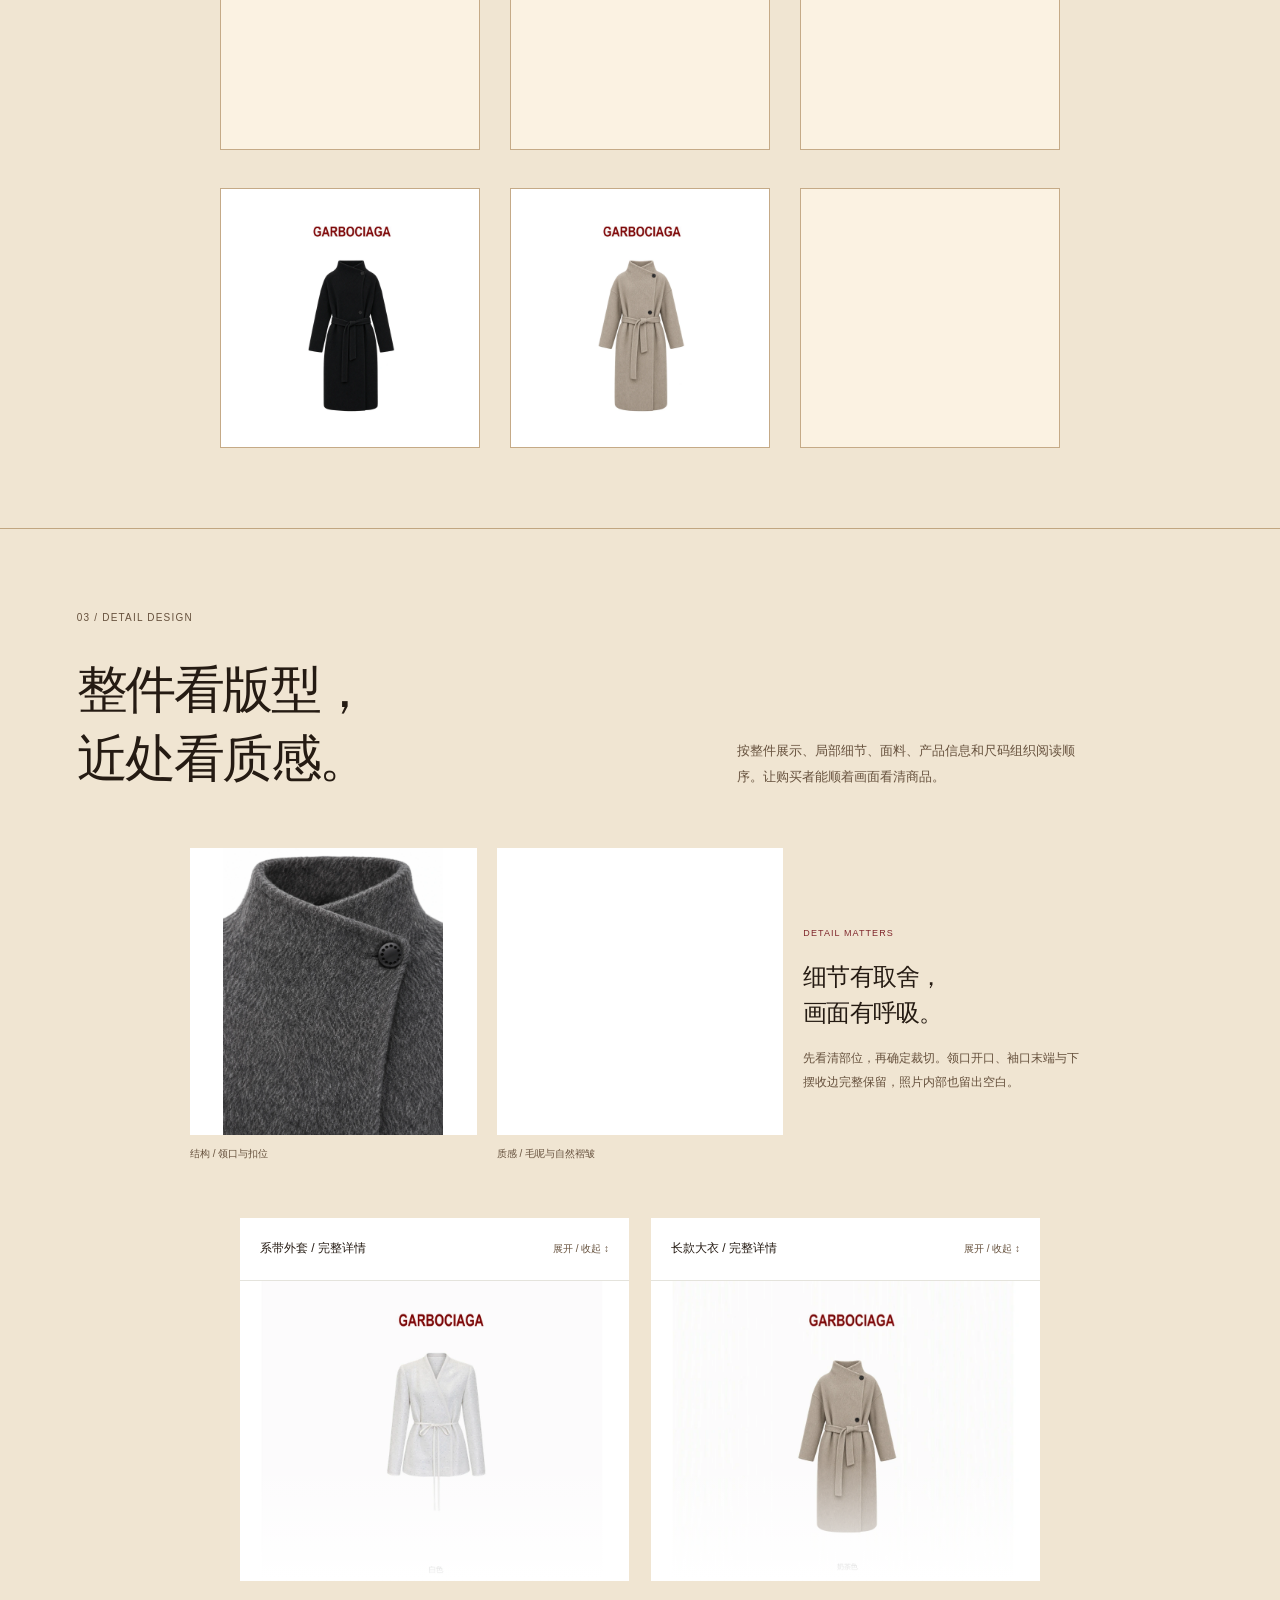
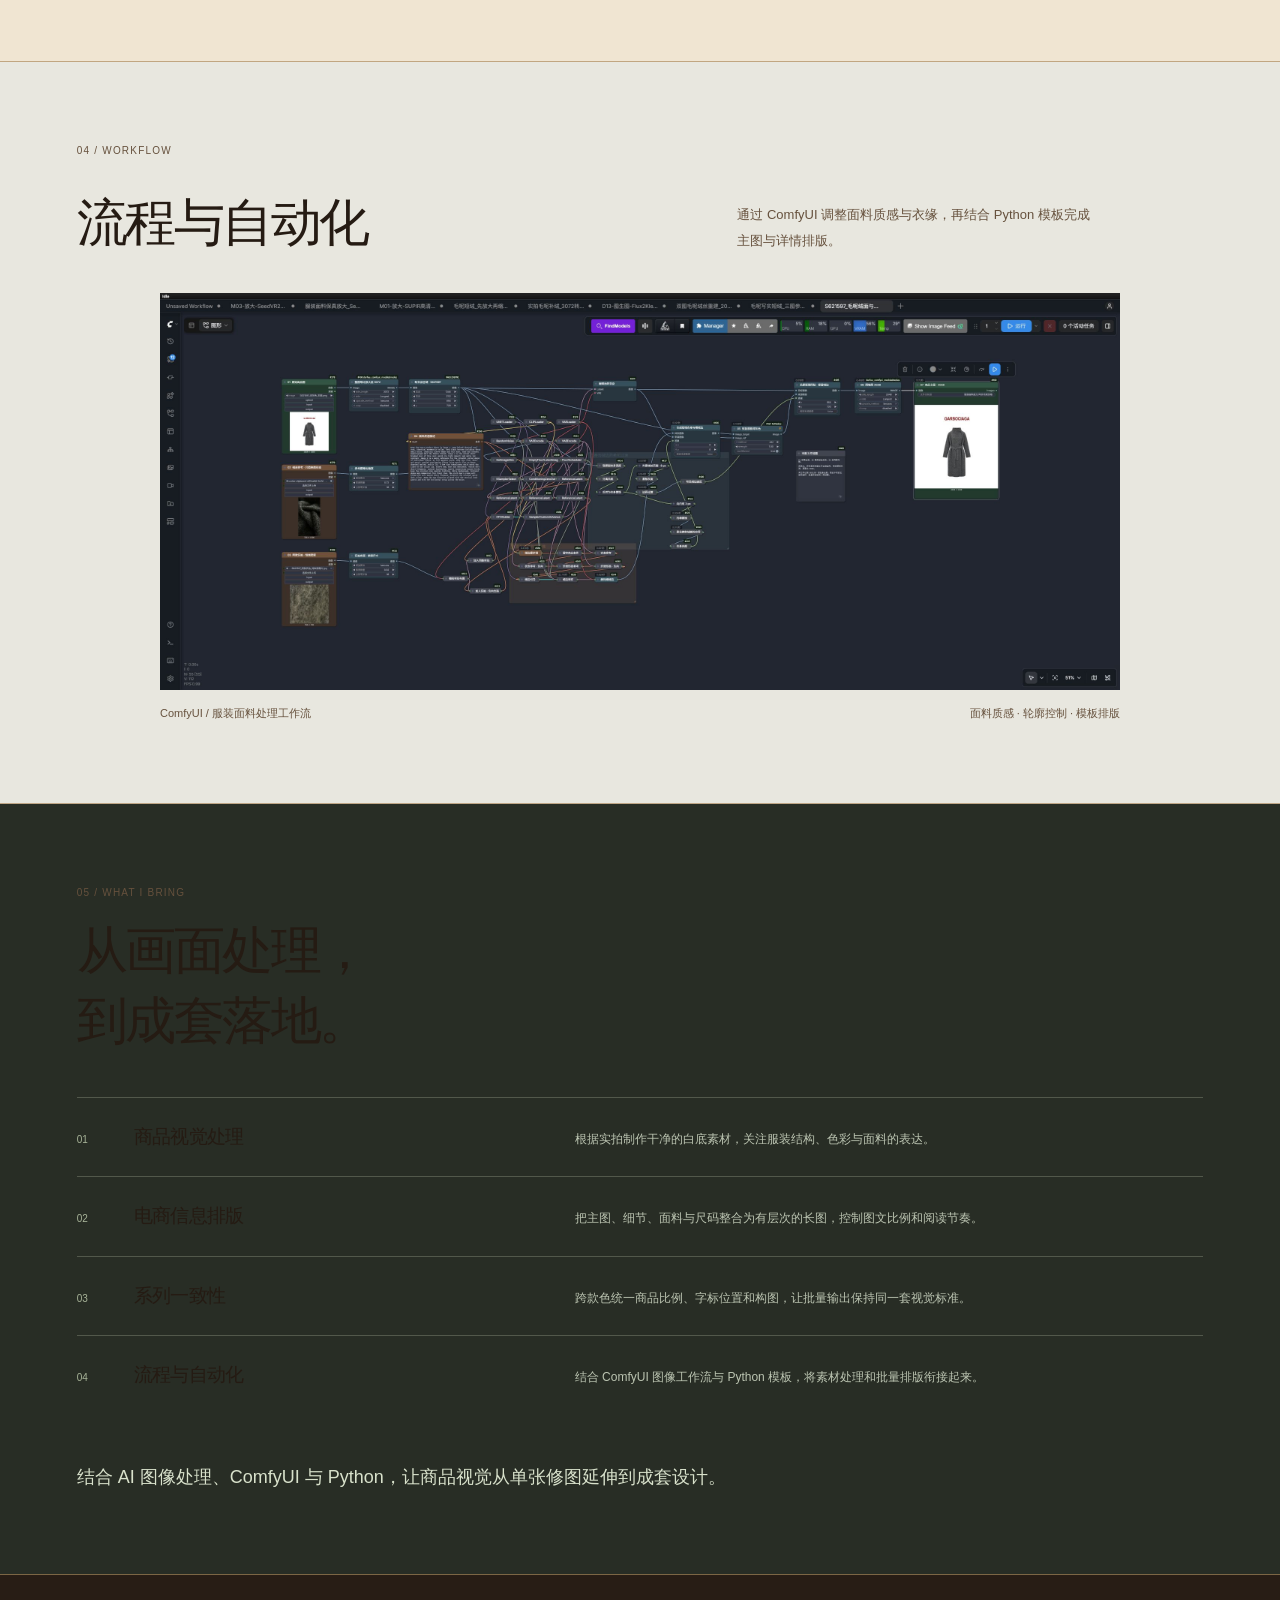
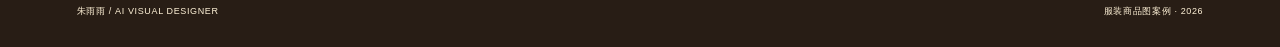
==== commit 946bf718: "Restyle portfolio as an oil painting gallery" ====
--- a/garment-case.html
+++ b/garment-case.html
@@ -1,2 +1,2 @@
 <!doctype html>
-<html lang="zh-CN"><head><meta charset="utf-8"><meta name="viewport" content="width=device-width,initial-scale=1"><meta name="theme-color" content="#f1efe9"><meta name="description" content="朱雨雨的服装电商视觉案例：原始实拍与白底成品对比、多色商品图、详情长图，以及 AI 辅助图像处理与 Python 模板排版。"><title>服装商品视觉 — 朱雨雨</title><link rel="stylesheet" href="garment-case.css?v=airy-7"><script src="garment-case.js?v=selected-comparisons-6" defer></script></head><body class="garment-standalone"><a class="gc-back" href="index.html#works">← 返回作品集</a><main id="garment-case-page"></main><noscript>此案例需要启用 JavaScript。<a href="assets/garment/cover.webp">查看商品图预览</a></noscript></body></html>
+<html lang="zh-CN"><head><meta charset="utf-8"><meta name="viewport" content="width=device-width,initial-scale=1"><meta name="theme-color" content="#251b13"><meta name="description" content="朱雨雨的服装电商视觉案例：原始实拍与白底成品对比、多色商品图、详情长图，以及 AI 辅助图像处理与 Python 模板排版。"><title>服装商品视觉 — 朱雨雨</title><link rel="stylesheet" href="garment-case.css?v=airy-7"><script src="garment-case.js?v=selected-comparisons-6" defer></script><link rel="stylesheet" href="oil-cases.css?v=oil-1"></head><body class="garment-standalone"><a class="gc-back" href="index.html#works">返回作品集</a><main id="garment-case-page"></main><noscript>此案例需要启用 JavaScript。<a href="assets/garment/cover.webp">查看商品图预览</a></noscript></body></html>
--- a/oil-cases.css
+++ b/oil-cases.css
@@ -0,0 +1,51 @@
+/* The artwork frames belong to the site, while case photos keep their original colors. */
+:is(.garment-standalone, .commerce-standalone, .edition) {
+  --case-paper: #f0e5d2;
+  --case-mat: #fbf2e2;
+  --case-ink: #251b13;
+  --case-muted: #66513d;
+  --case-rule: #aa8456a6;
+  --case-cream: #fff2d7;
+  --case-serif: 'Songti SC', 'Noto Serif CJK SC', SimSun, Georgia, serif;
+}
+:is(.garment-standalone, .commerce-standalone) { background: #211811; color: var(--case-ink); }
+.garment-standalone #garment-case-page, .commerce-standalone > main { background: var(--case-paper); }
+:is(.garment-standalone > .gc-back, .commerce-standalone > .pc-back) {
+  background: #2a1e15; color: var(--case-cream); border: 1px solid #d6ad73;
+  box-shadow: none; border-radius: 3px; font-family: var(--case-serif);
+}
+:is(.garment-case, .process-case.pc-sun-snowman) { background: var(--case-paper); color: var(--case-ink); }
+.garment-case { --gc-paper: #f0e5d2; --gc-ink: #251b13; --gc-line: #aa845688; --gc-muted: #66513d; }
+:is(.garment-case .gc-hero, .pc-sun-snowman .pc-hero) {
+  border-color: #9c7448; color: var(--case-cream);
+  background: linear-gradient(90deg, #27190feb 0%, #27190f61 85%), url('assets/oil-edition/atelier.webp') 52% 53% / cover;
+}
+.pc-sun-snowman .pc-hero {
+  background-image: linear-gradient(90deg, #291710ec, #29171061 89%), url('assets/oil-edition/tools.webp');
+}
+:is(.garment-case .gc-hero h1, .pc-sun-snowman .pc-hero h1) { color: var(--case-cream); font-family: var(--case-serif); }
+:is(.garment-case .gc-kicker,.garment-case .gc-topline,.garment-case .gc-hero-bottom > p,.garment-case .gc-hero-bottom > span,.pc-sun-snowman .pc-hero :is(.pc-top,.pc-eyebrow,.pc-intro)) { color: #ffe3b6; }
+.pc-sun-snowman .pc-hero h1 em { color: #f1c485; }
+:is(.garment-case .gc-section h2, .garment-case .gc-delivery strong, .garment-case .gc-capability-list h3) { color: var(--case-ink); font-family: var(--case-serif); }
+:is(.garment-case .gc-section-head > p, .garment-case .gc-num, .garment-case .gc-facts dt, .garment-case .gc-workflow figcaption, .pc-sun-snowman .pc-kids-pair figcaption) { color: var(--case-muted); }
+:is(.garment-case .gc-section,.garment-case .gc-facts,.pc-sun-snowman .pc-kids-pair) { border-color: var(--case-rule); }
+:is(.garment-case .gc-photo,.garment-case .gc-series-grid figure,.garment-case .gc-workflow figure,.pc-sun-snowman .pc-flat-image,.pc-sun-snowman .pc-model-image) {
+  border: 1px solid var(--case-rule); box-shadow: none; background: var(--case-mat);
+}
+:is(.garment-case .gc-footer,.pc-sun-snowman .pc-footer) { background: #281d15; color: var(--case-cream); border-color: var(--case-rule); }
+:is(.garment-case .gc-footer a,.pc-sun-snowman .pc-footer a) { color: #f7d79e; }
+
+.edition #project-dialog { background: var(--case-paper); color: var(--case-ink); border: 1px solid #be965b; }
+.edition #project-dialog .dialog-top { background: #2b1f16f5; color: var(--case-cream); border-color: #b68a4a8c; }
+.edition #project-dialog .dialog-top > span, .edition #project-dialog #close-project { color: var(--case-cream); }
+.edition #project-dialog .project-header { background: linear-gradient(90deg, #291a11f3, #291a1179), url('assets/oil-edition/atelier.webp') 50% 46% / cover; color: var(--case-cream); }
+.edition #project-dialog .project-header :is(h2,.summary,.eyebrow,.project-type) { color: var(--case-cream); }
+.edition #project-dialog .project-header h2 { font-family: var(--case-serif); }
+.edition #project-dialog :is(.project-facts,.project-note,.production-section,.production-video,.longform-tool) { border-color: var(--case-rule); }
+.edition #project-dialog :is(.project-facts,.project-facts strong,.project-note,.section-copy,.project-images figcaption,.video-block p,.production-description,.production-heading > a) { color: var(--case-muted); }
+.edition #project-dialog :is(.project-body h3,.project-body h4,.production-heading h2,.production-video h2) { color: var(--case-ink); font-family: var(--case-serif); }
+.edition #project-dialog :is(.project-images img,.longform-tool) { background: var(--case-mat); }
+.edition #project-dialog .longform-tool figcaption { color: var(--case-ink); }
+.edition #project-dialog .tool-credit { color: #523620; border-color: var(--case-rule); background: #ead4af; }
+.edition #lightbox { background: #1b130e; }
+.edition #lightbox :is(.lightbox-nav,#lightbox-caption,.lightbox-close) { color: var(--case-cream); }
